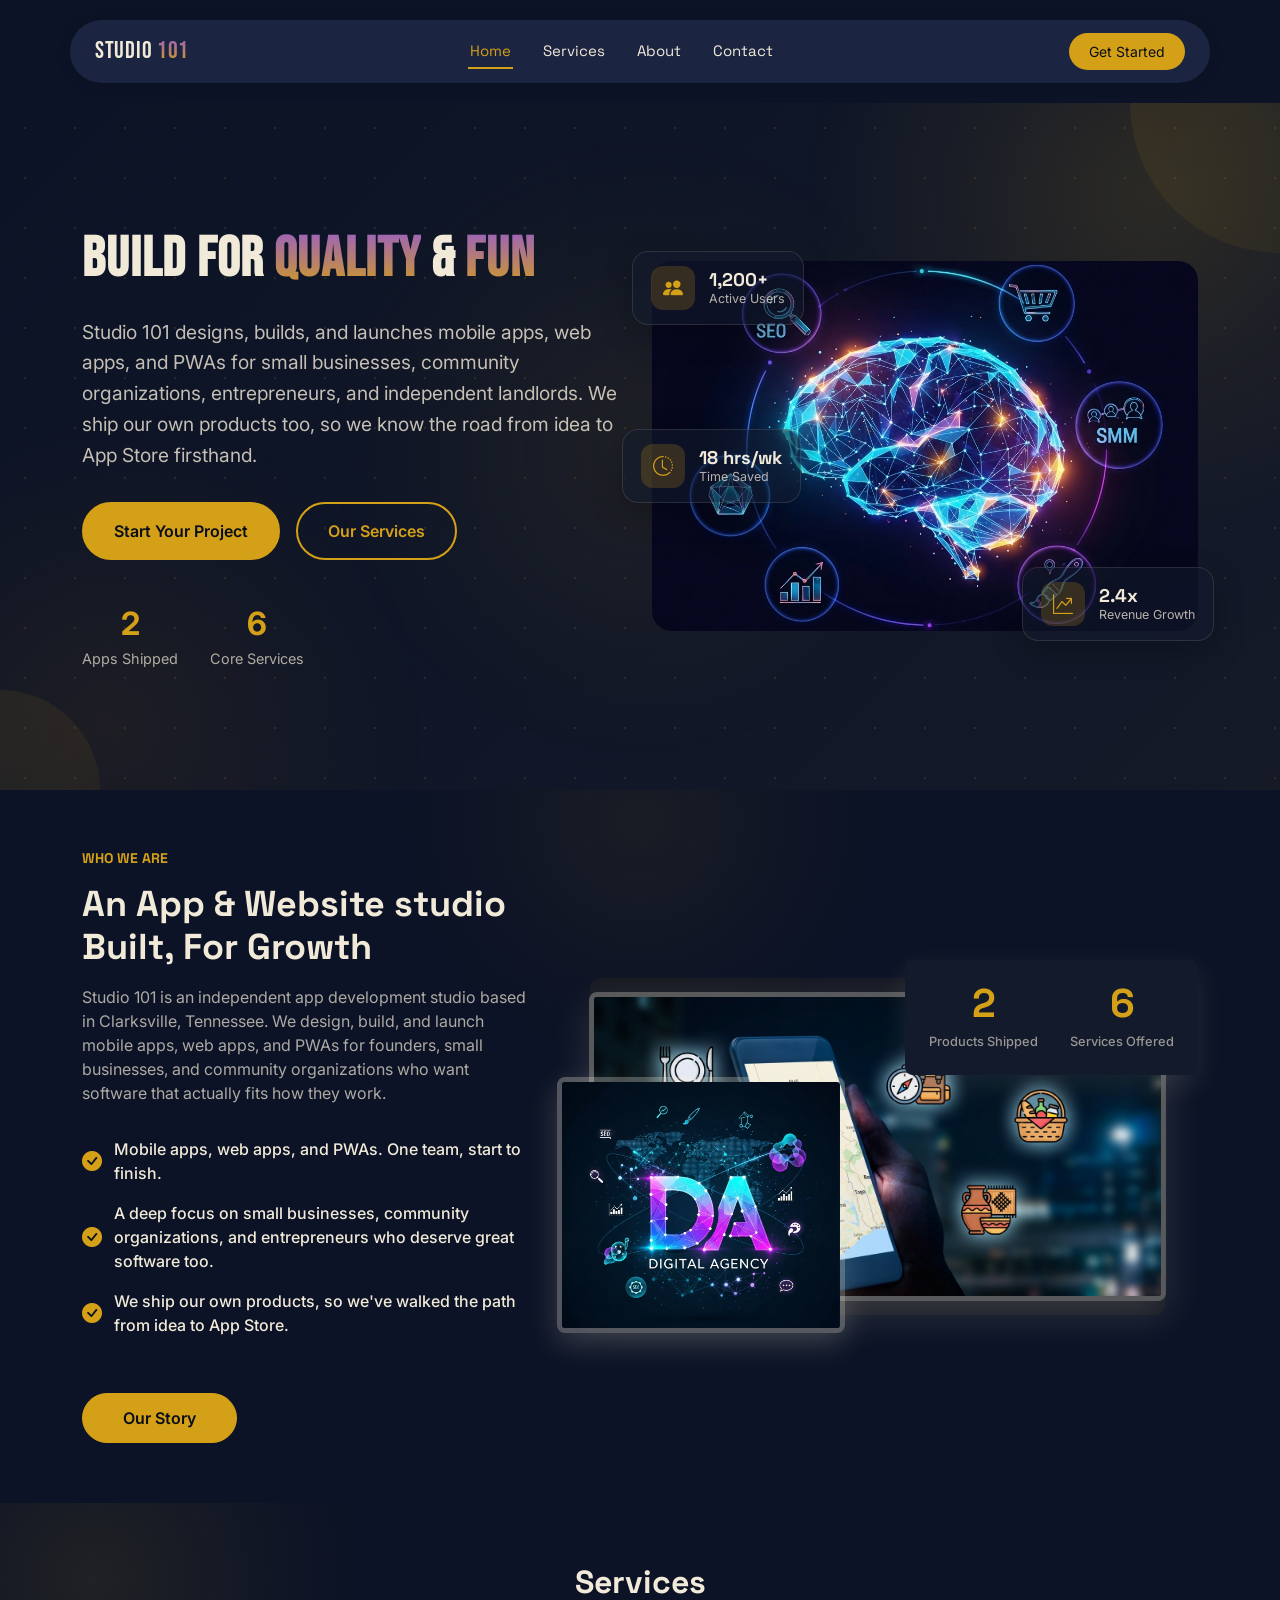
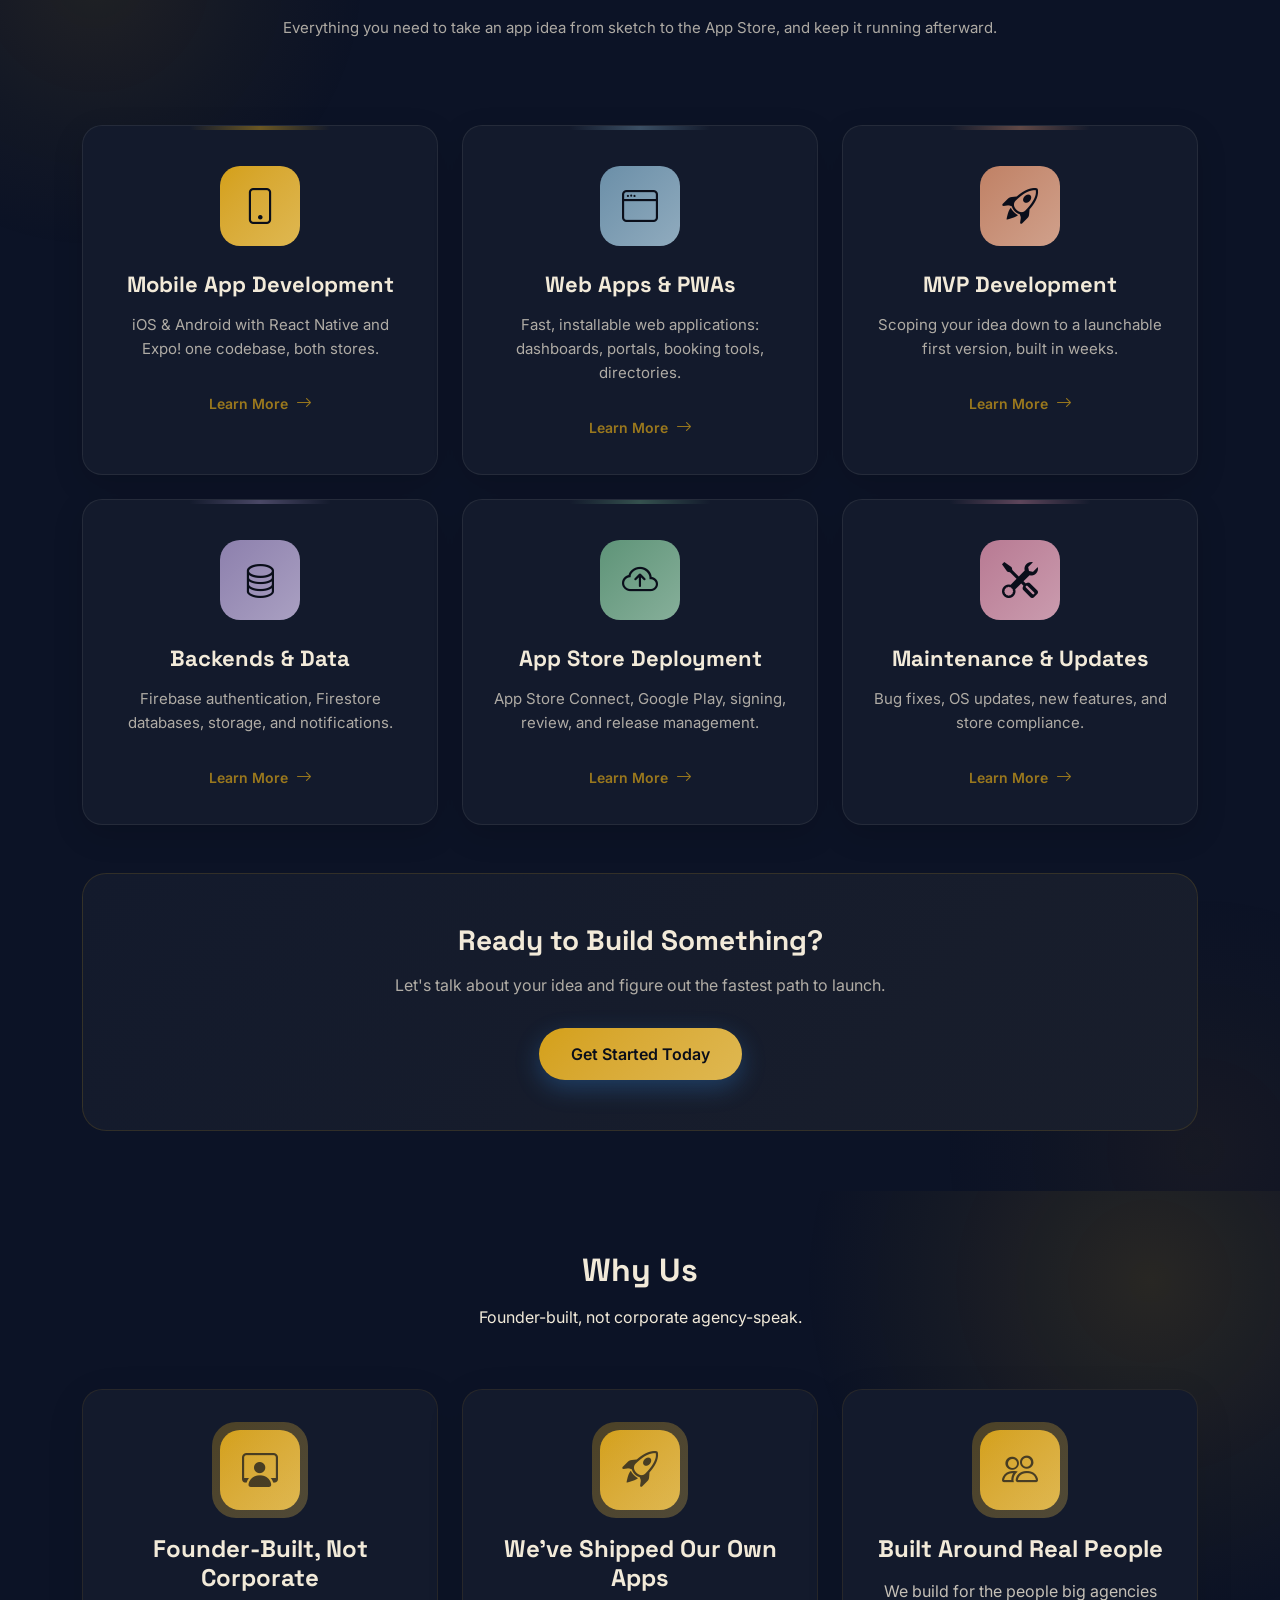
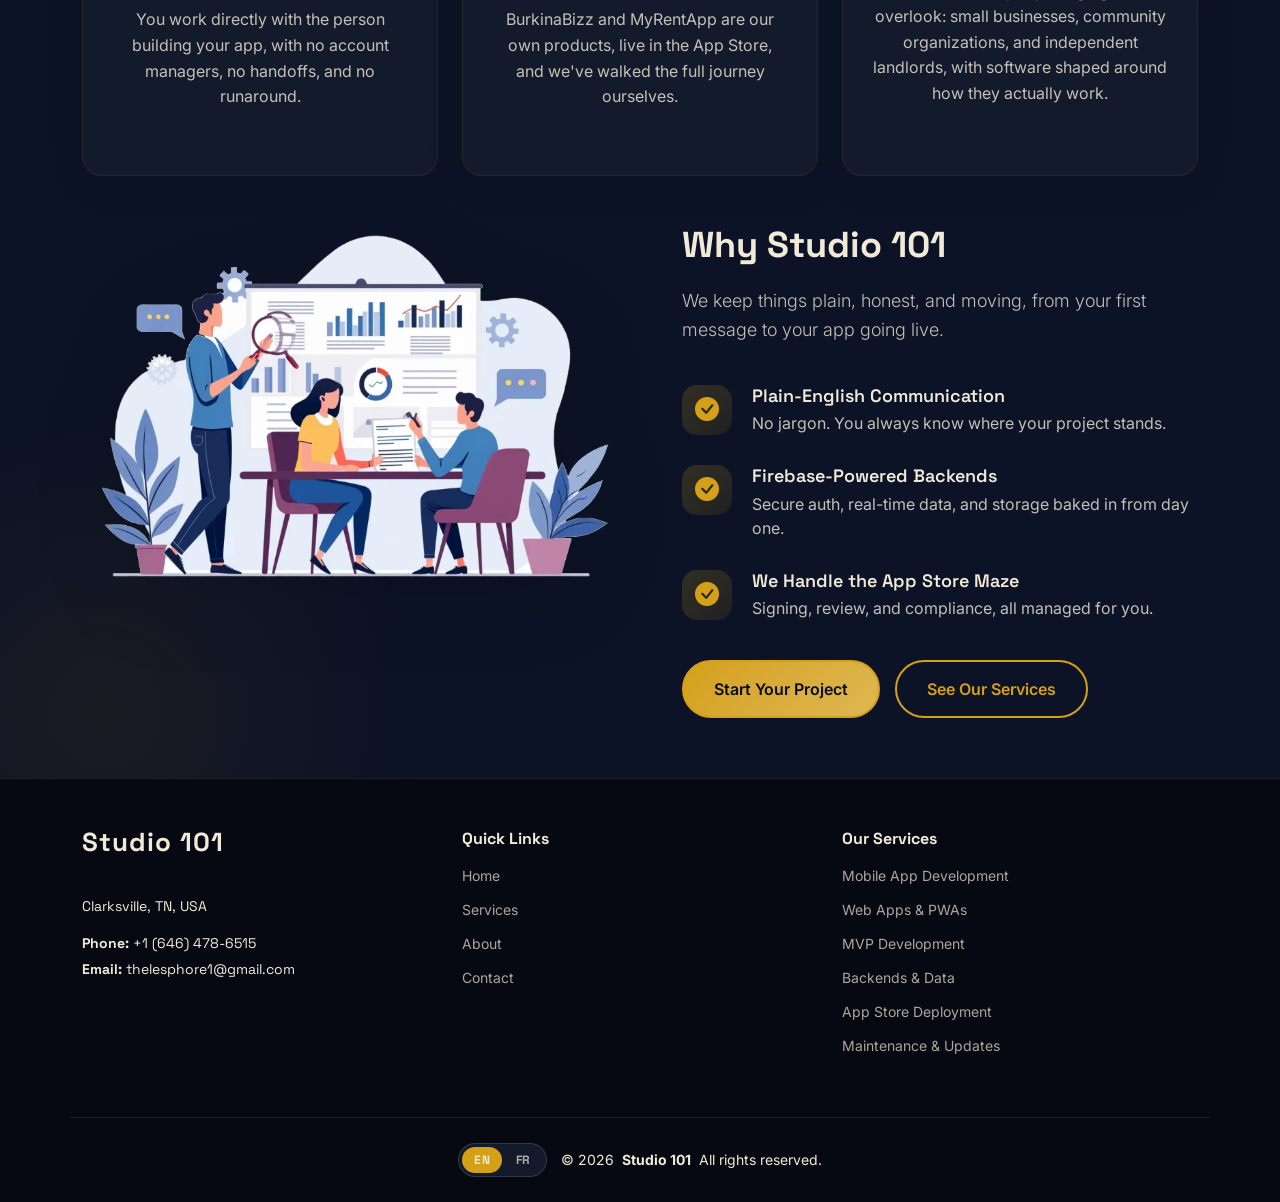
==== index.html @ 4f17eda3 "Add FasoStudio101 website files Co-Authored-By: Claude Sonnet 5 <noreply@anthropic.com>" ====
<!DOCTYPE html>
<html lang="en">

<head>
  <meta charset="utf-8">
  <meta content="width=device-width, initial-scale=1.0" name="viewport">
  <title>Studio 101 | Mobile &amp; Web App Development in Clarksville, TN</title>
  <meta name="description" content="Studio 101 is an independent app development studio in Clarksville, TN, building mobile apps, web apps, and PWAs for the African diaspora, small businesses, and community organizations.">
  <meta name="keywords" content="Studio 101, app development, Clarksville TN, React Native, Expo, mobile app development, African diaspora apps">

  <!-- Favicons -->
  <link href="assets/img/apple-touch-icon.png" rel="icon">
  <link href="assets/img/about/logo.png" rel="logo">

  <!-- Fonts -->
  <link href="https://fonts.googleapis.com" rel="preconnect">
  <link href="https://fonts.gstatic.com" rel="preconnect" crossorigin>
  <link href="https://fonts.googleapis.com/css2?family=Inter:wght@300;400;500;600;700;800;900&family=Space+Grotesk:wght@300;400;500;600;700&family=Bebas+Neue&display=swap" rel="stylesheet">

  <!-- Vendor CSS Files -->
  <link href="assets/vendor/bootstrap/css/bootstrap.min.css" rel="stylesheet">
  <link href="assets/vendor/bootstrap-icons/bootstrap-icons.css" rel="stylesheet">
  <link href="assets/vendor/aos/aos.css" rel="stylesheet">
  <link href="assets/vendor/swiper/swiper-bundle.min.css" rel="stylesheet">
  <link href="assets/vendor/glightbox/css/glightbox.min.css" rel="stylesheet">

  <!-- Main CSS File -->
  <link href="assets/css/main.css" rel="stylesheet">

  <!-- =======================================================
  * Template Name: Clarity
  * Template URL: https://bootstrapmade.com/clarity-bootstrap-agency-template/
  * Author: BootstrapMade.com
  * License: https://bootstrapmade.com/license/
  ======================================================== -->
</head>

<body class="index-page">

  <!-- Scroll Progress Bar -->
  <div class="scroll-progress" aria-hidden="true">
    <div class="scroll-progress__fill"></div>
  </div>

  <header id="header" class="header d-flex align-items-center sticky-top">
    <div class="header-container container-fluid container-xl position-relative d-flex align-items-center justify-content-between">

      <a href="index.html" class="logo d-flex align-items-center me-auto me-xl-0">
        <!-- Uncomment the line below once icon.png has been added to assets/img/ -->
        <!-- <img src="assets/img/icon.png" alt="Studio 101"> -->
        <h1 class="sitename">Studio <span class="sitename__accent">101</span></h1>
      </a>

      <nav id="navmenu" class="navmenu">
        <ul>
          <li><a href="index.html" class="active" data-i18n="nav.home">Home</a></li>
          <li><a href="services.html" data-i18n="nav.services">Services</a></li>
          <li><a href="about.html" data-i18n="nav.about">About</a></li>
          <li><a href="contact.html" data-i18n="nav.contact">Contact</a></li>
        </ul>
        <i class="mobile-nav-toggle d-xl-none bi bi-list"></i>
      </nav>

      <a class="btn-getstarted" href="contact.html" data-i18n="nav.getStarted">Get Started</a>

    </div>
  </header>

  <main class="main">

    <!-- Hero Section -->
    <section id="hero" class="hero section glow-section glow-section--heavy">

      <div class="glow-blob glow-blob--gold glow-blob--md glow-blob--center glow-blob--faint glow-blob--drift-c" aria-hidden="true"></div>

      <div class="container">
        <div class="row align-items-center">
          <div class="col-lg-6" data-aos="fade-right" data-aos-delay="100">
            <div class="hero-content">
              <h1><span id="hero-rotator" class="hero-rotator">Build for <span class="hero-rotator__highlight">Quality</span> &amp; <span class="hero-rotator__highlight">Fun</span></span></h1>
              <p data-i18n="hero.subtitle">Studio 101 designs, builds, and launches mobile apps, web apps, and PWAs, with a special focus on the African diaspora needs, small businesses, community organizations, and independent landlords. We ship our own products too, so we know the road from idea to App Store firsthand.</p>
              <div class="hero-buttons">
                <a href="contact.html" class="btn btn-primary" data-i18n="hero.ctaPrimary">Start Your Project</a>
                <a href="services.html" class="btn btn-outline" data-i18n="hero.ctaSecondary">Our Services</a>
              </div>
              <div class="hero-stats">
                <div class="stat-item">
                  <span class="stat-number purecounter" data-purecounter-start="0" data-purecounter-end="2" data-purecounter-duration="1"></span>
                  <span class="stat-label" data-i18n="hero.stat1Label">Apps Shipped</span>
                </div>
                <div class="stat-item">
                  <span class="stat-number purecounter" data-purecounter-start="0" data-purecounter-end="6" data-purecounter-duration="1"></span>
                  <span class="stat-label" data-i18n="hero.stat2Label">Core Services</span>
                </div>
              </div>
            </div>
          </div>
          <div class="col-lg-6" data-aos="fade-left" data-aos-delay="200">
            <div class="hero-visual">
              <div class="hero-image">
                <img src="assets/img/misc/misc-16.webp" alt="Studio 101 app development" class="img-fluid">
              </div>

              <!-- TODO: swap for a real active-user count once available -->
              <div class="hero-float-card hero-float-card--top-left" data-aos="fade-down-right" data-aos-delay="400">
                <div class="hero-float-card__icon"><i class="bi bi-people-fill"></i></div>
                <div class="hero-float-card__body">
                  <span class="hero-float-card__value">1,200+</span>
                  <span class="hero-float-card__label" data-i18n="heroFloat.activeUsers">Active Users</span>
                </div>
              </div>

              <!-- TODO: swap for a real revenue-growth figure once available -->
              <div class="hero-float-card hero-float-card--bottom-right" data-aos="fade-up-left" data-aos-delay="500">
                <div class="hero-float-card__icon"><i class="bi bi-graph-up-arrow"></i></div>
                <div class="hero-float-card__body">
                  <span class="hero-float-card__value">2.4x</span>
                  <span class="hero-float-card__label" data-i18n="heroFloat.revenueGrowth">Revenue Growth</span>
                </div>
              </div>

              <!-- TODO: swap for a real time-saved figure once available -->
              <div class="hero-float-card hero-float-card--mid-left" data-aos="fade-right" data-aos-delay="600">
                <div class="hero-float-card__icon"><i class="bi bi-clock-history"></i></div>
                <div class="hero-float-card__body">
                  <span class="hero-float-card__value">18 hrs/wk</span>
                  <span class="hero-float-card__label" data-i18n="heroFloat.timeSaved">Time Saved</span>
                </div>
              </div>
            </div>
          </div>
        </div>
      </div>

      <div class="hero-bg-elements">
        <div class="bg-shape shape-1"></div>
        <div class="bg-shape shape-2"></div>
        <div class="bg-particles"></div>
      </div>

    </section><!-- /Hero Section -->

    <!-- About Section -->
    <section id="about" class="about section glow-section glow-section--light">

      <div class="container" data-aos="fade-up" data-aos-delay="100">

        <div class="row gy-5 align-items-center">

          <div class="col-lg-5" data-aos="fade-right" data-aos-delay="200">
            <div class="content">
              <h6 class="subtitle" data-i18n="home.about.subtitle">Who We Are</h6>
              <h2 data-i18n="home.about.title">An App Studio Built By the Diaspora, For the Diaspora</h2>
              <p data-i18n="home.about.text">
                Studio 101 is an independent app development studio based in Clarksville, Tennessee. We design, build, and launch mobile apps, web apps, and PWAs for founders, small businesses, and community organizations who want software that actually fits how they work.
              </p>

              <ul class="features-list">
                <li><i class="bi bi-check-circle-fill"></i><span data-i18n="home.about.feat1">Mobile apps, web apps, and PWAs.  One team, start to finish.</span></li>
                <li><i class="bi bi-check-circle-fill"></i><span data-i18n="home.about.feat2">Deep focus on the African diaspora, small businesses, and community organizations.</span></li>
                <li><i class="bi bi-check-circle-fill"></i><span data-i18n="home.about.feat3">We ship our own products, so we've walked the path from idea to App Store.</span></li>
              </ul>

              <a href="about.html" class="btn btn-primary" data-i18n="home.about.cta">Our Story</a>
            </div>
          </div>

          <div class="col-lg-7" data-aos="fade-left" data-aos-delay="300">
            <div class="image-composition">
              <div class="image-main">
                <img src="assets/img/about/image-banner-app.png" alt="Studio 101 team at work" class="img-fluid" loading="lazy">
              </div>
              <div class="image-secondary">
                <img src="assets/img/about/misc-17.webp" alt="Collaborative planning session" class="img-fluid" loading="lazy">
              </div>
              <div class="stats-card">
                <div class="stats-item">
                  <h3>2</h3>
                  <p data-i18n="home.about.stat1">Products Shipped</p>
                </div>
                <div class="stats-item">
                  <h3>6</h3>
                  <p data-i18n="home.about.stat2">Services Offered</p>
                </div>
              </div>
            </div>
          </div>

        </div>

      </div>

    </section><!-- /About Section -->

    <!-- Services Section -->
    <section id="services" class="services section glow-section glow-section--medium">

      <!-- Section Title -->
      <div class="container section-title" data-aos="fade-up">
        <h2 data-i18n="home.services.title">Services</h2>
        <p data-i18n="home.services.subtitle">Everything you need to take an app idea from sketch to the App Store and keep it running afterward.</p>
      </div><!-- End Section Title -->

      <div class="container" data-aos="fade-up" data-aos-delay="100">

        <div class="row gy-4">
          <div class="col-lg-4 col-md-6" data-aos="fade-up" data-aos-delay="200">
            <div class="service-card service-card--gold">
              <div class="service-icon">
                <i class="bi bi-phone"></i>
              </div>
              <h4><a href="services.html#mobile-app-development" data-i18n="service.mobile.name">Mobile App Development</a></h4>
              <p data-i18n="home.services.mobile.desc">iOS &amp; Android with React Native and Expo! one codebase, both stores.</p>
              <a href="services.html#mobile-app-development" class="service-link">
                <span data-i18n="home.services.learnMore">Learn More</span>
                <i class="bi bi-arrow-right"></i>
              </a>
            </div>
          </div>

          <div class="col-lg-4 col-md-6" data-aos="fade-up" data-aos-delay="300">
            <div class="service-card service-card--sky">
              <div class="service-icon">
                <i class="bi bi-window"></i>
              </div>
              <h4><a href="services.html#web-apps-pwas" data-i18n="service.web.name">Web Apps &amp; PWAs</a></h4>
              <p data-i18n="home.services.web.desc">Fast, installable web applications: dashboards, portals, booking tools, directories.</p>
              <a href="services.html#web-apps-pwas" class="service-link">
                <span data-i18n="home.services.learnMore">Learn More</span>
                <i class="bi bi-arrow-right"></i>
              </a>
            </div>
          </div>

          <div class="col-lg-4 col-md-6" data-aos="fade-up" data-aos-delay="400">
            <div class="service-card service-card--coral">
              <div class="service-icon">
                <i class="bi bi-rocket-takeoff"></i>
              </div>
              <h4><a href="services.html#mvp-development" data-i18n="service.mvp.name">MVP Development</a></h4>
              <p data-i18n="home.services.mvp.desc">Scoping your idea down to a launchable first version, built in weeks.</p>
              <a href="services.html#mvp-development" class="service-link">
                <span data-i18n="home.services.learnMore">Learn More</span>
                <i class="bi bi-arrow-right"></i>
              </a>
            </div>
          </div>

          <div class="col-lg-4 col-md-6" data-aos="fade-up" data-aos-delay="200">
            <div class="service-card service-card--violet">
              <div class="service-icon">
                <i class="bi bi-database"></i>
              </div>
              <h4><a href="services.html#backends-data" data-i18n="service.backend.name">Backends &amp; Data</a></h4>
              <p data-i18n="home.services.backend.desc">Firebase authentication, Firestore databases, storage, and notifications.</p>
              <a href="services.html#backends-data" class="service-link">
                <span data-i18n="home.services.learnMore">Learn More</span>
                <i class="bi bi-arrow-right"></i>
              </a>
            </div>
          </div>

          <div class="col-lg-4 col-md-6" data-aos="fade-up" data-aos-delay="300">
            <div class="service-card service-card--emerald">
              <div class="service-icon">
                <i class="bi bi-cloud-arrow-up"></i>
              </div>
              <h4><a href="services.html#app-store-deployment" data-i18n="service.deploy.name">App Store Deployment</a></h4>
              <p data-i18n="home.services.deploy.desc">App Store Connect, Google Play, signing, review, and release management.</p>
              <a href="services.html#app-store-deployment" class="service-link">
                <span data-i18n="home.services.learnMore">Learn More</span>
                <i class="bi bi-arrow-right"></i>
              </a>
            </div>
          </div>

          <div class="col-lg-4 col-md-6" data-aos="fade-up" data-aos-delay="400">
            <div class="service-card service-card--rose">
              <div class="service-icon">
                <i class="bi bi-tools"></i>
              </div>
              <h4><a href="services.html#maintenance-updates" data-i18n="service.maintenance.name">Maintenance &amp; Updates</a></h4>
              <p data-i18n="home.services.maintenance.desc">Bug fixes, OS updates, new features, and store compliance.</p>
              <a href="services.html#maintenance-updates" class="service-link">
                <span data-i18n="home.services.learnMore">Learn More</span>
                <i class="bi bi-arrow-right"></i>
              </a>
            </div>
          </div>

        </div>

        <div class="row mt-5">
          <div class="col-12 text-center" data-aos="fade-up" data-aos-delay="400">
            <div class="services-cta">
              <h3 data-i18n="home.services.ctaTitle">Ready to Build Something?</h3>
              <p data-i18n="home.services.ctaText">Let's talk about your idea and figure out the fastest path to launch.</p>
              <a href="contact.html" class="btn btn-primary" data-i18n="home.services.ctaButton">Get Started Today</a>
            </div>
          </div>
        </div>

      </div>

    </section><!-- /Services Section -->

    <!-- Why Us Section -->
    <section id="why-us" class="why-us section glow-section glow-section--heavy">

      <!-- Section Title -->
      <div class="container section-title" data-aos="fade-up">
        <h2 data-i18n="home.whyus.title">Why Us</h2>
        <p data-i18n="home.whyus.subtitle">Founder-built, not corporate agency-speak.</p>
      </div><!-- End Section Title -->

      <div class="container" data-aos="fade-up" data-aos-delay="100">

        <div class="row g-4">

          <div class="col-lg-4 col-md-6" data-aos="fade-up" data-aos-delay="200">
            <div class="feature-card">
              <div class="icon-wrapper">
                <i class="bi bi-person-workspace"></i>
              </div>
              <h4 data-i18n="home.whyus.card1.title">Founder-Built, Not Corporate</h4>
              <p data-i18n="home.whyus.card1.text">You work directly with the person building your app, with no account managers, no handoffs, and no runaround.</p>
            </div>
          </div><!-- End Feature Card -->

          <div class="col-lg-4 col-md-6" data-aos="fade-up" data-aos-delay="300">
            <div class="feature-card">
              <div class="icon-wrapper">
                <i class="bi bi-rocket-takeoff"></i>
              </div>
              <h4 data-i18n="home.whyus.card2.title">We've Shipped Our Own Apps</h4>
              <p data-i18n="home.whyus.card2.text">BurkinaBizz and MyRentApp are our own products, live in the App Store, and we've walked the full journey ourselves.</p>
            </div>
          </div><!-- End Feature Card -->

          <div class="col-lg-4 col-md-6" data-aos="fade-up" data-aos-delay="400">
            <div class="feature-card">
              <div class="icon-wrapper">
                <i class="bi bi-people"></i>
              </div>
              <h4 data-i18n="home.whyus.card3.title">Built for Your Community</h4>
              <p data-i18n="home.whyus.card3.text">A special focus on the African diaspora, small businesses, community organizations, and independent landlords.</p>
            </div>
          </div><!-- End Feature Card -->

        </div>

        <div class="row mt-5">
          <div class="col-lg-6" data-aos="fade-right" data-aos-delay="200">
            <div class="feature-showcase">
              <img src="assets/img/illustration/illustration-14.webp" alt="Studio 101 build process" class="img-fluid">
            </div>
          </div>

          <div class="col-lg-6" data-aos="fade-left" data-aos-delay="300">
            <div class="feature-content">
              <h3 data-i18n="home.whyus.heading">Why Studio 101</h3>
              <p class="lead" data-i18n="home.whyus.lead">We keep things plain, honest, and moving, from your first message to your app going live.</p>

              <div class="feature-list">
                <div class="feature-item">
                  <div class="feature-icon">
                    <i class="bi bi-check-circle-fill"></i>
                  </div>
                  <div class="feature-text">
                    <h5 data-i18n="home.whyus.item1.title">Plain-English Communication</h5>
                    <p data-i18n="home.whyus.item1.text">No jargon. You always know where your project stands.</p>
                  </div>
                </div>

                <div class="feature-item">
                  <div class="feature-icon">
                    <i class="bi bi-check-circle-fill"></i>
                  </div>
                  <div class="feature-text">
                    <h5 data-i18n="home.whyus.item2.title">Firebase-Powered Backends</h5>
                    <p data-i18n="home.whyus.item2.text">Secure auth, real-time data, and storage baked in from day one.</p>
                  </div>
                </div>

                <div class="feature-item">
                  <div class="feature-icon">
                    <i class="bi bi-check-circle-fill"></i>
                  </div>
                  <div class="feature-text">
                    <h5 data-i18n="home.whyus.item3.title">We Handle the App Store Maze</h5>
                    <p data-i18n="home.whyus.item3.text">Signing, review, and compliance, all managed for you.</p>
                  </div>
                </div>
              </div>

              <div class="cta-wrapper">
                <a href="contact.html" class="btn btn-primary" data-i18n="hero.ctaPrimary">Start Your Project</a>
                <a href="services.html" class="btn btn-outline" data-i18n="home.whyus.cta2">See Our Services</a>
              </div>
            </div>
          </div>
        </div>

      </div>

    </section><!-- /Why Us Section -->

  </main>

  <footer id="footer" class="footer position-relative dark-background">

    <div class="container footer-top">
      <div class="row gy-4">
        <div class="col-lg-4 col-md-6 footer-about">
          <a href="index.html" class="logo d-flex align-items-center">
            <span class="sitename">Studio 101</span>
          </a>
          <div class="footer-contact pt-3">
            <p data-i18n="footer.location">Clarksville, TN, USA</p>
            <p class="mt-3"><strong data-i18n="footer.phoneLabel">Phone:</strong> <span>+1 (646) 478-6515</span></p>
            <p><strong data-i18n="footer.emailLabel">Email:</strong> <span>thelesphore1@gmail.com</span></p>
          </div>
        </div>

        <div class="col-lg-4 col-md-6 footer-links">
          <h4 data-i18n="footer.quickLinks">Quick Links</h4>
          <ul>
            <li><a href="index.html" data-i18n="nav.home">Home</a></li>
            <li><a href="services.html" data-i18n="nav.services">Services</a></li>
            <li><a href="about.html" data-i18n="nav.about">About</a></li>
            <li><a href="contact.html" data-i18n="nav.contact">Contact</a></li>
          </ul>
        </div>

        <div class="col-lg-4 col-md-6 footer-links">
          <h4 data-i18n="footer.ourServices">Our Services</h4>
          <ul>
            <li><a href="services.html#mobile-app-development" data-i18n="service.mobile.name">Mobile App Development</a></li>
            <li><a href="services.html#web-apps-pwas" data-i18n="service.web.name">Web Apps &amp; PWAs</a></li>
            <li><a href="services.html#mvp-development" data-i18n="service.mvp.name">MVP Development</a></li>
            <li><a href="services.html#backends-data" data-i18n="service.backend.name">Backends &amp; Data</a></li>
            <li><a href="services.html#app-store-deployment" data-i18n="service.deploy.name">App Store Deployment</a></li>
            <li><a href="services.html#maintenance-updates" data-i18n="service.maintenance.name">Maintenance &amp; Updates</a></li>
          </ul>
        </div>

      </div>
    </div>

    <div class="container copyright text-center mt-4">
      <div class="copyright-row">
        <div class="lang-toggle" role="group" aria-label="Language">
          <button type="button" class="lang-toggle__btn" data-lang="en">EN</button>
          <button type="button" class="lang-toggle__btn" data-lang="fr">FR</button>
        </div>
        <p>© <span>2026</span> <strong class="px-1 sitename">Studio 101</strong> <span data-i18n="footer.rights">All rights reserved.</span></p>
      </div>
    </div>

  </footer>

  <!-- Scroll Top -->
  <a href="#" id="scroll-top" class="scroll-top d-flex align-items-center justify-content-center"><i class="bi bi-arrow-up-short"></i></a>

  <!-- Preloader -->
  <div id="preloader"></div>

  <!-- Vendor JS Files -->
  <script src="assets/vendor/bootstrap/js/bootstrap.bundle.min.js"></script>
  <script src="assets/vendor/aos/aos.js"></script>
  <script src="assets/vendor/purecounter/purecounter_vanilla.js"></script>
  <script src="assets/vendor/imagesloaded/imagesloaded.pkgd.min.js"></script>
  <script src="assets/vendor/isotope-layout/isotope.pkgd.min.js"></script>
  <script src="assets/vendor/swiper/swiper-bundle.min.js"></script>
  <script src="assets/vendor/glightbox/js/glightbox.min.js"></script>

  <!-- Main JS File -->
  <script src="assets/js/main.js"></script>

  <!-- Language toggle -->
  <script src="assets/js/i18n.js"></script>

  <!-- Hero headline rotator: loops between phrases forever, in the current language -->
  <script>
    (function () {
      var el = document.getElementById('hero-rotator');
      if (!el) return;

      var phrasesByLang = {
        en: [
          'Build for <span class="hero-rotator__highlight">Quality</span> &amp; <span class="hero-rotator__highlight">Fun</span>',
          'Deploy <span class="hero-rotator__highlight">everywhere</span>',
          'Scale with <span class="hero-rotator__highlight">confidence</span>'
        ],
        fr: [
          'Construit avec <span class="hero-rotator__highlight">qualité</span> &amp; <span class="hero-rotator__highlight">plaisir</span>',
          'Déployez <span class="hero-rotator__highlight">partout</span> App Store & Google Play',
          'Évoluez Vite et en toute <span class="hero-rotator__highlight">confiance</span>'
        ]
      };
      var index = 0;

      function currentPhrases() {
        var lang = window.STUDIO101_LANG || 'en';
        return phrasesByLang[lang] || phrasesByLang.en;
      }

      function swapTo(nextIndex) {
        el.classList.add('is-swapping');
        setTimeout(function () {
          index = nextIndex;
          el.innerHTML = currentPhrases()[index];
          el.classList.remove('is-swapping');
        }, 500);
      }

      // i18n.js (loaded just above) has already applied the stored language
      // by the time this runs, so sync the initial phrase immediately -
      // no fade, so there's no English flash before the swap.
      index = 0;
      el.innerHTML = currentPhrases()[0];

      setInterval(function () {
        swapTo((index + 1) % currentPhrases().length);
      }, 2600);

      document.addEventListener('studio101:langchange', function () {
        swapTo(0);
      });
    })();
  </script>

</body>

</html>
---- assets/css/main.css ----
/**
* Template Name: Clarity
* Template URL: https://bootstrapmade.com/clarity-bootstrap-agency-template/
* Updated: Sep 13 2025 with Bootstrap v5.3.8
* Author: BootstrapMade.com
* License: https://bootstrapmade.com/license/
*/

@charset "UTF-8";

/*--------------------------------------------------------------
# Font & Color Variables
# Help: https://bootstrapmade.com/color-system/
--------------------------------------------------------------*/
/* Fonts */
:root {
  --default-font: "Inter", system-ui, -apple-system, "Segoe UI", Roboto, "Helvetica Neue", Arial, "Noto Sans", "Liberation Sans", sans-serif, "Apple Color Emoji", "Segoe UI Emoji", "Segoe UI Symbol", "Noto Color Emoji";
  --heading-font: "Space Grotesk",  sans-serif;
  --nav-font: "Space Grotesk",  sans-serif;
}

/* Global Colors - The following color variables are used throughout the website. Updating them here will change the color scheme of the entire website */
:root {
  --background-color: #0c1326; /* Background color for the entire website, including individual sections */
  --default-color: #F2EAD9; /* Default color used for the majority of the text content across the entire website */
  --heading-color: #F2EAD9; /* Color for headings, subheadings and title throughout the website */
  --accent-color: #D4A017; /* Accent color that represents your brand on the website. It's used for buttons, links, and other elements that need to stand out */
  --surface-color: #131A2C; /* The surface color is used as a background of boxed elements within sections, such as cards, icon boxes, or other elements that require a visual separation from the global background. */
  --contrast-color: #0A0E1A; /* Contrast color for text, ensuring readability against backgrounds of accent, heading, or default colors. */
}

/* Nav Menu Colors - The following color variables are used specifically for the navigation menu. They are separate from the global colors to allow for more customization options */
:root {
  --nav-color: #F2EAD9;  /* The default color of the main navmenu links */
  --nav-hover-color: #D4A017; /* Applied to main navmenu links when they are hovered over or active */
  --nav-mobile-background-color: #0A0E1A; /* Used as the background color for mobile navigation menu */
  --nav-dropdown-background-color: #131A2C; /* Used as the background color for dropdown items that appear when hovering over primary navigation items */
  --nav-dropdown-color: #F2EAD9; /* Used for navigation links of the dropdown items in the navigation menu. */
  --nav-dropdown-hover-color: #D4A017; /* Similar to --nav-hover-color, this color is applied to dropdown navigation links when they are hovered over. */
}

/* Color Presets - These classes override global colors when applied to any section or element, providing reuse of the sam color scheme. */

.light-background {
  --background-color: #131A2C;
  --surface-color: #1B2440;
}

.dark-background {
  --background-color: #060911;
  --default-color: #F2EAD9;
  --heading-color: #F2EAD9;
  --surface-color: #131A2C;
  --contrast-color: #F2EAD9;
}

/* Smooth scroll */
:root {
  scroll-behavior: smooth;
}

/*--------------------------------------------------------------
# General Styling & Shared Classes
--------------------------------------------------------------*/
body {
  color: var(--default-color);
  background-color: var(--background-color);
  font-family: var(--default-font);
}

a {
  color: var(--accent-color);
  text-decoration: none;
  transition: 0.3s;
}

a:hover {
  color: color-mix(in srgb, var(--accent-color), transparent 25%);
  text-decoration: none;
}

h1,
h2,
h3,
h4,
h5,
h6 {
  color: var(--heading-color);
  font-family: var(--heading-font);
}

/* Default Buttons - fallback styling so any .btn-primary/.btn-outline uses the
   brand accent even outside a section that defines its own button styling */
.btn.btn-primary {
  background-color: var(--accent-color);
  border-color: var(--accent-color);
  color: var(--contrast-color);
  padding: 0.75rem 2.5rem;
  border-radius: 50px;
  font-weight: 600;
  transition: all 0.3s ease;
}

.btn.btn-primary:hover {
  background-color: color-mix(in srgb, var(--accent-color), black 10%);
  border-color: color-mix(in srgb, var(--accent-color), black 10%);
  color: var(--contrast-color);
  transform: translateY(-2px);
}

.btn.btn-outline {
  background-color: transparent;
  border: 2px solid var(--accent-color);
  color: var(--accent-color);
  padding: 0.75rem 2.5rem;
  border-radius: 50px;
  font-weight: 600;
  transition: all 0.3s ease;
}

.btn.btn-outline:hover {
  background-color: var(--accent-color);
  color: var(--contrast-color);
  transform: translateY(-2px);
}

/*--------------------------------------------------------------
# Glow Blobs (ambient background effect)
# Soft glowing color orbs behind section content. Pure radial-gradient
# only - no filter: blur() / backdrop-filter, so this stays cheap to paint.
# Usage: add "glow-section" plus a tier ("glow-section--heavy",
# "--medium", or "--light") to any <section>. For a 3rd blob in a key
# section (e.g. the hero), add a standalone ".glow-blob" div as a direct
# child of that same section.
--------------------------------------------------------------*/
.glow-section {
  position: relative;
  overflow: hidden;
  z-index: 0;
}

.glow-section::before,
.glow-section::after {
  content: "";
  position: absolute;
  z-index: -1;
  border-radius: 50%;
  pointer-events: none;
  will-change: transform;
}

/* Heavy: two large orbs in opposite corners - hero and primary CTA sections */
.glow-section--heavy::before {
  width: 700px;
  height: 700px;
  top: -260px;
  right: -220px;
  background: radial-gradient(circle, rgba(212, 160, 23, 0.14) 0%, rgba(212, 160, 23, 0.05) 40%, transparent 70%);
}

.glow-section--heavy::after {
  width: 650px;
  height: 650px;
  bottom: -260px;
  left: -220px;
  background: radial-gradient(circle, rgba(138, 90, 16, 0.12) 0%, rgba(138, 90, 16, 0.045) 40%, transparent 70%);
}

/* Medium: two smaller, softer orbs - secondary content sections */
.glow-section--medium::before {
  width: 550px;
  height: 550px;
  top: -200px;
  left: -180px;
  background: radial-gradient(circle, rgba(212, 160, 23, 0.10) 0%, rgba(212, 160, 23, 0.035) 40%, transparent 70%);
}

.glow-section--medium::after {
  width: 520px;
  height: 520px;
  bottom: -220px;
  right: -180px;
  background: radial-gradient(circle, rgba(138, 90, 16, 0.09) 0%, rgba(138, 90, 16, 0.03) 40%, transparent 70%);
}

/* Light: a single faint orb - lightest touch, used on smaller/text-heavy sections */
.glow-section--light::before {
  width: 500px;
  height: 500px;
  top: -220px;
  left: 50%;
  margin-left: -250px;
  background: radial-gradient(circle, rgba(212, 160, 23, 0.07) 0%, rgba(212, 160, 23, 0.025) 40%, transparent 70%);
}

/* Standalone orb (div-based) for a 3rd blob in a key section, e.g. the hero.
   Place as a direct child of a ".glow-section" element. */
.glow-blob {
  position: absolute;
  z-index: -1;
  border-radius: 50%;
  pointer-events: none;
  will-change: transform;
}

.glow-blob--gold {
  background: radial-gradient(circle, rgba(212, 160, 23, 0.14) 0%, rgba(212, 160, 23, 0.05) 40%, transparent 70%);
}

.glow-blob--amber {
  background: radial-gradient(circle, rgba(138, 90, 16, 0.13) 0%, rgba(138, 90, 16, 0.05) 40%, transparent 70%);
}

/* Dims a blob further - use behind dense text (e.g. a centered hero orb) */
.glow-blob--faint {
  opacity: 0.55;
}

.glow-blob--sm {
  width: 500px;
  height: 500px;
}

.glow-blob--md {
  width: 650px;
  height: 650px;
}

.glow-blob--lg {
  width: 800px;
  height: 800px;
}

.glow-blob--top-left {
  top: -220px;
  left: -220px;
}

.glow-blob--top-right {
  top: -220px;
  right: -220px;
}

.glow-blob--bottom-left {
  bottom: -220px;
  left: -220px;
}

.glow-blob--bottom-right {
  bottom: -220px;
  right: -220px;
}

.glow-blob--center {
  top: 50%;
  left: 50%;
}

.glow-blob--center.glow-blob--sm {
  margin-top: -250px;
  margin-left: -250px;
}

.glow-blob--center.glow-blob--md {
  margin-top: -325px;
  margin-left: -325px;
}

.glow-blob--center.glow-blob--lg {
  margin-top: -400px;
  margin-left: -400px;
}

/* Slow ambient drift - transform only, so it stays GPU-friendly.
   Left off entirely for users who prefer reduced motion. */
@media (prefers-reduced-motion: no-preference) {
  .glow-section--heavy::before,
  .glow-blob--drift-a {
    animation: glowDriftA 50s ease-in-out infinite alternate;
  }

  .glow-section--heavy::after,
  .glow-blob--drift-b {
    animation: glowDriftB 58s ease-in-out infinite alternate;
  }

  .glow-section--medium::before {
    animation: glowDriftC 46s ease-in-out infinite alternate;
  }

  .glow-section--medium::after {
    animation: glowDriftA 54s ease-in-out infinite alternate;
  }

  .glow-section--light::before,
  .glow-blob--drift-c {
    animation: glowDriftB 52s ease-in-out infinite alternate;
  }
}

@keyframes glowDriftA {
  0% {
    transform: translate(0, 0);
  }

  100% {
    transform: translate(50px, 35px);
  }
}

@keyframes glowDriftB {
  0% {
    transform: translate(0, 0);
  }

  100% {
    transform: translate(-45px, 30px);
  }
}

@keyframes glowDriftC {
  0% {
    transform: translate(0, 0);
  }

  100% {
    transform: translate(35px, -45px);
  }
}

@media (max-width: 768px) {
  .glow-section--heavy::before,
  .glow-section--heavy::after,
  .glow-section--medium::before,
  .glow-section--medium::after,
  .glow-blob--lg,
  .glow-blob--md {
    width: 420px;
    height: 420px;
  }

  .glow-section--light::before,
  .glow-blob--sm {
    width: 360px;
    height: 360px;
  }
}

/* PHP Email Form Messages
------------------------------*/
.php-email-form .error-message {
  display: none;
  background: #df1529;
  color: #ffffff;
  text-align: left;
  padding: 15px;
  margin-bottom: 24px;
  font-weight: 600;
}

.php-email-form .sent-message {
  display: none;
  color: #ffffff;
  background: #059652;
  text-align: center;
  padding: 15px;
  margin-bottom: 24px;
  font-weight: 600;
}

.php-email-form .loading {
  display: none;
  background: var(--surface-color);
  text-align: center;
  padding: 15px;
  margin-bottom: 24px;
}

.php-email-form .loading:before {
  content: "";
  display: inline-block;
  border-radius: 50%;
  width: 24px;
  height: 24px;
  margin: 0 10px -6px 0;
  border: 3px solid var(--accent-color);
  border-top-color: var(--surface-color);
  animation: php-email-form-loading 1s linear infinite;
}

@keyframes php-email-form-loading {
  0% {
    transform: rotate(0deg);
  }

  100% {
    transform: rotate(360deg);
  }
}

/*--------------------------------------------------------------
# Global Header
--------------------------------------------------------------*/
.header {
  --background-color: rgba(255, 255, 255, 0);
  --surface-color: #1B2440;
  color: var(--default-color);
  background-color: var(--background-color);
  padding: 20px 0;
  transition: all 0.5s;
  z-index: 997;
}

.header .header-container {
  background: var(--surface-color);
  border-radius: 50px;
  padding: 5px 25px;
  box-shadow: 0px 2px 15px rgba(0, 0, 0, 0.1);
}

.header .logo {
  line-height: 1;
}

.header .logo img {
  max-height: 36px;
  margin-right: 8px;
}

.header .logo h1 {
  font-size: 24px;
  margin: 0;
  font-weight: 500;
  color: var(--heading-color);
}

.header .logo .sitename {
  font-family: "Bebas Neue", var(--heading-font);
  letter-spacing: 0.03em;
}

/* Gradient "101" - falls back to solid gold if the browser can't clip text
   to a gradient (very old browsers); Safari is covered via the -webkit- prefixes. */
.header .logo .sitename__accent {
  color: var(--accent-color);
  background: linear-gradient(0deg, var(--accent-color) 0%, #985ec8 100%);
  -webkit-background-clip: text;
  background-clip: text;
  -webkit-text-fill-color: transparent;
}

@supports (-webkit-background-clip: text) or (background-clip: text) {
  .header .logo .sitename__accent {
    color: transparent;
  }
}

.header .btn-getstarted,
.header .btn-getstarted:focus {
  color: var(--contrast-color);
  background: var(--accent-color);
  font-size: 14px;
  padding: 8px 20px;
  margin: 0 0 0 30px;
  border-radius: 50px;
  transition: 0.3s;
}

.header .btn-getstarted:hover,
.header .btn-getstarted:focus:hover {
  color: var(--contrast-color);
  background: color-mix(in srgb, var(--accent-color), transparent 15%);
}

@media (max-width: 1200px) {
  .header {
    padding-top: 14px;
    padding-bottom: 14px;
  }

  .header .header-container {
    margin-left: 10px;
    margin-right: 10px;
    padding: 16px 5px 16px 15px;
  }

  .header .logo {
    order: 1;
  }

  .header .btn-getstarted {
    order: 2;
    margin: 0 10px 0 0;
    padding: 6px 15px;
  }

  .header .navmenu {
    order: 3;
  }
}

/* Language Toggle - EN/FR switch, sits next to the footer copyright line */
.footer .copyright-row {
  display: flex;
  flex-wrap: wrap;
  align-items: center;
  justify-content: center;
  gap: 14px;
}

.footer .copyright-row p {
  margin: 0;
}

.lang-toggle {
  display: inline-flex;
  align-items: center;
  gap: 2px;
  background: var(--surface-color);
  border: 1px solid color-mix(in srgb, var(--default-color), transparent 85%);
  border-radius: 50px;
  padding: 3px;
}

.lang-toggle__btn {
  border: none;
  background: transparent;
  color: color-mix(in srgb, var(--default-color), transparent 30%);
  font-family: var(--nav-font);
  font-size: 12px;
  font-weight: 700;
  letter-spacing: 0.03em;
  line-height: 1;
  padding: 7px 12px;
  border-radius: 50px;
  cursor: pointer;
  transition: background 0.25s ease, color 0.25s ease;
}

.lang-toggle__btn:hover:not(.is-active) {
  color: var(--heading-color);
}

.lang-toggle__btn.is-active {
  background: var(--accent-color);
  color: var(--contrast-color);
}

/*--------------------------------------------------------------
# Navigation Menu
--------------------------------------------------------------*/
/* Desktop Navigation */
@media (min-width: 1200px) {
  .navmenu {
    padding: 0;
  }

  .navmenu ul {
    margin: 0;
    padding: 0;
    display: flex;
    list-style: none;
    align-items: center;
  }

  .navmenu li {
    position: relative;
  }

  .navmenu>ul>li {
    white-space: nowrap;
    padding: 15px 14px;
  }

  .navmenu>ul>li:last-child {
    padding-right: 0;
  }

  .navmenu a,
  .navmenu a:focus {
    color: var(--nav-color);
    font-size: 15px;
    padding: 0 2px;
    font-family: var(--nav-font);
    font-weight: 400;
    display: flex;
    align-items: center;
    justify-content: space-between;
    white-space: nowrap;
    transition: 0.3s;
    position: relative;
  }

  .navmenu a i,
  .navmenu a:focus i {
    font-size: 12px;
    line-height: 0;
    margin-left: 5px;
    transition: 0.3s;
  }

  .navmenu>ul>li>a:before {
    content: "";
    position: absolute;
    width: 100%;
    height: 2px;
    bottom: -6px;
    left: 0;
    background-color: var(--accent-color);
    visibility: hidden;
    width: 0px;
    transition: all 0.3s ease-in-out 0s;
  }

  .navmenu a:hover:before,
  .navmenu li:hover>a:before,
  .navmenu .active:before {
    visibility: visible;
    width: 100%;
  }

  .navmenu li:hover>a,
  .navmenu .active,
  .navmenu .active:focus {
    color: var(--nav-hover-color);
  }

  .navmenu .dropdown ul {
    margin: 0;
    padding: 10px 0;
    background: var(--nav-dropdown-background-color);
    display: block;
    position: absolute;
    visibility: hidden;
    left: 14px;
    top: 130%;
    opacity: 0;
    transition: 0.3s;
    border-radius: 4px;
    z-index: 99;
    box-shadow: 0px 0px 30px rgba(0, 0, 0, 0.1);
  }

  .navmenu .dropdown ul li {
    min-width: 200px;
  }

  .navmenu .dropdown ul a {
    padding: 10px 20px;
    font-size: 15px;
    text-transform: none;
    color: var(--nav-dropdown-color);
  }

  .navmenu .dropdown ul a i {
    font-size: 12px;
  }

  .navmenu .dropdown ul a:hover,
  .navmenu .dropdown ul .active:hover,
  .navmenu .dropdown ul li:hover>a {
    color: var(--nav-dropdown-hover-color);
  }

  .navmenu .dropdown:hover>ul {
    opacity: 1;
    top: 100%;
    visibility: visible;
  }

  .navmenu .dropdown .dropdown ul {
    top: 0;
    left: -90%;
    visibility: hidden;
  }

  .navmenu .dropdown .dropdown:hover>ul {
    opacity: 1;
    top: 0;
    left: -100%;
    visibility: visible;
  }
}

/* Mobile Navigation */
@media (max-width: 1199px) {
  .mobile-nav-toggle {
    color: var(--nav-color);
    font-size: 28px;
    line-height: 0;
    margin-right: 10px;
    cursor: pointer;
    transition: color 0.3s;
  }

  .navmenu {
    padding: 0;
    z-index: 9997;
  }

  .navmenu ul {
    display: none;
    list-style: none;
    position: absolute;
    inset: 60px 20px 20px 20px;
    padding: 10px 0;
    margin: 0;
    border-radius: 6px;
    background-color: var(--nav-mobile-background-color);
    border: 1px solid color-mix(in srgb, var(--default-color), transparent 90%);
    box-shadow: none;
    overflow-y: auto;
    transition: 0.3s;
    z-index: 9998;
  }

  .navmenu a,
  .navmenu a:focus {
    color: var(--nav-dropdown-color);
    padding: 12px 20px;
    font-family: var(--nav-font);
    font-size: 22px;
    font-weight: 500;
    display: flex;
    align-items: center;
    justify-content: center;
    text-align: center;
    white-space: nowrap;
    transition: 0.3s;
  }

  .navmenu a i,
  .navmenu a:focus i {
    font-size: 12px;
    line-height: 0;
    margin-left: 5px;
    width: 30px;
    height: 30px;
    display: flex;
    align-items: center;
    justify-content: center;
    border-radius: 50%;
    transition: 0.3s;
    background-color: color-mix(in srgb, var(--accent-color), transparent 90%);
  }

  .navmenu a i:hover,
  .navmenu a:focus i:hover {
    background-color: var(--accent-color);
    color: var(--contrast-color);
  }

  .navmenu a:hover,
  .navmenu .active,
  .navmenu .active:focus {
    color: var(--nav-dropdown-hover-color);
  }

  .navmenu .active i,
  .navmenu .active:focus i {
    background-color: var(--accent-color);
    color: var(--contrast-color);
    transform: rotate(180deg);
  }

  .navmenu .dropdown ul {
    position: static;
    display: none;
    z-index: 99;
    padding: 10px 0;
    margin: 10px 20px;
    background-color: var(--nav-dropdown-background-color);
    transition: all 0.5s ease-in-out;
  }

  .navmenu .dropdown ul ul {
    background-color: rgba(33, 37, 41, 0.1);
  }

  .navmenu .dropdown>.dropdown-active {
    display: block;
    background-color: rgba(33, 37, 41, 0.03);
  }

  .mobile-nav-active {
    overflow: hidden;
  }

  .mobile-nav-active .mobile-nav-toggle {
    color: #fff;
    position: absolute;
    font-size: 32px;
    top: 15px;
    right: 15px;
    margin-right: 0;
    z-index: 9999;
  }

  .mobile-nav-active .navmenu {
    position: fixed;
    overflow: hidden;
    inset: 0;
    background: rgba(33, 37, 41, 0.8);
    transition: 0.3s;
  }

  .mobile-nav-active .navmenu>ul {
    display: block;
  }
}

/*--------------------------------------------------------------
# Global Footer
--------------------------------------------------------------*/
.footer {
  color: var(--default-color);
  background-color: var(--background-color);
  font-size: 14px;
  position: relative;
  border-top: 1px solid color-mix(in srgb, var(--default-color), transparent 90%);
}

.footer .footer-top {
  padding-top: 50px;
}

.footer .footer-about .logo {
  line-height: 1;
  margin-bottom: 25px;
}

.footer .footer-about .logo img {
  max-height: 40px;
  margin-right: 6px;
}

.footer .footer-about .logo span {
  color: var(--heading-color);
  font-family: var(--heading-font);
  font-size: 26px;
  font-weight: 700;
  letter-spacing: 1px;
}

.footer .footer-about p {
  font-size: 14px;
  font-family: var(--heading-font);
}

.footer .social-links a {
  display: flex;
  align-items: center;
  justify-content: center;
  width: 40px;
  height: 40px;
  border-radius: 50%;
  border: 1px solid color-mix(in srgb, var(--default-color), transparent 50%);
  font-size: 16px;
  color: color-mix(in srgb, var(--default-color), transparent 20%);
  margin-right: 10px;
  transition: 0.3s;
}

.footer .social-links a:hover {
  color: var(--accent-color);
  border-color: var(--accent-color);
}

.footer h4 {
  font-size: 16px;
  font-weight: bold;
  position: relative;
  padding-bottom: 12px;
}

.footer .footer-links {
  margin-bottom: 30px;
}

.footer .footer-links ul {
  list-style: none;
  padding: 0;
  margin: 0;
}

.footer .footer-links ul i {
  padding-right: 2px;
  font-size: 12px;
  line-height: 0;
}

.footer .footer-links ul li {
  padding: 10px 0;
  display: flex;
  align-items: center;
}

.footer .footer-links ul li:first-child {
  padding-top: 0;
}

.footer .footer-links ul a {
  color: color-mix(in srgb, var(--default-color), transparent 30%);
  display: inline-block;
  line-height: 1;
}

.footer .footer-links ul a:hover {
  color: var(--accent-color);
}

.footer .footer-contact p {
  margin-bottom: 5px;
}

.footer .footer-contact .footer-social-link {
  display: inline-flex;
  align-items: center;
  gap: 6px;
  color: color-mix(in srgb, var(--default-color), transparent 30%);
  transition: color 0.3s ease;
}

.footer .footer-contact .footer-social-link i {
  font-size: 16px;
}

.footer .footer-contact .footer-social-link:hover {
  color: var(--accent-color);
}

.footer .copyright {
  padding: 25px 0;
  border-top: 1px solid color-mix(in srgb, var(--default-color), transparent 90%);
}

.footer .copyright p {
  margin-bottom: 0;
}

.footer .credits {
  margin-top: 8px;
  font-size: 13px;
}

/*--------------------------------------------------------------
# SweetAlert2 Brand Theme
# Colors are set inline via JS (reading the CSS variables directly) since
# SweetAlert2 renders its popup outside the normal document flow; these
# classes just bring the shape/typography in line with the rest of the site.
--------------------------------------------------------------*/
.swal-brand-popup {
  font-family: var(--default-font);
  border-radius: 20px;
}

.swal-brand-popup .swal2-title {
  font-family: var(--heading-font);
}

.swal-brand-btn {
  font-family: var(--nav-font);
  font-weight: 600;
  border-radius: 50px !important;
  padding: 10px 28px !important;
  box-shadow: none !important;
}

/*--------------------------------------------------------------
# Scroll Progress Bar
--------------------------------------------------------------*/
.scroll-progress {
  position: fixed;
  top: 0;
  left: 0;
  width: 100%;
  height: 4px;
  z-index: 999998;
  pointer-events: none;
}

.scroll-progress__fill {
  height: 100%;
  width: 100%;
  background: linear-gradient(90deg, #1E3A8A 0%, var(--accent-color) 100%);
  transform: scaleX(0);
  transform-origin: left;
  will-change: transform;
}

/*--------------------------------------------------------------
# Preloader
--------------------------------------------------------------*/
#preloader {
  position: fixed;
  inset: 0;
  z-index: 999999;
  overflow: hidden;
  background: var(--background-color);
  transition: all 0.6s ease-out;
}

#preloader:before {
  content: "";
  position: fixed;
  top: calc(50% - 30px);
  left: calc(50% - 30px);
  border: 6px solid #ffffff;
  border-color: var(--accent-color) transparent var(--accent-color) transparent;
  border-radius: 50%;
  width: 60px;
  height: 60px;
  animation: animate-preloader 1.5s linear infinite;
}

@keyframes animate-preloader {
  0% {
    transform: rotate(0deg);
  }

  100% {
    transform: rotate(360deg);
  }
}

/*--------------------------------------------------------------
# Scroll Top Button
--------------------------------------------------------------*/
.scroll-top {
  position: fixed;
  visibility: hidden;
  opacity: 0;
  right: 15px;
  bottom: -15px;
  z-index: 99999;
  background-color: var(--accent-color);
  width: 44px;
  height: 44px;
  border-radius: 50px;
  transition: all 0.4s;
}

.scroll-top i {
  font-size: 24px;
  color: var(--contrast-color);
  line-height: 0;
}

.scroll-top:hover {
  background-color: color-mix(in srgb, var(--accent-color), transparent 20%);
  color: var(--contrast-color);
}

.scroll-top.active {
  visibility: visible;
  opacity: 1;
  bottom: 15px;
}

/*--------------------------------------------------------------
# Disable aos animation delay on mobile devices
--------------------------------------------------------------*/
@media screen and (max-width: 768px) {
  [data-aos-delay] {
    transition-delay: 0 !important;
  }
}

/*--------------------------------------------------------------
# Global Page Titles & Breadcrumbs
--------------------------------------------------------------*/
.page-title {
  text-align: center;
  padding: 20px 0;
}

.page-title .breadcrumbs {
  margin-bottom: 1.5rem;
}

.page-title .breadcrumbs .breadcrumb {
  justify-content: center;
  margin: 0;
  padding: 0;
  background: none;
}

.page-title .breadcrumbs .breadcrumb .breadcrumb-item {
  font-size: 0.9rem;
  color: color-mix(in srgb, var(--default-color), transparent 30%);
}

.page-title .breadcrumbs .breadcrumb .breadcrumb-item.active {
  color: var(--accent-color);
}

.page-title .breadcrumbs .breadcrumb .breadcrumb-item a {
  color: inherit;
  text-decoration: none;
  transition: color 0.3s ease;
}

.page-title .breadcrumbs .breadcrumb .breadcrumb-item a:hover {
  color: var(--accent-color);
}

.page-title .breadcrumbs .breadcrumb .breadcrumb-item a i {
  font-size: 0.9rem;
  margin-right: 0.2rem;
}

.page-title .breadcrumbs .breadcrumb .breadcrumb-item+.breadcrumb-item::before {
  color: color-mix(in srgb, var(--default-color), transparent 50%);
}

.page-title .title-wrapper {
  max-width: 800px;
  margin: 0 auto;
  padding: 1rem 0;
}

.page-title .title-wrapper h1 {
  font-size: 2.5rem;
  margin-bottom: 1rem;
  font-weight: 700;
  color: var(--heading-color);
}

.page-title .title-wrapper p {
  font-size: 1.1rem;
  color: color-mix(in srgb, var(--default-color), transparent 20%);
  margin: 0;
  line-height: 1.6;
}

@media (max-width: 768px) {
  .page-title {
    padding: 8px 0;
  }

  .page-title .breadcrumbs {
    margin-bottom: 0.75rem;
  }

  .page-title .title-wrapper h1 {
    font-size: 2rem;
  }

  .page-title .title-wrapper p {
    font-size: 1rem;
  }
}

@media (max-width: 576px) {
  .page-title .title-wrapper h1 {
    font-size: 1.75rem;
  }
}

/*--------------------------------------------------------------
# Global Sections
--------------------------------------------------------------*/
section,
.section {
  color: var(--default-color);
  background-color: var(--background-color);
  padding: 60px 0;
  scroll-margin-top: 90px;
  overflow: clip;
}

@media (max-width: 1199px) {

  section,
  .section {
    scroll-margin-top: 66px;
  }
}

/*--------------------------------------------------------------
# Global Section Titles
--------------------------------------------------------------*/
.section-title {
  text-align: center;
  padding-bottom: 60px;
  position: relative;
}

.section-title h2 {
  font-size: 32px;
  font-weight: 700;
  margin-bottom: 15px;
}

.section-title p {
  margin-bottom: 0;
}

/*--------------------------------------------------------------
# Hero Section
--------------------------------------------------------------*/
.hero {
  position: relative;
  overflow: hidden;
  background: linear-gradient(135deg, var(--background-color) 0%, color-mix(in srgb, var(--accent-color), transparent 95%) 100%);
  padding: 120px 0;
}

.hero .hero-content h1 {
  font-size: 3.5rem;
  font-weight: 700;
  line-height: 1.2;
  margin-bottom: 1.5rem;
}

@media (max-width: 768px) {
  .hero {
    padding: 48px 0;
  }

  .hero .hero-content h1 {
    font-size: 2.5rem;
  }
}

/* Hero Rotator - cycles the headline between phrases on a continuous loop.
   JS toggles ".is-swapping" to fade/slide the text out, swaps the words
   underneath, then fades it back in. See the inline script on index.html.
   Bebas Neue is scoped to this element only - it isn't used elsewhere. */
.hero-rotator {
  display: inline-block;
  font-family: "Bebas Neue", var(--heading-font);
  letter-spacing: 0.02em;
  opacity: 1;
  transform: translateY(0);
  transition: opacity 0.5s ease, transform 0.5s ease;
}

.hero-rotator.is-swapping {
  opacity: 0;
  transform: translateY(-14px);
}

@media (prefers-reduced-motion: reduce) {
  .hero-rotator {
    transition: none;
  }
}

/* Highlighted keywords within the rotator (e.g. "Quality", "Fun",
   "everywhere", "confidence") - a gold-to-dark-blue gradient, gold at the
   bottom rising to the surface's dark blue at the top. */
.hero-rotator__highlight {
  background: linear-gradient(0deg, var(--accent-color) 0%, #985ec8 100%);
  -webkit-background-clip: text;
  background-clip: text;
  color: transparent;
  -webkit-text-fill-color: transparent;
}

.hero .hero-content p {
  font-size: 1.2rem;
  color: color-mix(in srgb, var(--default-color), transparent 20%);
  margin-bottom: 2rem;
  line-height: 1.6;
}

.hero .hero-buttons {
  display: flex;
  gap: 1rem;
  margin-bottom: 3rem;
  flex-wrap: wrap;
}

.hero .hero-buttons .btn {
  padding: 15px 30px;
  font-weight: 600;
  border-radius: 50px;
  text-decoration: none;
  transition: all 0.3s ease;
  font-size: 1rem;
}

.hero .hero-buttons .btn.btn-primary {
  background: var(--accent-color);
  color: var(--contrast-color);
  border: 2px solid var(--accent-color);
}

.hero .hero-buttons .btn.btn-primary:hover {
  background: color-mix(in srgb, var(--accent-color), black 10%);
  border-color: color-mix(in srgb, var(--accent-color), black 10%);
  transform: translateY(-2px);
}

.hero .hero-buttons .btn.btn-outline {
  background: transparent;
  color: var(--accent-color);
  border: 2px solid var(--accent-color);
}

.hero .hero-buttons .btn.btn-outline:hover {
  background: var(--accent-color);
  color: var(--contrast-color);
  transform: translateY(-2px);
}

.hero .hero-stats {
  display: flex;
  gap: 2rem;
  flex-wrap: wrap;
}

.hero .hero-stats .stat-item {
  text-align: center;
}

.hero .hero-stats .stat-item .stat-number {
  display: block;
  font-size: 2rem;
  font-weight: 700;
  color: var(--accent-color);
  line-height: 1;
}

.hero .hero-stats .stat-item .stat-label {
  display: block;
  font-size: 0.9rem;
  color: color-mix(in srgb, var(--default-color), transparent 30%);
  margin-top: 0.5rem;
}

@media (max-width: 768px) {
  .hero .hero-stats {
    justify-content: center;
    gap: 1.5rem;
  }
}

.hero .hero-visual {
  position: relative;
}

.hero .hero-visual .hero-image {
  position: relative;
  z-index: 2;
}

.hero .hero-visual .hero-image img {
  border-radius: 20px;
}

/* Hero Floating Stat Cards - translucent cards over the hero image.
   Background is a tinted color-mix (not backdrop-filter/blur) so the
   image shows through while staying cheap to paint. */
.hero-float-card {
  position: absolute;
  z-index: 3;
  display: flex;
  align-items: center;
  gap: 14px;
  padding: 14px 18px;
  border-radius: 16px;
  background: color-mix(in srgb, var(--surface-color), transparent 45%);
  border: 1px solid color-mix(in srgb, var(--default-color), transparent 88%);
  box-shadow: 0 10px 30px rgba(0, 0, 0, 0.25);
  will-change: transform;
}

.hero-float-card__icon {
  flex-shrink: 0;
  width: 44px;
  height: 44px;
  border-radius: 12px;
  display: flex;
  align-items: center;
  justify-content: center;
  background: color-mix(in srgb, var(--accent-color), transparent 80%);
}

.hero-float-card__icon i {
  font-size: 20px;
  color: var(--accent-color);
}

.hero-float-card__body {
  display: flex;
  flex-direction: column;
  line-height: 1.2;
}

.hero-float-card__value {
  font-family: var(--heading-font);
  font-size: 1.15rem;
  font-weight: 700;
  color: var(--heading-color);
}

.hero-float-card__label {
  font-size: 0.78rem;
  color: color-mix(in srgb, var(--default-color), transparent 25%);
  white-space: nowrap;
}

.hero-float-card--top-left {
  top: -10px;
  left: -20px;
}

.hero-float-card--bottom-right {
  bottom: -10px;
  right: -16px;
}

.hero-float-card--mid-left {
  top: 55%;
  left: -30px;
  margin-top: -36px;
}

/* Slow up/down bob - transform only, so it's GPU-friendly. Each card runs
   at a slightly different speed/delay so they don't move in lockstep.
   Left off entirely for users who prefer reduced motion. */
@media (prefers-reduced-motion: no-preference) {
  .hero-float-card--top-left {
    animation: heroCardFloat 4.5s ease-in-out infinite;
  }

  .hero-float-card--bottom-right {
    animation: heroCardFloat 5.2s ease-in-out infinite;
    animation-delay: 1.2s;
  }

  .hero-float-card--mid-left {
    animation: heroCardFloat 4.8s ease-in-out infinite;
    animation-delay: 0.6s;
  }
}

@keyframes heroCardFloat {
  0%,
  100% {
    transform: translateY(0);
  }

  50% {
    transform: translateY(-10px);
  }
}

@media (max-width: 991px) {
  .hero .hero-visual {
    display: flex;
    flex-direction: column;
    align-items: center;
  }

  .hero-float-card {
    position: static;
    transform: none;
    width: 100%;
    margin: 14px 0 0;
    justify-content: center;
    text-align: center;
  }

  .hero-float-card__body {
    align-items: center;
  }
}

@media (max-width: 400px) {
  .hero-float-card {
    padding: 12px 14px;
    gap: 10px;
  }

  .hero-float-card__icon {
    width: 38px;
    height: 38px;
  }
}

.hero .hero-bg-elements {
  position: absolute;
  top: 0;
  left: 0;
  right: 0;
  bottom: 0;
  z-index: 1;
  pointer-events: none;
}

.hero .hero-bg-elements .bg-shape {
  position: absolute;
  border-radius: 50%;
  background: linear-gradient(135deg, color-mix(in srgb, var(--accent-color), transparent 90%), color-mix(in srgb, var(--accent-color), transparent 95%));
}

.hero .hero-bg-elements .bg-shape.shape-1 {
  width: 300px;
  height: 300px;
  top: -150px;
  right: -150px;
  animation: rotate 20s linear infinite;
}

.hero .hero-bg-elements .bg-shape.shape-2 {
  width: 200px;
  height: 200px;
  bottom: -100px;
  left: -100px;
  animation: rotate 15s linear infinite reverse;
}

.hero .hero-bg-elements .bg-particles {
  position: absolute;
  top: 0;
  left: 0;
  right: 0;
  bottom: 0;
  background-image: radial-gradient(circle, color-mix(in srgb, var(--accent-color), transparent 85%) 1px, transparent 1px);
  background-size: 50px 50px;
  animation: moveParticles 30s linear infinite;
}

@keyframes float {

  0%,
  100% {
    transform: translateY(0px);
  }

  50% {
    transform: translateY(-20px);
  }
}

@keyframes rotate {
  from {
    transform: rotate(0deg);
  }

  to {
    transform: rotate(360deg);
  }
}

@keyframes moveParticles {
  0% {
    transform: translate(0, 0);
  }

  100% {
    transform: translate(50px, 50px);
  }
}

@media (max-width: 992px) {
  .hero .hero-content {
    text-align: center;
    margin-bottom: 3rem;
  }
}

@media (max-width: 768px) {
  .hero .hero-buttons {
    justify-content: center;
  }

  .hero .hero-stats .stat-item .stat-number {
    font-size: 1.5rem;
  }
}

/*--------------------------------------------------------------
# About Section
--------------------------------------------------------------*/
.about .content .subtitle {
  color: var(--accent-color);
  font-weight: 700;
  font-size: 0.875rem;
  text-transform: uppercase;
  margin-bottom: 1rem;
}

.about .content h2 {
  font-size: 2.25rem;
  font-weight: 700;
  margin-bottom: 1rem;
}

.about .content p {
  color: color-mix(in srgb, var(--default-color), transparent 30%);
  margin-bottom: 2rem;
}

.about .content .features-list {
  list-style: none;
  padding: 0;
  margin-bottom: 2.5rem;
}

.about .content .features-list li {
  display: flex;
  align-items: center;
  padding-bottom: 1rem;
  font-weight: 500;
}

.about .content .features-list li i {
  font-size: 1.25rem;
  color: var(--accent-color);
  margin-right: 0.75rem;
}

.about .content .btn-primary {
  background-color: var(--accent-color);
  border-color: var(--accent-color);
  color: var(--contrast-color);
  padding: 0.75rem 2.5rem;
  border-radius: 50px;
  font-weight: 600;
  transition: all 0.3s ease;
}

.about .content .btn-primary:hover {
  background-color: color-mix(in srgb, var(--accent-color), black 10%);
  border-color: color-mix(in srgb, var(--accent-color), black 10%);
  transform: translateY(-2px);
}

.about .image-composition {
  position: relative;
  padding: 2rem;
}

@media (max-width: 768px) {
  .about .image-composition {
    padding: 1rem;
  }
}

.about .image-composition .image-main {
  position: relative;
  z-index: 2;
}

.about .image-composition .image-main img {
  border-radius: 8px;
  box-shadow: 0 15px 40px color-mix(in srgb, var(--default-color), transparent 85%);
  border: 5px solid color-mix(in srgb, var(--default-color), transparent 70%);
}

.about .image-composition .image-secondary {
  position: absolute;
  bottom: 0;
  left: 0;
  width: 45%;
  z-index: 3;
}

.about .image-composition .image-secondary img {
  border-radius: 8px;
  border: 5px solid color-mix(in srgb, var(--default-color), transparent 70%);
  box-shadow: 0 10px 30px color-mix(in srgb, var(--default-color), transparent 80%);
}

.about .image-composition .stats-card {
  position: absolute;
  top: 0;
  right: 0;
  z-index: 4;
  background: var(--surface-color);
  padding: 1.5rem;
  border-radius: 8px;
  box-shadow: 0 10px 30px color-mix(in srgb, var(--default-color), transparent 90%);
  display: flex;
  gap: 2rem;
}

@media (max-width: 576px) {
  .about .image-composition .stats-card {
    padding: 1rem;
    gap: 1rem;
    flex-direction: column;
  }
}

.about .image-composition .stats-card .stats-item {
  text-align: center;
}

.about .image-composition .stats-card .stats-item h3 {
  font-size: 2.5rem;
  font-weight: 700;
  color: var(--accent-color);
  margin: 0;
  line-height: 1;
}

@media (max-width: 992px) {
  .about .image-composition .stats-card .stats-item h3 {
    font-size: 2rem;
  }
}

.about .image-composition .stats-card .stats-item p {
  margin: 0;
  font-size: 0.8rem;
  color: color-mix(in srgb, var(--default-color), transparent 40%);
  font-weight: 500;
  margin-top: 0.5rem;
}

.about .image-composition::before {
  content: "";
  position: absolute;
  top: 50%;
  left: 50%;
  transform: translate(-50%, -50%);
  width: 90%;
  height: 90%;
  background-color: color-mix(in srgb, var(--accent-color), transparent 95%);
  border-radius: 12px;
  z-index: 1;
}

/*--------------------------------------------------------------
# Services Section
--------------------------------------------------------------*/
.services .service-card {
  --card-accent: var(--accent-color);
  background: var(--surface-color);
  border-radius: 20px;
  padding: 40px 30px;
  text-align: center;
  position: relative;
  z-index: 0;
  height: 100%;
  overflow: hidden;
  box-shadow: 0 10px 30px rgba(0, 0, 0, 0.15);
  border: 1px solid color-mix(in srgb, var(--default-color), transparent 92%);
  transition: transform 0.35s ease, box-shadow 0.35s ease, border-color 0.35s ease;
}

.services .service-card::before,
.services .service-card::after {
  content: "";
  position: absolute;
  z-index: -1;
  pointer-events: none;
}

/* Thin accent bar across the top, brightens and widens on hover */
.services .service-card::before {
  top: 0;
  left: 0;
  right: 0;
  height: 4px;
  background: linear-gradient(90deg, transparent, var(--card-accent), transparent);
  opacity: 0.45;
  transform: scaleX(0.4);
  transition: opacity 0.35s ease, transform 0.35s ease;
}

/* Soft radial wash in the card's own color, only visible on hover */
.services .service-card::after {
  inset: 0;
  background: radial-gradient(circle at 50% 0%, color-mix(in srgb, var(--card-accent), transparent 88%) 0%, transparent 65%);
  opacity: 0;
  transition: opacity 0.35s ease;
}

.services .service-card:hover {
  transform: translateY(-10px) scale(1.015);
  box-shadow: 0 24px 48px rgba(0, 0, 0, 0.25), 0 18px 40px color-mix(in srgb, var(--card-accent), transparent 78%);
  border-color: color-mix(in srgb, var(--card-accent), transparent 55%);
}

.services .service-card:hover::before {
  opacity: 1;
  transform: scaleX(1);
}

.services .service-card:hover::after {
  opacity: 1;
}

.services .service-card:hover .service-icon {
  transform: scale(1.12) rotate(-6deg);
  box-shadow: 0 14px 26px color-mix(in srgb, var(--card-accent), transparent 55%);
}

.services .service-card:hover .service-link {
  opacity: 1;
  transform: translateY(0);
}

.services .service-icon {
  width: 80px;
  height: 80px;
  margin: 0 auto 25px;
  background: linear-gradient(135deg, var(--card-accent), color-mix(in srgb, var(--card-accent), white 25%));
  border-radius: 20px;
  display: flex;
  align-items: center;
  justify-content: center;
  transition: transform 0.35s ease, box-shadow 0.35s ease;
  position: relative;
}

.services .service-icon i {
  font-size: 36px;
  color: var(--contrast-color);
}

/* Service Card Color Variants - each card gets its own accent for the icon,
   top bar, and hover glow. Falls back to the brand gold if no variant is set.
   Selectors are scoped to ".services .service-card" to out-specificity the
   base rule above (which also sets --card-accent), otherwise the fallback
   always wins regardless of which variant class is applied. */
.services .service-card.service-card--gold {
  --card-accent: #D4A017;
}

.services .service-card.service-card--sky {
  --card-accent: #6B8FA8;
}

.services .service-card.service-card--coral {
  --card-accent: #C08165;
}

.services .service-card.service-card--violet {
  --card-accent: #8D80AD;
}

.services .service-card.service-card--emerald {
  --card-accent: #5E9478;
}

.services .service-card.service-card--rose {
  --card-accent: #B87A93;
}

/* Store Badges - App Store / Google Play links on shipped-product cards */
.services .service-card .store-badges {
  display: flex;
  justify-content: center;
  gap: 10px;
  margin-top: 18px;
}

.services .service-card .store-badge {
  display: inline-flex;
  align-items: center;
  justify-content: center;
  width: 40px;
  height: 40px;
  border-radius: 50%;
  background: color-mix(in srgb, var(--default-color), transparent 92%);
  border: 1px solid color-mix(in srgb, var(--default-color), transparent 85%);
  color: var(--heading-color);
  font-size: 18px;
  transition: all 0.3s ease;
}

.services .service-card .store-badge:hover {
  background: var(--card-accent);
  border-color: var(--card-accent);
  color: var(--contrast-color);
  transform: translateY(-3px);
}

.services .service-badge {
  position: absolute;
  top: -10px;
  right: 20px;
  background: linear-gradient(135deg, #ff6b6b, #ff8e53);
  color: var(--contrast-color);
  padding: 6px 16px;
  border-radius: 20px;
  font-size: 12px;
  font-weight: 600;
  letter-spacing: 0.5px;
  text-transform: uppercase;
  box-shadow: 0 4px 15px rgba(255, 107, 107, 0.3);
}

.services h4 {
  margin-bottom: 15px;
  font-size: 22px;
  font-weight: 700;
}

.services h4 a {
  color: var(--heading-color);
  text-decoration: none;
  transition: color 0.3s ease;
}

.services h4 a:hover {
  color: var(--accent-color);
}

.services p {
  color: color-mix(in srgb, var(--default-color), transparent 30%);
  line-height: 1.6;
  margin-bottom: 25px;
  font-size: 15px;
}

.services .service-link {
  display: inline-flex;
  align-items: center;
  gap: 8px;
  color: var(--accent-color);
  font-weight: 600;
  text-decoration: none;
  opacity: 0.7;
  transform: translateY(5px);
  transition: all 0.3s ease;
  font-size: 14px;
}

.services .service-link i {
  font-size: 16px;
  transition: transform 0.3s ease;
}

.services .service-link:hover {
  color: var(--accent-color);
}

.services .service-link:hover i {
  transform: translateX(4px);
}

.services .services-cta {
  background: linear-gradient(135deg, var(--surface-color), color-mix(in srgb, var(--surface-color), var(--accent-color) 3%));
  border-radius: 24px;
  padding: 50px 40px;
  border: 1px solid color-mix(in srgb, var(--accent-color), transparent 85%);
}

.services .services-cta h3 {
  font-size: 28px;
  font-weight: 700;
  margin-bottom: 15px;
  color: var(--heading-color);
}

.services .services-cta p {
  font-size: 16px;
  color: color-mix(in srgb, var(--default-color), transparent 30%);
  margin-bottom: 30px;
  max-width: 500px;
  margin-left: auto;
  margin-right: auto;
}

.services .services-cta .btn {
  background: linear-gradient(135deg, var(--accent-color), color-mix(in srgb, var(--accent-color), white 25%));
  border: none;
  border-radius: 50px;
  padding: 14px 32px;
  font-weight: 600;
  font-size: 16px;
  color: var(--contrast-color);
  text-decoration: none;
  display: inline-block;
  transition: all 0.3s ease;
  box-shadow: 0 8px 25px rgba(54, 144, 231, 0.3);
}

.services .services-cta .btn:hover {
  transform: translateY(-2px);
  box-shadow: 0 12px 35px rgba(54, 144, 231, 0.4);
  color: var(--contrast-color);
}

@media (max-width: 768px) {
  .services .services-cta {
    padding: 40px 30px;
  }

  .services .services-cta h3 {
    font-size: 24px;
  }

  .services .services-cta p {
    font-size: 15px;
  }
}

@media (max-width: 768px) {
  .services .service-card {
    padding: 30px 25px;
    margin-bottom: 20px;
  }

  .services .service-icon {
    width: 70px;
    height: 70px;
    margin-bottom: 20px;
  }

  .services .service-icon i {
    font-size: 32px;
  }

  .services h4 {
    font-size: 20px;
  }

  .services p {
    font-size: 14px;
  }
}

/*--------------------------------------------------------------
# Portfolio Section
--------------------------------------------------------------*/
.portfolio .portfolio-filters {
  display: flex;
  justify-content: center;
  flex-wrap: wrap;
  gap: 8px;
  margin-bottom: 40px;
  padding: 0;
  list-style: none;
}

@media (max-width: 768px) {
  .portfolio .portfolio-filters {
    gap: 6px;
    margin-bottom: 30px;
  }
}

.portfolio .portfolio-filters li {
  padding: 12px 24px;
  font-size: 0.875rem;
  font-weight: 500;
  border-radius: 50px;
  cursor: pointer;
  transition: all 0.3s cubic-bezier(0.4, 0, 0.2, 1);
  background-color: var(--surface-color);
  color: var(--default-color);
  border: 1px solid color-mix(in srgb, var(--default-color), transparent 85%);
  position: relative;
  overflow: hidden;
}

@media (max-width: 768px) {
  .portfolio .portfolio-filters li {
    padding: 10px 18px;
    font-size: 0.8rem;
  }
}

.portfolio .portfolio-filters li::before {
  content: "";
  position: absolute;
  top: 0;
  left: -100%;
  width: 100%;
  height: 100%;
  background: linear-gradient(90deg, transparent, rgba(255, 255, 255, 0.4), transparent);
  transition: left 0.5s;
}

.portfolio .portfolio-filters li:hover {
  transform: translateY(-2px);
  box-shadow: 0 8px 25px color-mix(in srgb, var(--accent-color), transparent 85%);
  border-color: var(--accent-color);
}

.portfolio .portfolio-filters li:hover::before {
  left: 100%;
}

.portfolio .portfolio-filters li.filter-active {
  background: linear-gradient(135deg, var(--accent-color), color-mix(in srgb, var(--accent-color), black 15%));
  color: var(--contrast-color);
  border-color: var(--accent-color);
  box-shadow: 0 8px 30px color-mix(in srgb, var(--accent-color), transparent 70%);
}

.portfolio .portfolio-wrapper {
  background-color: var(--surface-color);
  border-radius: 20px;
  overflow: hidden;
  box-shadow: 0 4px 20px color-mix(in srgb, var(--default-color), transparent 92%);
  margin-bottom: 30px;
  transition: all 0.4s cubic-bezier(0.4, 0, 0.2, 1);
  border: 1px solid color-mix(in srgb, var(--default-color), transparent 92%);
}

.portfolio .portfolio-wrapper:hover {
  transform: translateY(-8px);
  box-shadow: 0 20px 40px color-mix(in srgb, var(--default-color), transparent 85%);
  border-color: color-mix(in srgb, var(--accent-color), transparent 80%);
}

.portfolio .portfolio-wrapper:hover .portfolio-image img {
  transform: scale(1.05);
}

.portfolio .portfolio-wrapper:hover .portfolio-image .portfolio-hover {
  opacity: 1;
  visibility: visible;
}

.portfolio .portfolio-wrapper .portfolio-image {
  position: relative;
  overflow: hidden;
  height: 240px;
}

.portfolio .portfolio-wrapper .portfolio-image img {
  width: 100%;
  height: 100%;
  object-fit: cover;
  transition: transform 0.6s cubic-bezier(0.4, 0, 0.2, 1);
}

.portfolio .portfolio-wrapper .portfolio-image .portfolio-hover {
  position: absolute;
  top: 0;
  left: 0;
  width: 100%;
  height: 100%;
  background: linear-gradient(135deg, color-mix(in srgb, var(--accent-color) 70%, white 15%), color-mix(in srgb, var(--accent-color) 90%, black 15%));
  display: flex;
  align-items: center;
  justify-content: center;
  opacity: 0;
  visibility: hidden;
  transition: all 0.3s cubic-bezier(0.4, 0, 0.2, 1);
  backdrop-filter: blur(2px);
}

.portfolio .portfolio-wrapper .portfolio-image .portfolio-hover .portfolio-actions {
  display: flex;
  gap: 15px;
}

.portfolio .portfolio-wrapper .portfolio-image .portfolio-hover .portfolio-actions .action-btn {
  width: 50px;
  height: 50px;
  background-color: var(--surface-color);
  color: var(--contrast-color);
  border-radius: 15px;
  display: flex;
  align-items: center;
  justify-content: center;
  font-size: 1.2rem;
  transition: all 0.3s cubic-bezier(0.4, 0, 0.2, 1);
  box-shadow: 0 4px 15px rgba(0, 0, 0, 0.1);
}

.portfolio .portfolio-wrapper .portfolio-image .portfolio-hover .portfolio-actions .action-btn:hover {
  background-color: var(--accent-color);
  color: var(--contrast-color);
  transform: translateY(-3px);
  box-shadow: 0 8px 25px rgba(0, 0, 0, 0.15);
}

.portfolio .portfolio-wrapper .portfolio-content {
  padding: 25px;
}

.portfolio .portfolio-wrapper .portfolio-content .portfolio-meta {
  display: flex;
  justify-content: space-between;
  align-items: center;
  margin-bottom: 15px;
}

.portfolio .portfolio-wrapper .portfolio-content .portfolio-meta .project-type {
  font-size: 0.75rem;
  font-weight: 600;
  text-transform: uppercase;
  letter-spacing: 0.5px;
  color: var(--accent-color);
  background: linear-gradient(135deg, color-mix(in srgb, var(--accent-color), transparent 90%), color-mix(in srgb, var(--accent-color), transparent 85%));
  padding: 6px 12px;
  border-radius: 20px;
}

.portfolio .portfolio-wrapper .portfolio-content .portfolio-meta .project-rating {
  display: flex;
  align-items: center;
  gap: 4px;
  font-size: 0.875rem;
  font-weight: 600;
  color: var(--accent-color);
}

.portfolio .portfolio-wrapper .portfolio-content .portfolio-meta .project-rating i {
  font-size: 0.8rem;
}

.portfolio .portfolio-wrapper .portfolio-content h3 {
  font-size: 1.25rem;
  font-weight: 700;
  margin-bottom: 10px;
  color: var(--heading-color);
  line-height: 1.3;
}

.portfolio .portfolio-wrapper .portfolio-content p {
  font-size: 0.875rem;
  color: color-mix(in srgb, var(--default-color), transparent 30%);
  margin-bottom: 20px;
  line-height: 1.5;
}

.portfolio .portfolio-wrapper .portfolio-content .portfolio-tech {
  display: flex;
  flex-wrap: wrap;
  gap: 8px;
}

.portfolio .portfolio-wrapper .portfolio-content .portfolio-tech .tech-badge {
  font-size: 0.75rem;
  font-weight: 500;
  padding: 6px 12px;
  border-radius: 12px;
  background-color: color-mix(in srgb, var(--default-color), transparent 95%);
  color: color-mix(in srgb, var(--default-color), transparent 20%);
  border: 1px solid color-mix(in srgb, var(--default-color), transparent 90%);
  transition: all 0.3s ease;
}

.portfolio .portfolio-wrapper .portfolio-content .portfolio-tech .tech-badge:hover {
  background-color: color-mix(in srgb, var(--accent-color), transparent 90%);
  color: var(--accent-color);
  border-color: color-mix(in srgb, var(--accent-color), transparent 80%);
}

.portfolio .portfolio-cta {
  margin-top: 60px;
  padding: 40px 30px;
  background: linear-gradient(135deg, var(--surface-color), color-mix(in srgb, var(--surface-color), var(--accent-color) 5%));
  border-radius: 20px;
  border: 1px solid color-mix(in srgb, var(--accent-color), transparent 90%);
}

.portfolio .portfolio-cta h4 {
  font-size: 1.5rem;
  font-weight: 700;
  margin-bottom: 10px;
  color: var(--heading-color);
}

.portfolio .portfolio-cta p {
  font-size: 1rem;
  color: color-mix(in srgb, var(--default-color), transparent 30%);
  margin-bottom: 30px;
}

.portfolio .portfolio-cta .cta-buttons {
  display: flex;
  justify-content: center;
  gap: 15px;
  flex-wrap: wrap;
}

.portfolio .portfolio-cta .cta-buttons .btn {
  padding: 14px 28px;
  font-weight: 600;
  border-radius: 12px;
  font-size: 0.925rem;
  transition: all 0.3s cubic-bezier(0.4, 0, 0.2, 1);
  text-decoration: none;
}

.portfolio .portfolio-cta .cta-buttons .btn.btn-primary {
  background: linear-gradient(135deg, var(--accent-color), color-mix(in srgb, var(--accent-color), black 15%));
  color: var(--contrast-color);
  border: none;
  box-shadow: 0 4px 15px color-mix(in srgb, var(--accent-color), transparent 70%);
}

.portfolio .portfolio-cta .cta-buttons .btn.btn-primary:hover {
  transform: translateY(-2px);
  box-shadow: 0 8px 25px color-mix(in srgb, var(--accent-color), transparent 60%);
}

.portfolio .portfolio-cta .cta-buttons .btn.btn-outline {
  background-color: transparent;
  color: var(--accent-color);
  border: 2px solid var(--accent-color);
}

.portfolio .portfolio-cta .cta-buttons .btn.btn-outline:hover {
  background-color: var(--accent-color);
  color: var(--contrast-color);
  transform: translateY(-2px);
  box-shadow: 0 8px 25px color-mix(in srgb, var(--accent-color), transparent 70%);
}

/*--------------------------------------------------------------
# Why Us Section
--------------------------------------------------------------*/
.why-us {
  padding-top: 60px;
  padding-bottom: 60px;
}

.why-us .feature-card {
  background: var(--surface-color);
  padding: 40px 30px;
  border-radius: 20px;
  box-shadow: 0 10px 40px rgba(0, 0, 0, 0.08);
  text-align: center;
  transition: all 0.3s ease;
  height: 100%;
  border: 1px solid color-mix(in srgb, var(--accent-color), transparent 90%);
}

.why-us .feature-card:hover {
  transform: translateY(-10px);
  box-shadow: 0 20px 60px rgba(0, 0, 0, 0.12);
  border-color: color-mix(in srgb, var(--accent-color), transparent 70%);
}

.why-us .feature-card .icon-wrapper {
  width: 80px;
  height: 80px;
  background: linear-gradient(135deg, var(--accent-color), color-mix(in srgb, var(--accent-color), white 25%));
  border-radius: 20px;
  display: flex;
  align-items: center;
  justify-content: center;
  margin: 0 auto 25px;
  position: relative;
}

.why-us .feature-card .icon-wrapper::before {
  content: "";
  position: absolute;
  width: 100%;
  height: 100%;
  background: inherit;
  border-radius: inherit;
  opacity: 0.3;
  transform: scale(1.2);
  z-index: 0;
}

.why-us .feature-card .icon-wrapper i {
  font-size: 36px;
  color: var(--contrast-color);
}

.why-us .feature-card h4 {
  font-size: 24px;
  font-weight: 700;
  margin-bottom: 15px;
  color: var(--heading-color);
}

.why-us .feature-card p {
  color: color-mix(in srgb, var(--default-color), transparent 20%);
  line-height: 1.6;
  margin-bottom: 25px;
}

.why-us .feature-card .feature-stats {
  padding-top: 20px;
  border-top: 1px solid color-mix(in srgb, var(--default-color), transparent 90%);
}

.why-us .feature-card .feature-stats .stat-number {
  display: block;
  font-size: 32px;
  font-weight: 800;
  color: var(--accent-color);
  line-height: 1;
}

.why-us .feature-card .feature-stats .stat-label {
  font-size: 14px;
  color: color-mix(in srgb, var(--default-color), transparent 40%);
  font-weight: 500;
}

.why-us .feature-showcase {
  text-align: center;
}

.why-us .feature-showcase img {
  max-width: 100%;
  height: auto;
  filter: drop-shadow(0 20px 40px rgba(0, 0, 0, 0.1));
}

.why-us .feature-content {
  padding-left: 30px;
}

.why-us .feature-content h3 {
  font-size: 36px;
  font-weight: 800;
  margin-bottom: 20px;
  color: var(--heading-color);
  line-height: 1.2;
}

.why-us .feature-content .lead {
  font-size: 18px;
  color: color-mix(in srgb, var(--default-color), transparent 20%);
  margin-bottom: 40px;
  line-height: 1.6;
}

.why-us .feature-content .feature-list {
  margin-bottom: 40px;
}

.why-us .feature-content .feature-list .feature-item {
  display: flex;
  align-items: flex-start;
  margin-bottom: 30px;
}

.why-us .feature-content .feature-list .feature-item .feature-icon {
  width: 50px;
  height: 50px;
  background: linear-gradient(135deg, color-mix(in srgb, var(--accent-color), transparent 80%), color-mix(in srgb, var(--accent-color), transparent 90%));
  border-radius: 15px;
  display: flex;
  align-items: center;
  justify-content: center;
  margin-right: 20px;
  flex-shrink: 0;
}

.why-us .feature-content .feature-list .feature-item .feature-icon i {
  color: var(--accent-color);
  font-size: 24px;
}

.why-us .feature-content .feature-list .feature-item .feature-text h5 {
  font-size: 18px;
  font-weight: 600;
  margin-bottom: 5px;
  color: var(--heading-color);
}

.why-us .feature-content .feature-list .feature-item .feature-text p {
  color: color-mix(in srgb, var(--default-color), transparent 20%);
  margin: 0;
  line-height: 1.5;
}

.why-us .feature-content .cta-wrapper {
  display: flex;
  gap: 15px;
  flex-wrap: wrap;
}

.why-us .feature-content .cta-wrapper .btn {
  padding: 15px 30px;
  border-radius: 50px;
  font-weight: 600;
  font-size: 16px;
  transition: all 0.3s ease;
  border: 2px solid transparent;
}

.why-us .feature-content .cta-wrapper .btn.btn-primary {
  background: linear-gradient(135deg, var(--accent-color), color-mix(in srgb, var(--accent-color), white 25%));
  color: var(--contrast-color);
  border-color: var(--accent-color);
}

.why-us .feature-content .cta-wrapper .btn.btn-primary:hover {
  transform: translateY(-2px);
  box-shadow: 0 10px 30px color-mix(in srgb, var(--accent-color), transparent 60%);
}

.why-us .feature-content .cta-wrapper .btn.btn-outline {
  background: transparent;
  color: var(--accent-color);
  border-color: var(--accent-color);
}

.why-us .feature-content .cta-wrapper .btn.btn-outline:hover {
  background: var(--accent-color);
  color: var(--contrast-color);
  transform: translateY(-2px);
}

@media (max-width: 991px) {
  .why-us .feature-content {
    padding-left: 0;
    padding-top: 40px;
  }
}

@media (max-width: 768px) {
  .why-us .feature-card {
    padding: 30px 20px;
  }

  .why-us .feature-card .icon-wrapper {
    width: 70px;
    height: 70px;
    margin-bottom: 20px;
  }

  .why-us .feature-card .icon-wrapper i {
    font-size: 30px;
  }

  .why-us .feature-card h4 {
    font-size: 20px;
  }

  .why-us .feature-card .feature-stats .stat-number {
    font-size: 28px;
  }

  .why-us .feature-content h3 {
    font-size: 28px;
  }

  .why-us .feature-content .cta-wrapper .btn {
    padding: 12px 25px;
    font-size: 14px;
    width: 100%;
    justify-content: center;
  }
}

/*--------------------------------------------------------------
# Testimonials Section
--------------------------------------------------------------*/
.testimonials .swiper-wrapper {
  height: auto !important;
  padding-bottom: 20px;
}

.testimonials .testimonial-card {
  background: var(--surface-color);
  border-radius: 24px;
  padding: 32px;
  border: 1px solid color-mix(in srgb, var(--default-color), transparent 92%);
  height: 100%;
  display: flex;
  flex-direction: column;
  position: relative;
  transition: all 0.3s ease;
  overflow: hidden;
}

.testimonials .testimonial-card::before {
  content: "";
  position: absolute;
  top: 0;
  left: 0;
  right: 0;
  height: 4px;
  background: linear-gradient(90deg, var(--accent-color), color-mix(in srgb, var(--accent-color), white 35%));
  border-radius: 24px 24px 0 0;
}

.testimonials .testimonial-card:hover {
  border-color: color-mix(in srgb, var(--accent-color), transparent 50%);
}

.testimonials .testimonial-header {
  display: flex;
  align-items: flex-start;
  gap: 16px;
  margin-bottom: 24px;
}

.testimonials .user-avatar {
  position: relative;
}

.testimonials .user-avatar img {
  width: 64px;
  height: 64px;
  border-radius: 20px;
  object-fit: cover;
  border: 3px solid color-mix(in srgb, var(--accent-color), transparent 80%);
}

.testimonials .user-info {
  flex: 1;
}

.testimonials .user-info h3 {
  margin: 0 0 4px;
  font-size: 18px;
  font-weight: 700;
  color: var(--heading-color);
  line-height: 1.3;
}

.testimonials .user-info .user-role {
  display: block;
  font-size: 14px;
  color: color-mix(in srgb, var(--default-color), transparent 40%);
  font-weight: 500;
  margin-bottom: 8px;
}

.testimonials .rating {
  display: flex;
  gap: 2px;
}

.testimonials .rating i {
  color: var(--accent-color);
  font-size: 14px;
}

.testimonials .testimonial-content {
  flex-grow: 1;
  position: relative;
  margin-bottom: 24px;
}

.testimonials .testimonial-content .quote-mark {
  position: absolute;
  top: -12px;
  right: 0;
  width: 48px;
  height: 48px;
  background: linear-gradient(135deg, var(--accent-color), color-mix(in srgb, var(--accent-color), white 35%));
  border-radius: 50%;
  display: flex;
  align-items: center;
  justify-content: center;
}

.testimonials .testimonial-content .quote-mark i {
  color: var(--contrast-color);
  font-size: 20px;
}

.testimonials .testimonial-content p {
  font-size: 16px;
  line-height: 1.7;
  color: color-mix(in srgb, var(--default-color), transparent 15%);
  margin: 0;
  font-weight: 500;
}

.testimonials .testimonial-footer {
  display: flex;
  justify-content: space-between;
  align-items: center;
  padding-top: 20px;
  border-top: 1px solid color-mix(in srgb, var(--default-color), transparent 92%);
}

.testimonials .company-badge {
  display: flex;
  align-items: center;
  gap: 8px;
  padding: 8px 12px;
  background: color-mix(in srgb, var(--accent-color), transparent 90%);
  border-radius: 12px;
}

.testimonials .company-badge i {
  color: var(--accent-color);
  font-size: 14px;
}

.testimonials .company-badge span {
  font-size: 13px;
  font-weight: 600;
  color: var(--accent-color);
}

.testimonials .verified-badge {
  display: flex;
  align-items: center;
  gap: 6px;
}

.testimonials .verified-badge i {
  color: var(--accent-color);
  font-size: 16px;
}

.testimonials .verified-badge span {
  font-size: 12px;
  font-weight: 600;
  color: var(--accent-color);
}

.testimonials .swiper-pagination {
  margin-top: 40px;
  position: relative;
}

.testimonials .swiper-pagination .swiper-pagination-bullet {
  width: 12px;
  height: 12px;
  background: color-mix(in srgb, var(--accent-color), transparent 70%);
  border-radius: 50%;
  opacity: 1;
  transition: all 0.3s ease;
}

.testimonials .swiper-pagination .swiper-pagination-bullet-active {
  background: var(--accent-color);
  transform: scale(1.2);
}

@media (max-width: 767px) {
  .testimonials .testimonial-card {
    padding: 24px;
    border-radius: 20px;
  }

  .testimonials .testimonial-header {
    gap: 12px;
    margin-bottom: 20px;
  }

  .testimonials .user-avatar img {
    width: 56px;
    height: 56px;
    border-radius: 16px;
  }

  .testimonials .user-info h3 {
    font-size: 16px;
  }

  .testimonials .testimonial-content {
    margin-bottom: 20px;
  }

  .testimonials .testimonial-content .quote-mark {
    width: 40px;
    height: 40px;
  }

  .testimonials .testimonial-content .quote-mark i {
    font-size: 16px;
  }

  .testimonials .testimonial-content p {
    font-size: 15px;
  }

  .testimonials .testimonial-footer {
    flex-direction: column;
    gap: 12px;
    align-items: flex-start;
  }

  .testimonials .company-badge {
    padding: 6px 10px;
    border-radius: 10px;
  }
}

/*--------------------------------------------------------------
# Team Section
--------------------------------------------------------------*/
.team .team-intro .intro-content h3 {
  font-size: 2.2rem;
  margin-bottom: 20px;
  color: var(--heading-color);
}

.team .team-intro .intro-content p {
  font-size: 1.05rem;
  line-height: 1.6;
  margin-bottom: 30px;
  color: color-mix(in srgb, var(--default-color), transparent 15%);
}

.team .team-intro .intro-content .stats-row {
  display: flex;
  gap: 30px;
  flex-wrap: wrap;
}

.team .team-intro .intro-content .stats-row .stat-item {
  display: flex;
  flex-direction: column;
  align-items: center;
  text-align: center;
}

.team .team-intro .intro-content .stats-row .stat-item .stat-number {
  font-size: 2rem;
  font-weight: 700;
  color: var(--accent-color);
  line-height: 1;
  margin-bottom: 4px;
}

.team .team-intro .intro-content .stats-row .stat-item .stat-label {
  font-size: 0.9rem;
  color: color-mix(in srgb, var(--default-color), transparent 40%);
  text-transform: uppercase;
  letter-spacing: 0.5px;
}

.team .team-grid {
  display: grid;
  grid-template-columns: 1fr 1fr;
  gap: 20px;
  max-width: 400px;
  margin: 0 auto;
}

.team .team-grid .member-hexagon {
  position: relative;
  width: 160px;
  height: 160px;
  margin: 0 auto;
}

.team .team-grid .member-hexagon:nth-child(even) {
  margin-top: 40px;
}

.team .team-grid .member-hexagon .hexagon-inner {
  position: relative;
  width: 100%;
  height: 100%;
  border-radius: 30% 70% 70% 30%/30% 30% 70% 70%;
  overflow: hidden;
  transition: all 0.4s ease;
  cursor: pointer;
}

.team .team-grid .member-hexagon .hexagon-inner:hover {
  border-radius: 20% 80% 80% 20%/20% 20% 80% 80%;
  transform: scale(1.05) rotate(5deg);
}

.team .team-grid .member-hexagon .hexagon-inner:hover .member-overlay {
  opacity: 1;
  transform: translateY(0);
}

.team .team-grid .member-hexagon .hexagon-inner:hover img {
  transform: scale(1.1);
}

.team .team-grid .member-hexagon .hexagon-inner img {
  width: 100%;
  height: 100%;
  object-fit: cover;
  transition: transform 0.4s ease;
}

.team .team-grid .member-hexagon .hexagon-inner .member-overlay {
  position: absolute;
  inset: 0;
  background: linear-gradient(45deg, color-mix(in srgb, var(--accent-color), transparent 10%) 0%, color-mix(in srgb, var(--accent-color), transparent 25%) 100%);
  display: flex;
  flex-direction: column;
  justify-content: center;
  align-items: center;
  text-align: center;
  color: var(--contrast-color);
  opacity: 0;
  transform: translateY(20px);
  transition: all 0.4s ease;
  padding: 20px;
}

.team .team-grid .member-hexagon .hexagon-inner .member-overlay h5 {
  font-size: 1.1rem;
  margin: 0 0 4px 0;
  font-weight: 600;
  color: var(--contrast-color);
}

.team .team-grid .member-hexagon .hexagon-inner .member-overlay span {
  font-size: 0.85rem;
  margin-bottom: 15px;
  opacity: 0.9;
}

.team .team-grid .member-hexagon .hexagon-inner .member-overlay .social-icons {
  display: flex;
  gap: 8px;
}

.team .team-grid .member-hexagon .hexagon-inner .member-overlay .social-icons a {
  width: 32px;
  height: 32px;
  border-radius: 50%;
  background: var(--surface-color);
  color: var(--accent-color);
  display: grid;
  place-items: center;
  transition: all 0.3s ease;
}

.team .team-grid .member-hexagon .hexagon-inner .member-overlay .social-icons a:hover {
  background: var(--contrast-color);
  transform: translateY(-2px);
}

.team .team-carousel-wrapper .carousel-title {
  text-align: center;
  font-size: 1.8rem;
  margin-bottom: 40px;
  color: var(--heading-color);
}

.team .team-carousel-wrapper .leadership-slider {
  padding-bottom: 50px;
}

.team .team-carousel-wrapper .leadership-slider .swiper-slide {
  padding: 15px;
}

.team .team-carousel-wrapper .leadership-slider .leader-card {
  background: var(--surface-color);
  border-radius: 20px;
  overflow: hidden;
  border: 1px solid color-mix(in srgb, var(--default-color), transparent 90%);
  transition: all 0.3s ease;
  height: 100%;
}

.team .team-carousel-wrapper .leadership-slider .leader-card:hover {
  transform: translateY(-8px);
}

.team .team-carousel-wrapper .leadership-slider .leader-card .leader-image {
  position: relative;
  height: 200px;
  overflow: hidden;
}

.team .team-carousel-wrapper .leadership-slider .leader-card .leader-image img {
  width: 100%;
  height: 100%;
  object-fit: cover;
  transition: transform 0.3s ease;
}

.team .team-carousel-wrapper .leadership-slider .leader-card .leader-image::after {
  content: "";
  position: absolute;
  inset: 0;
  background: linear-gradient(180deg, transparent 0%, color-mix(in srgb, var(--accent-color), transparent 85%) 100%);
}

.team .team-carousel-wrapper .leadership-slider .leader-card .leader-info {
  padding: 25px;
  text-align: center;
}

.team .team-carousel-wrapper .leadership-slider .leader-card .leader-info h5 {
  font-size: 1.3rem;
  margin: 0 0 5px 0;
  color: var(--heading-color);
}

.team .team-carousel-wrapper .leadership-slider .leader-card .leader-info .position {
  color: var(--accent-color);
  font-weight: 500;
  font-size: 0.95rem;
  margin-bottom: 15px;
  display: block;
}

.team .team-carousel-wrapper .leadership-slider .leader-card .leader-info p {
  font-size: 0.9rem;
  line-height: 1.5;
  color: color-mix(in srgb, var(--default-color), transparent 25%);
  margin-bottom: 20px;
}

.team .team-carousel-wrapper .leadership-slider .leader-card .leader-info .leader-contact {
  display: flex;
  justify-content: center;
  gap: 10px;
}

.team .team-carousel-wrapper .leadership-slider .leader-card .leader-info .leader-contact .contact-btn {
  width: 40px;
  height: 40px;
  border-radius: 10px;
  background: color-mix(in srgb, var(--accent-color), transparent 90%);
  color: var(--accent-color);
  display: grid;
  place-items: center;
  transition: all 0.3s ease;
}

.team .team-carousel-wrapper .leadership-slider .leader-card .leader-info .leader-contact .contact-btn:hover {
  background: var(--accent-color);
  color: var(--contrast-color);
  transform: translateY(-2px);
}

.team .team-carousel-wrapper .leadership-slider .swiper-pagination .swiper-pagination-bullet {
  background: color-mix(in srgb, var(--accent-color), transparent 70%);
  opacity: 1;
}

.team .team-carousel-wrapper .leadership-slider .swiper-pagination .swiper-pagination-bullet.swiper-pagination-bullet-active {
  background: var(--accent-color);
}

.team .join-team-cta {
  background: linear-gradient(135deg, color-mix(in srgb, var(--accent-color), transparent 95%) 0%, color-mix(in srgb, var(--accent-color), transparent 92%) 100%);
  border: 1px solid color-mix(in srgb, var(--accent-color), transparent 75%);
  border-radius: 25px;
  padding: 40px;
  text-align: center;
  position: relative;
  overflow: hidden;
}

.team .join-team-cta::before {
  content: "";
  position: absolute;
  top: -50%;
  right: -20%;
  width: 300px;
  height: 300px;
  background: radial-gradient(circle, color-mix(in srgb, var(--accent-color), transparent 85%) 0%, transparent 70%);
  border-radius: 50%;
}

.team .join-team-cta .cta-icon {
  width: 80px;
  height: 80px;
  border-radius: 20px;
  background: color-mix(in srgb, var(--accent-color), transparent 85%);
  color: var(--accent-color);
  display: grid;
  place-items: center;
  margin: 0 auto 25px;
  position: relative;
  z-index: 2;
}

.team .join-team-cta .cta-icon i {
  font-size: 2rem;
}

.team .join-team-cta .cta-content {
  position: relative;
  z-index: 2;
}

.team .join-team-cta .cta-content h4 {
  font-size: 1.8rem;
  margin-bottom: 15px;
  color: var(--heading-color);
}

.team .join-team-cta .cta-content p {
  font-size: 1.05rem;
  color: color-mix(in srgb, var(--default-color), transparent 15%);
  margin-bottom: 30px;
  max-width: 600px;
  margin-left: auto;
  margin-right: auto;
}

.team .join-team-cta .cta-content .cta-actions {
  display: flex;
  justify-content: center;
  gap: 15px;
  flex-wrap: wrap;
}

.team .join-team-cta .cta-content .cta-actions .btn {
  padding: 12px 24px;
  border-radius: 12px;
  font-weight: 500;
  transition: all 0.3s ease;
}

.team .join-team-cta .cta-content .cta-actions .btn.btn-primary {
  background: var(--accent-color);
  color: var(--contrast-color);
  border: 1px solid var(--accent-color);
}

.team .join-team-cta .cta-content .cta-actions .btn.btn-primary:hover {
  background: color-mix(in srgb, var(--accent-color), black 15%);
  transform: translateY(-2px);
  box-shadow: 0 8px 20px color-mix(in srgb, var(--accent-color), transparent 65%);
}

.team .join-team-cta .cta-content .cta-actions .btn.btn-outline {
  background: transparent;
  color: var(--accent-color);
  border: 1px solid var(--accent-color);
}

.team .join-team-cta .cta-content .cta-actions .btn.btn-outline:hover {
  background: var(--accent-color);
  color: var(--contrast-color);
  transform: translateY(-2px);
}

.team .swiper-wrapper {
  height: auto !important;
}

@media (max-width: 1200px) {
  .team .team-intro .intro-content h3 {
    font-size: 1.9rem;
  }
}

@media (max-width: 992px) {
  .team .team-grid {
    max-width: 300px;
  }

  .team .team-grid .member-hexagon {
    width: 130px;
    height: 130px;
  }

  .team .team-grid .member-hexagon:nth-child(even) {
    margin-top: 30px;
  }

  .team .join-team-cta {
    padding: 30px 20px;
  }

  .team .join-team-cta .cta-content h4 {
    font-size: 1.5rem;
  }
}

@media (max-width: 768px) {
  .team .team-intro .intro-content {
    text-align: center;
    margin-bottom: 40px;
  }

  .team .team-intro .intro-content .stats-row {
    justify-content: center;
    gap: 20px;
  }

  .team .team-grid {
    grid-template-columns: 1fr;
    max-width: 200px;
  }

  .team .team-grid .member-hexagon {
    width: 180px;
    height: 180px;
  }

  .team .team-grid .member-hexagon:nth-child(even) {
    margin-top: 0;
  }

  .team .join-team-cta .cta-content .cta-actions {
    flex-direction: column;
    align-items: center;
  }

  .team .join-team-cta .cta-content .cta-actions .btn {
    width: 200px;
  }
}

@media (max-width: 576px) {
  .team .team-carousel-wrapper .carousel-title {
    font-size: 1.5rem;
    margin-bottom: 30px;
  }

  .team .leadership-slider .leader-card .leader-info {
    padding: 20px;
  }
}

/*--------------------------------------------------------------
# Contact Section
--------------------------------------------------------------*/
.contact {
  background: linear-gradient(135deg, var(--background-color), color-mix(in srgb, var(--accent-color), transparent 97%));
}

.contact .contact-form-card {
  background: var(--surface-color);
  border-radius: 24px;
  padding: 40px;
  box-shadow: 0 20px 60px color-mix(in srgb, var(--default-color), transparent 92%);
  border: 1px solid color-mix(in srgb, var(--accent-color), transparent 90%);
  position: relative;
  overflow: hidden;
}

.contact .contact-form-card:before {
  content: "";
  position: absolute;
  top: 0;
  left: 0;
  right: 0;
  height: 4px;
  background: linear-gradient(90deg, var(--accent-color), color-mix(in srgb, var(--accent-color), white 25%));
}

.contact .contact-form-card .form-header {
  text-align: center;
  margin-bottom: 35px;
}

.contact .contact-form-card .form-header .header-icon {
  width: 60px;
  height: 60px;
  background: linear-gradient(135deg, var(--accent-color), color-mix(in srgb, var(--accent-color), white 25%));
  border-radius: 18px;
  display: flex;
  align-items: center;
  justify-content: center;
  margin: 0 auto 20px;
}

.contact .contact-form-card .form-header .header-icon i {
  font-size: 28px;
  color: var(--contrast-color);
}

.contact .contact-form-card .form-header h3 {
  font-size: 26px;
  font-weight: 700;
  margin-bottom: 12px;
  color: var(--heading-color);
}

.contact .contact-form-card .form-header p {
  font-size: 15px;
  line-height: 1.6;
  color: color-mix(in srgb, var(--default-color), transparent 20%);
  margin-bottom: 0;
}

.contact .contact-form-card .php-email-form .form-control {
  height: 52px;
  padding: 16px 20px;
  border-radius: 16px;
  border: 2px solid color-mix(in srgb, var(--default-color), transparent 88%);
  background-color: color-mix(in srgb, var(--surface-color), var(--background-color) 30%);
  color: var(--default-color);
  font-size: 15px;
  transition: all 0.3s ease;
}

.contact .contact-form-card .php-email-form .form-control:focus {
  border-color: var(--accent-color);
  box-shadow: 0 0 0 4px color-mix(in srgb, var(--accent-color), transparent 90%);
  background-color: var(--surface-color);
  outline: none;
}

.contact .contact-form-card .php-email-form .form-control::placeholder {
  color: color-mix(in srgb, var(--default-color), transparent 50%);
  font-weight: 400;
}

.contact .contact-form-card .php-email-form textarea.form-control {
  height: 100px;
  resize: vertical;
  font-family: inherit;
}

.contact .contact-form-card .php-email-form .submit-btn {
  width: 100%;
  background: linear-gradient(135deg, var(--accent-color), color-mix(in srgb, var(--accent-color), white 25%));
  color: var(--contrast-color);
  border: none;
  padding: 16px 30px;
  border-radius: 16px;
  font-weight: 600;
  font-size: 16px;
  display: flex;
  align-items: center;
  justify-content: center;
  gap: 12px;
  transition: all 0.3s ease;
  position: relative;
  overflow: hidden;
}

.contact .contact-form-card .php-email-form .submit-btn:before {
  content: "";
  position: absolute;
  top: 0;
  left: -100%;
  width: 100%;
  height: 100%;
  background: linear-gradient(90deg, transparent, color-mix(in srgb, var(--contrast-color), transparent 85%), transparent);
  transition: left 0.6s ease;
}

.contact .contact-form-card .php-email-form .submit-btn:hover {
  transform: translateY(-2px);
  box-shadow: 0 12px 35px color-mix(in srgb, var(--accent-color), transparent 75%);
}

.contact .contact-form-card .php-email-form .submit-btn:hover:before {
  left: 100%;
}

.contact .contact-form-card .php-email-form .submit-btn:hover i {
  transform: translateX(3px);
}

.contact .contact-form-card .php-email-form .submit-btn span,
.contact .contact-form-card .php-email-form .submit-btn i {
  position: relative;
  z-index: 1;
}

.contact .contact-form-card .php-email-form .submit-btn i {
  font-size: 16px;
  transition: transform 0.3s ease;
}

.contact .contact-info-area {
  padding-left: 40px;
}

.contact .contact-info-area .info-header {
  margin-bottom: 40px;
}

.contact .contact-info-area .info-header h3 {
  font-size: 32px;
  font-weight: 700;
  margin-bottom: 16px;
  color: var(--heading-color);
  line-height: 1.2;
}

.contact .contact-info-area .info-header p {
  font-size: 16px;
  line-height: 1.7;
  color: color-mix(in srgb, var(--default-color), transparent 15%);
  margin-bottom: 0;
}

.contact .contact-info-area .contact-methods {
  display: flex;
  flex-direction: column;
  gap: 20px;
  margin-bottom: 40px;
}

.contact .contact-info-area .method-card {
  position: relative;
  display: flex;
  align-items: center;
  gap: 20px;
  padding: 24px;
  background: var(--surface-color);
  border-radius: 20px;
  border: 1px solid color-mix(in srgb, var(--accent-color), transparent 92%);
  transition: all 0.3s ease;
}

.contact .contact-info-area .method-card--linked {
  cursor: pointer;
}

.contact .contact-info-area .method-card:hover {
  transform: translateX(8px);
  box-shadow: 0 8px 30px color-mix(in srgb, var(--accent-color), transparent 88%);
  border-color: color-mix(in srgb, var(--accent-color), transparent 80%);
}

.contact .contact-info-area .method-card:hover .card-icon {
  background: var(--accent-color);
}

.contact .contact-info-area .method-card:hover .card-icon i {
  color: var(--contrast-color);
}

.contact .contact-info-area .method-card .card-icon {
  width: 50px;
  height: 50px;
  background: color-mix(in srgb, var(--accent-color), transparent 92%);
  border-radius: 14px;
  display: flex;
  align-items: center;
  justify-content: center;
  flex-shrink: 0;
  transition: all 0.3s ease;
}

.contact .contact-info-area .method-card .card-icon i {
  font-size: 20px;
  color: var(--accent-color);
  transition: all 0.3s ease;
}

.contact .contact-info-area .method-card .card-content {
  flex: 1;
}

.contact .contact-info-area .method-card .card-content h5 {
  font-size: 16px;
  font-weight: 600;
  margin-bottom: 4px;
  color: var(--heading-color);
}

.contact .contact-info-area .method-card .card-content p {
  font-size: 15px;
  font-weight: 500;
  margin-bottom: 4px;
  color: var(--default-color);
}

.contact .contact-info-area .method-card .card-content .response-time {
  font-size: 13px;
  color: color-mix(in srgb, var(--default-color), transparent 40%);
}

.contact .contact-info-area .additional-info .info-stats {
  display: flex;
  gap: 30px;
  padding: 30px;
  background: linear-gradient(135deg, color-mix(in srgb, var(--accent-color), transparent 96%), color-mix(in srgb, var(--accent-color), transparent 92%));
  border-radius: 20px;
  margin-bottom: 30px;
}

.contact .contact-info-area .additional-info .info-stats .stat-item {
  text-align: center;
}

.contact .contact-info-area .additional-info .info-stats .stat-item .stat-number {
  font-size: 24px;
  font-weight: 700;
  color: var(--accent-color);
  margin-bottom: 4px;
}

.contact .contact-info-area .additional-info .info-stats .stat-item .stat-label {
  font-size: 13px;
  color: color-mix(in srgb, var(--default-color), transparent 30%);
  font-weight: 500;
}

.contact .contact-info-area .additional-info .social-connect {
  text-align: center;
}

.contact .contact-info-area .additional-info .social-connect h6 {
  font-size: 14px;
  font-weight: 600;
  margin-bottom: 16px;
  color: var(--heading-color);
}

.contact .contact-info-area .additional-info .social-connect .social-links {
  display: flex;
  justify-content: center;
  gap: 12px;
}

.contact .contact-info-area .additional-info .social-connect .social-links .social-link {
  width: 40px;
  height: 40px;
  background: var(--surface-color);
  border: 1px solid color-mix(in srgb, var(--accent-color), transparent 85%);
  border-radius: 12px;
  display: flex;
  align-items: center;
  justify-content: center;
  color: var(--accent-color);
  text-decoration: none;
  transition: all 0.3s ease;
}

.contact .contact-info-area .additional-info .social-connect .social-links .social-link:hover {
  background: var(--accent-color);
  color: var(--contrast-color);
  transform: translateY(-3px);
  box-shadow: 0 6px 20px color-mix(in srgb, var(--accent-color), transparent 80%);
}

.contact .contact-info-area .additional-info .social-connect .social-links .social-link i {
  font-size: 16px;
}

@media (max-width: 992px) {
  .contact .contact-info-area {
    padding-left: 0;
    margin-top: 40px;
  }

  .contact .contact-info-area .info-header h3 {
    font-size: 28px;
  }

  .contact .contact-info-area .additional-info .info-stats {
    gap: 20px;
    padding: 25px;
  }
}

@media (max-width: 768px) {
  .contact .contact-form-card {
    padding: 30px 25px;
  }

  .contact .contact-form-card .form-header h3 {
    font-size: 24px;
  }

  .contact .contact-info-area .info-header h3 {
    font-size: 26px;
  }

  .contact .contact-info-area .method-card {
    padding: 20px;
  }

  .contact .contact-info-area .method-card:hover {
    transform: translateY(-3px);
  }

  .contact .contact-info-area .additional-info .info-stats {
    flex-direction: column;
    gap: 15px;
    text-align: center;
  }
}

/*--------------------------------------------------------------
# Portfolio Details Section
--------------------------------------------------------------*/
.portfolio-details {
  --section-spacing: 2.5rem;
}

.portfolio-details .portfolio-details-media {
  position: relative;
}

.portfolio-details .portfolio-details-media .main-image {
  margin-bottom: 1rem;
  border-radius: 20px;
  overflow: hidden;
  box-shadow: 0 10px 30px rgba(0, 0, 0, 0.08);
}

.portfolio-details .portfolio-details-media .main-image .portfolio-details-slider {
  position: relative;
}

.portfolio-details .portfolio-details-media .main-image .portfolio-details-slider .swiper-wrapper {
  height: auto !important;
}

.portfolio-details .portfolio-details-media .main-image .portfolio-details-slider .swiper-slide img {
  aspect-ratio: 3/2;
  object-fit: cover;
  width: 100%;
}

.portfolio-details .portfolio-details-media .main-image .portfolio-details-slider .swiper-button-next,
.portfolio-details .portfolio-details-media .main-image .portfolio-details-slider .swiper-button-prev {
  background-color: var(--contrast-color);
  width: 40px;
  height: 40px;
  border-radius: 50%;
  transition: all 0.3s ease;
}

.portfolio-details .portfolio-details-media .main-image .portfolio-details-slider .swiper-button-next:after,
.portfolio-details .portfolio-details-media .main-image .portfolio-details-slider .swiper-button-prev:after {
  font-size: 16px;
  color: var(--accent-color);
  font-weight: bold;
}

.portfolio-details .portfolio-details-media .main-image .portfolio-details-slider .swiper-button-next:hover,
.portfolio-details .portfolio-details-media .main-image .portfolio-details-slider .swiper-button-prev:hover {
  background-color: var(--accent-color);
}

.portfolio-details .portfolio-details-media .main-image .portfolio-details-slider .swiper-button-next:hover:after,
.portfolio-details .portfolio-details-media .main-image .portfolio-details-slider .swiper-button-prev:hover:after {
  color: var(--contrast-color);
}

.portfolio-details .portfolio-details-media .thumbnail-grid img {
  height: 80px;
  object-fit: cover;
  border-radius: 8px;
  cursor: pointer;
  transition: all 0.3s ease;
  box-shadow: 0 4px 10px rgba(0, 0, 0, 0.05);
}

.portfolio-details .portfolio-details-media .thumbnail-grid img:hover {
  transform: translateY(-5px);
  box-shadow: 0 8px 15px rgba(0, 0, 0, 0.1);
}

.portfolio-details .portfolio-details-media .tech-stack-badges {
  display: flex;
  flex-wrap: wrap;
  gap: 10px;
  margin-top: 1.5rem;
}

.portfolio-details .portfolio-details-media .tech-stack-badges span {
  display: inline-block;
  padding: 6px 12px;
  font-size: 13px;
  font-weight: 500;
  border-radius: 20px;
  background-color: color-mix(in srgb, var(--heading-color), transparent 85%);
  color: var(--heading-color);
  transition: all 0.3s ease;
}

.portfolio-details .portfolio-details-media .tech-stack-badges span:hover {
  background-color: color-mix(in srgb, var(--heading-color), transparent 70%);
  transform: translateY(-2px);
}

.portfolio-details .portfolio-details-content {
  padding: 0 0 0 2rem;
  height: 100%;
  display: flex;
  flex-direction: column;
}

.portfolio-details .portfolio-details-content .project-meta {
  display: flex;
  flex-wrap: wrap;
  justify-content: space-between;
  margin-bottom: 1.5rem;
}

.portfolio-details .portfolio-details-content .project-meta .badge-wrapper .project-badge {
  display: inline-block;
  padding: 8px 16px;
  background-color: color-mix(in srgb, var(--accent-color), transparent 90%);
  color: var(--accent-color);
  border-radius: 30px;
  font-weight: 600;
  font-size: 14px;
}

.portfolio-details .portfolio-details-content .project-meta .date-client {
  display: flex;
  gap: 1.5rem;
}

.portfolio-details .portfolio-details-content .project-meta .date-client .meta-item {
  display: flex;
  align-items: center;
  font-size: 14px;
  color: color-mix(in srgb, var(--default-color), transparent 30%);
}

.portfolio-details .portfolio-details-content .project-meta .date-client .meta-item i {
  margin-right: 6px;
  color: var(--accent-color);
}

.portfolio-details .portfolio-details-content .project-title {
  font-size: 2.2rem;
  margin-bottom: 1rem;
  font-weight: 700;
  line-height: 1.2;
  color: var(--heading-color);
}

.portfolio-details .portfolio-details-content .project-website {
  display: flex;
  align-items: center;
  margin-bottom: 1.5rem;
}

.portfolio-details .portfolio-details-content .project-website i {
  font-size: 22px;
  color: var(--accent-color);
  margin-right: 8px;
}

.portfolio-details .portfolio-details-content .project-website a {
  font-weight: 500;
  transition: all 0.3s;
}

.portfolio-details .portfolio-details-content .project-website a:hover {
  letter-spacing: 0.5px;
}

.portfolio-details .portfolio-details-content .project-overview {
  margin-bottom: var(--section-spacing);
}

.portfolio-details .portfolio-details-content .project-overview .lead {
  font-size: 1.1rem;
  line-height: 1.7;
  color: color-mix(in srgb, var(--default-color), transparent 15%);
  margin-bottom: 1.5rem;
}

.portfolio-details .portfolio-details-content .project-overview .project-accordion .accordion-item {
  border: none;
  background: none;
  margin-bottom: 10px;
}

.portfolio-details .portfolio-details-content .project-overview .project-accordion .accordion-item .accordion-header .accordion-button {
  padding: 1rem;
  font-weight: 600;
  font-size: 1rem;
  color: var(--heading-color);
  background-color: color-mix(in srgb, var(--surface-color), transparent 70%);
  border-radius: 8px !important;
  box-shadow: none;
}

.portfolio-details .portfolio-details-content .project-overview .project-accordion .accordion-item .accordion-header .accordion-button:not(.collapsed) {
  background-color: var(--surface-color);
  color: var(--accent-color);
  border-bottom-left-radius: 0 !important;
  border-bottom-right-radius: 0 !important;
  box-shadow: 0 4px 10px rgba(0, 0, 0, 0.03);
}

.portfolio-details .portfolio-details-content .project-overview .project-accordion .accordion-item .accordion-header .accordion-button:not(.collapsed) i {
  color: var(--accent-color);
}

.portfolio-details .portfolio-details-content .project-overview .project-accordion .accordion-item .accordion-header .accordion-button::after {
  background-size: 14px;
  width: 14px;
  height: 14px;
}

.portfolio-details .portfolio-details-content .project-overview .project-accordion .accordion-item .accordion-header .accordion-button i {
  font-size: 1.1rem;
}

.portfolio-details .portfolio-details-content .project-overview .project-accordion .accordion-item .accordion-body {
  padding: 1rem;
  background-color: var(--surface-color);
  border-bottom-left-radius: 8px;
  border-bottom-right-radius: 8px;
}

.portfolio-details .portfolio-details-content .project-overview .project-accordion .accordion-item .accordion-body p {
  margin-bottom: 0;
  color: color-mix(in srgb, var(--default-color), transparent 25%);
  line-height: 1.6;
}

.portfolio-details .portfolio-details-content .project-features {
  margin-bottom: var(--section-spacing);
}

.portfolio-details .portfolio-details-content .project-features h3 {
  display: flex;
  align-items: center;
  font-size: 1.25rem;
  margin-bottom: 1.2rem;
}

.portfolio-details .portfolio-details-content .project-features h3 i {
  margin-right: 10px;
  color: var(--accent-color);
  font-size: 1.1em;
}

.portfolio-details .portfolio-details-content .project-features .feature-list {
  list-style: none;
  padding-left: 0;
}

.portfolio-details .portfolio-details-content .project-features .feature-list li {
  display: flex;
  align-items: center;
  padding: 8px 0;
  font-size: 15px;
  color: color-mix(in srgb, var(--default-color), transparent 15%);
}

.portfolio-details .portfolio-details-content .project-features .feature-list li i {
  color: var(--accent-color);
  margin-right: 10px;
  font-size: 1.1em;
}

.portfolio-details .portfolio-details-content .cta-buttons {
  display: flex;
  flex-wrap: wrap;
  gap: 1rem;
  margin-top: auto;
}

.portfolio-details .portfolio-details-content .cta-buttons .btn-view-project {
  padding: 12px 28px;
  background-color: var(--accent-color);
  color: var(--contrast-color);
  border-radius: 30px;
  font-weight: 500;
  transition: all 0.3s ease;
}

.portfolio-details .portfolio-details-content .cta-buttons .btn-view-project:hover {
  background-color: color-mix(in srgb, var(--accent-color), black 15%);
  transform: translateY(-3px);
  box-shadow: 0 8px 15px rgba(0, 0, 0, 0.1);
}

.portfolio-details .portfolio-details-content .cta-buttons .btn-next-project {
  padding: 12px 28px;
  background-color: color-mix(in srgb, var(--heading-color), transparent 90%);
  color: var(--heading-color);
  border-radius: 30px;
  font-weight: 500;
  transition: all 0.3s ease;
  display: flex;
  align-items: center;
  gap: 8px;
}

.portfolio-details .portfolio-details-content .cta-buttons .btn-next-project i {
  transition: transform 0.3s ease;
}

.portfolio-details .portfolio-details-content .cta-buttons .btn-next-project:hover {
  background-color: color-mix(in srgb, var(--heading-color), transparent 80%);
}

.portfolio-details .portfolio-details-content .cta-buttons .btn-next-project:hover i {
  transform: translateX(3px);
}

@media (max-width: 1199.98px) {
  .portfolio-details .portfolio-details-content {
    padding-left: 1rem;
  }
}

@media (max-width: 991.98px) {
  .portfolio-details .portfolio-details-content {
    padding: 2rem 0 0 0;
  }

  .portfolio-details .portfolio-details-content .cta-buttons {
    margin-top: 2rem;
  }
}

@media (max-width: 767.98px) {
  .portfolio-details .project-meta {
    flex-direction: column;
    gap: 1rem;
  }

  .portfolio-details .project-meta .date-client {
    flex-direction: column;
    gap: 0.5rem;
  }

  .portfolio-details .cta-buttons {
    flex-direction: column;
    width: 100%;
  }

  .portfolio-details .cta-buttons a {
    width: 100%;
    text-align: center;
  }
}

/*--------------------------------------------------------------
# Service Details Section
--------------------------------------------------------------*/
.service-details .service-content h2 {
  color: var(--heading-color);
  font-size: 2.5rem;
  font-weight: 700;
  margin-bottom: 1rem;
}

.service-details .service-content .lead {
  font-size: 1.1rem;
  color: color-mix(in srgb, var(--default-color), transparent 20%);
  margin-bottom: 2rem;
  line-height: 1.6;
}

.service-details .service-content .service-image {
  margin: 2.5rem 0;
}

.service-details .service-content .service-image img {
  width: 100%;
  height: auto;
  box-shadow: 0 10px 30px rgba(0, 0, 0, 0.1);
}

.service-details .service-content p {
  margin-bottom: 1.5rem;
  line-height: 1.8;
}

.service-details .service-features {
  background: var(--surface-color);
  padding: 2.5rem;
  border-radius: 12px;
  margin: 3rem 0;
  border: 1px solid color-mix(in srgb, var(--default-color), transparent 90%);
}

.service-details .service-features h4 {
  color: var(--heading-color);
  margin-bottom: 2rem;
  font-size: 1.5rem;
  font-weight: 600;
}

.service-details .service-features .feature-item {
  display: flex;
  align-items: flex-start;
  gap: 1rem;
}

.service-details .service-features .feature-item i {
  font-size: 1.5rem;
  color: var(--accent-color);
  margin-top: 0.25rem;
}

.service-details .service-features .feature-item h5 {
  color: var(--heading-color);
  margin-bottom: 0.5rem;
  font-size: 1.1rem;
  font-weight: 600;
}

.service-details .service-features .feature-item p {
  margin: 0;
  font-size: 0.95rem;
  line-height: 1.6;
  color: color-mix(in srgb, var(--default-color), transparent 20%);
}

.service-details .service-process {
  margin: 3rem 0;
}

.service-details .service-process h4 {
  color: var(--heading-color);
  margin-bottom: 2.5rem;
  font-size: 1.5rem;
  font-weight: 600;
}

.service-details .service-process .process-steps .step-item {
  display: flex;
  align-items: flex-start;
  gap: 1.5rem;
  margin-bottom: 2.5rem;
  position: relative;
}

.service-details .service-process .process-steps .step-item:not(:last-child)::after {
  content: "";
  position: absolute;
  left: 1.5rem;
  top: 3.5rem;
  width: 2px;
  height: 2rem;
  background: color-mix(in srgb, var(--accent-color), transparent 70%);
  transform: translateX(-50%);
}

.service-details .service-process .process-steps .step-item .step-number {
  background: var(--accent-color);
  color: var(--contrast-color);
  width: 3rem;
  height: 3rem;
  border-radius: 50%;
  display: flex;
  align-items: center;
  justify-content: center;
  font-weight: 700;
  font-size: 1.1rem;
  flex-shrink: 0;
}

.service-details .service-process .process-steps .step-item .step-content h5 {
  color: var(--heading-color);
  margin-bottom: 0.75rem;
  font-size: 1.2rem;
  font-weight: 600;
}

.service-details .service-process .process-steps .step-item .step-content p {
  margin: 0;
  line-height: 1.6;
  color: color-mix(in srgb, var(--default-color), transparent 20%);
}

/* Tech Stack Badges - used on the services page to list the tools/technologies used */
.service-details .tech-stack-list {
  display: flex;
  flex-wrap: wrap;
  gap: 0.75rem;
}

.service-details .tech-stack-list .tech-pill {
  display: inline-block;
  padding: 0.5rem 1.1rem;
  border-radius: 50px;
  background: var(--surface-color);
  border: 1px solid color-mix(in srgb, var(--accent-color), transparent 60%);
  color: var(--accent-color);
  font-weight: 600;
  font-size: 0.95rem;
}

/* Founder Avatar - placeholder circle used on the About page until a real photo is added */
.founder-avatar {
  width: 180px;
  height: 180px;
  border-radius: 50%;
  background: var(--surface-color);
  border: 2px solid var(--accent-color);
  display: flex;
  align-items: center;
  justify-content: center;
}

.founder-avatar i {
  font-size: 4.5rem;
  color: var(--accent-color);
}

.service-details .sidebar .service-info,
.service-details .sidebar .service-testimonial,
.service-details .sidebar .inquiry-form {
  background: var(--surface-color);
  padding: 2rem;
  border-radius: 12px;
  margin-bottom: 2rem;
  border: 1px solid color-mix(in srgb, var(--default-color), transparent 90%);
}

.service-details .sidebar h4 {
  color: var(--heading-color);
  margin-bottom: 1.5rem;
  font-size: 1.3rem;
  font-weight: 600;
}

.service-details .service-facts {
  list-style: none;
  padding: 0;
  margin: 0;
}

.service-details .service-facts li {
  display: flex;
  justify-content: space-between;
  align-items: center;
  padding: 0.75rem 0;
  border-bottom: 1px solid color-mix(in srgb, var(--default-color), transparent 90%);
}

.service-details .service-facts li:last-child {
  border-bottom: none;
}

.service-details .service-facts li .fact-label {
  font-weight: 500;
  color: color-mix(in srgb, var(--default-color), transparent 30%);
}

.service-details .service-facts li .fact-value {
  font-weight: 600;
  color: var(--heading-color);
}

.service-details .service-testimonial .testimonial-content p {
  font-style: italic;
  margin-bottom: 1.5rem;
  color: color-mix(in srgb, var(--default-color), transparent 20%);
  line-height: 1.6;
}

.service-details .service-testimonial .testimonial-content .testimonial-author {
  display: flex;
  align-items: center;
  gap: 1rem;
}

.service-details .service-testimonial .testimonial-content .testimonial-author .author-image {
  width: 50px;
  height: 50px;
  border-radius: 50%;
  object-fit: cover;
}

.service-details .service-testimonial .testimonial-content .testimonial-author .author-info h5 {
  margin: 0;
  font-size: 1rem;
  font-weight: 600;
  color: var(--heading-color);
}

.service-details .service-testimonial .testimonial-content .testimonial-author .author-info span {
  font-size: 0.9rem;
  color: color-mix(in srgb, var(--default-color), transparent 40%);
}

.service-details .inquiry-form .form-control {
  margin-bottom: 1rem;
  border: 1px solid color-mix(in srgb, var(--default-color), transparent 80%);
  border-radius: 8px;
  padding: 0.75rem 1rem;
  font-size: 0.95rem;
}

.service-details .inquiry-form .form-control:focus {
  border-color: var(--accent-color);
  box-shadow: 0 0 0 0.2rem color-mix(in srgb, var(--accent-color), transparent 80%);
}

.service-details .inquiry-form input[type=text],
.service-details .inquiry-form input[type=email],
.service-details .inquiry-form input[type=tel],
.service-details .inquiry-form textarea {
  color: var(--default-color);
  background-color: var(--surface-color);
  font-size: 14px;
  border-color: color-mix(in srgb, var(--default-color), transparent 80%);
}

.service-details .inquiry-form input[type=text]:focus,
.service-details .inquiry-form input[type=email]:focus,
.service-details .inquiry-form input[type=tel]:focus,
.service-details .inquiry-form textarea:focus {
  border-color: var(--accent-color);
}

.service-details .inquiry-form input[type=text]::placeholder,
.service-details .inquiry-form input[type=email]::placeholder,
.service-details .inquiry-form input[type=tel]::placeholder,
.service-details .inquiry-form textarea::placeholder {
  color: color-mix(in srgb, var(--default-color), transparent 70%);
}

.service-details .inquiry-form .btn-submit {
  background: var(--accent-color);
  color: var(--contrast-color);
  border: none;
  padding: 0.875rem 2rem;
  border-radius: 8px;
  font-weight: 600;
  font-size: 0.95rem;
  transition: all 0.3s ease;
}

.service-details .inquiry-form .btn-submit:hover {
  background: color-mix(in srgb, var(--accent-color), transparent 15%);
  transform: translateY(-2px);
}

@media (max-width: 768px) {
  .service-details .service-content h2 {
    font-size: 2rem;
  }

  .service-details .service-content .service-image {
    margin: 2rem 0;
  }

  .service-details .service-features {
    padding: 1.5rem;
    margin: 2rem 0;
  }

  .service-details .sidebar {
    margin-top: 3rem;
  }

  .service-details .sidebar .service-info,
  .service-details .sidebar .service-testimonial,
  .service-details .sidebar .inquiry-form {
    padding: 1.5rem;
  }

  .service-details .process-steps .step-item .step-number {
    width: 2.5rem;
    height: 2.5rem;
    font-size: 1rem;
  }

  .service-details .process-steps .step-item:not(:last-child)::after {
    left: 1.25rem;
    top: 3rem;
    height: 1.5rem;
  }
}

/*--------------------------------------------------------------
# Terms Of Service Section
--------------------------------------------------------------*/
.terms-of-service .tos-header {
  margin-bottom: 60px;
}

.terms-of-service .tos-header .last-updated {
  display: inline-block;
  padding: 8px 20px;
  background-color: color-mix(in srgb, var(--accent-color), transparent 90%);
  border-radius: 30px;
  color: var(--accent-color);
  font-size: 0.95rem;
  margin-bottom: 20px;
}

.terms-of-service .tos-header h2 {
  font-size: 2.5rem;
  margin-bottom: 15px;
}

.terms-of-service .tos-header p {
  color: color-mix(in srgb, var(--default-color), transparent 30%);
  font-size: 1.1rem;
  max-width: 700px;
  margin: 0 auto;
}

.terms-of-service .tos-content .content-section {
  margin-bottom: 50px;
  scroll-margin-top: 100px;
}

.terms-of-service .tos-content .content-section:last-child {
  margin-bottom: 0;
}

.terms-of-service .tos-content .content-section h3 {
  font-size: 1.8rem;
  margin-bottom: 20px;
  color: var(--heading-color);
}

.terms-of-service .tos-content .content-section p {
  color: color-mix(in srgb, var(--default-color), transparent 20%);
  line-height: 1.7;
  margin-bottom: 20px;
}

.terms-of-service .tos-content .content-section p:last-child {
  margin-bottom: 0;
}

.terms-of-service .tos-content .content-section .info-box {
  display: flex;
  align-items: flex-start;
  gap: 15px;
  padding: 20px;
  background-color: color-mix(in srgb, var(--accent-color), transparent 95%);
  border-radius: 15px;
  margin-top: 20px;
}

.terms-of-service .tos-content .content-section .info-box i {
  font-size: 1.5rem;
  color: var(--accent-color);
  flex-shrink: 0;
}

.terms-of-service .tos-content .content-section .info-box p {
  margin: 0;
  font-size: 0.95rem;
}

.terms-of-service .tos-content .content-section .list-items {
  list-style: none;
  padding: 0;
  margin: 20px 0;
}

.terms-of-service .tos-content .content-section .list-items li {
  position: relative;
  padding-left: 25px;
  margin-bottom: 12px;
  color: color-mix(in srgb, var(--default-color), transparent 20%);
}

.terms-of-service .tos-content .content-section .list-items li:last-child {
  margin-bottom: 0;
}

.terms-of-service .tos-content .content-section .list-items li::before {
  content: "";
  position: absolute;
  left: 0;
  top: 10px;
  width: 6px;
  height: 6px;
  border-radius: 50%;
  background-color: var(--accent-color);
}

.terms-of-service .tos-content .content-section .alert-box {
  display: flex;
  gap: 20px;
  padding: 25px;
  background-color: var(--surface-color);
  border-radius: 15px;
  border-left: 4px solid var(--accent-color);
  margin-top: 20px;
}

.terms-of-service .tos-content .content-section .alert-box i {
  font-size: 2rem;
  color: var(--accent-color);
  flex-shrink: 0;
}

.terms-of-service .tos-content .content-section .alert-box .alert-content h5 {
  font-size: 1.1rem;
  margin-bottom: 8px;
}

.terms-of-service .tos-content .content-section .alert-box .alert-content p {
  margin: 0;
  font-size: 0.95rem;
}

.terms-of-service .tos-content .content-section .prohibited-list {
  display: grid;
  grid-template-columns: repeat(2, 1fr);
  gap: 20px;
  margin-top: 20px;
}

@media (max-width: 576px) {
  .terms-of-service .tos-content .content-section .prohibited-list {
    grid-template-columns: 1fr;
  }
}

.terms-of-service .tos-content .content-section .prohibited-list .prohibited-item {
  display: flex;
  align-items: center;
  gap: 12px;
  padding: 15px;
  background-color: var(--surface-color);
  border-radius: 12px;
}

.terms-of-service .tos-content .content-section .prohibited-list .prohibited-item i {
  color: #dc3545;
  font-size: 1.2rem;
}

.terms-of-service .tos-content .content-section .prohibited-list .prohibited-item span {
  font-size: 0.95rem;
  color: color-mix(in srgb, var(--default-color), transparent 20%);
}

.terms-of-service .tos-content .content-section .disclaimer-box {
  background-color: var(--surface-color);
  padding: 25px;
  border-radius: 15px;
  margin-top: 20px;
}

.terms-of-service .tos-content .content-section .disclaimer-box p {
  margin-bottom: 15px;
  font-weight: 500;
}

.terms-of-service .tos-content .content-section .disclaimer-box ul {
  list-style: none;
  padding: 0;
  margin: 0;
}

.terms-of-service .tos-content .content-section .disclaimer-box ul li {
  position: relative;
  padding-left: 25px;
  margin-bottom: 12px;
  color: color-mix(in srgb, var(--default-color), transparent 20%);
  font-size: 0.95rem;
}

.terms-of-service .tos-content .content-section .disclaimer-box ul li:last-child {
  margin-bottom: 0;
}

.terms-of-service .tos-content .content-section .disclaimer-box ul li::before {
  content: "•";
  position: absolute;
  left: 8px;
  color: var(--accent-color);
}

.terms-of-service .tos-content .content-section .notice-box {
  display: flex;
  align-items: center;
  gap: 15px;
  padding: 20px;
  background-color: color-mix(in srgb, var(--accent-color), transparent 95%);
  border-radius: 15px;
  margin-top: 20px;
}

.terms-of-service .tos-content .content-section .notice-box i {
  font-size: 1.5rem;
  color: var(--accent-color);
  flex-shrink: 0;
}

.terms-of-service .tos-content .content-section .notice-box p {
  margin: 0;
  font-size: 0.95rem;
}

.terms-of-service .tos-contact {
  margin-top: 60px;
}

.terms-of-service .tos-contact .contact-box {
  background: linear-gradient(135deg, color-mix(in srgb, var(--accent-color), transparent 95%) 0%, color-mix(in srgb, var(--accent-color), transparent 98%) 100%);
  border-radius: 20px;
  padding: 40px;
  display: flex;
  align-items: center;
  gap: 30px;
}

@media (max-width: 576px) {
  .terms-of-service .tos-contact .contact-box {
    flex-direction: column;
    text-align: center;
  }
}

.terms-of-service .tos-contact .contact-box .contact-icon {
  width: 60px;
  height: 60px;
  background-color: var(--accent-color);
  border-radius: 15px;
  display: flex;
  align-items: center;
  justify-content: center;
  flex-shrink: 0;
}

.terms-of-service .tos-contact .contact-box .contact-icon i {
  font-size: 1.8rem;
  color: var(--contrast-color);
}

.terms-of-service .tos-contact .contact-box .contact-content {
  flex: 1;
}

.terms-of-service .tos-contact .contact-box .contact-content h4 {
  font-size: 1.4rem;
  margin-bottom: 8px;
}

.terms-of-service .tos-contact .contact-box .contact-content p {
  color: color-mix(in srgb, var(--default-color), transparent 30%);
  margin-bottom: 15px;
}

.terms-of-service .tos-contact .contact-box .contact-content .contact-link {
  display: inline-flex;
  align-items: center;
  gap: 8px;
  padding: 12px 25px;
  background-color: var(--accent-color);
  color: var(--contrast-color);
  border-radius: 30px;
  text-decoration: none;
  font-weight: 500;
  transition: all 0.3s;
}

.terms-of-service .tos-contact .contact-box .contact-content .contact-link:hover {
  transform: translateY(-2px);
  box-shadow: 0 5px 15px rgba(0, 0, 0, 0.1);
}

@media print {
  .terms-of-service .tos-contact {
    display: none;
  }

  .terms-of-service .content-section {
    page-break-inside: avoid;
  }
}

/*--------------------------------------------------------------
# Privacy Section
--------------------------------------------------------------*/
.privacy {
  font-size: 1rem;
  line-height: 1.7;
}

.privacy .privacy-header {
  margin-bottom: 60px;
  text-align: center;
  border-bottom: 1px solid color-mix(in srgb, var(--default-color), transparent 90%);
  padding-bottom: 40px;
}

.privacy .privacy-header .header-content {
  max-width: 800px;
  margin: 0 auto;
}

.privacy .privacy-header .header-content .last-updated {
  font-size: 0.95rem;
  color: color-mix(in srgb, var(--default-color), transparent 40%);
  margin-bottom: 20px;
}

.privacy .privacy-header .header-content h1 {
  font-size: 2.8rem;
  color: var(--heading-color);
  margin-bottom: 20px;
  font-weight: 600;
}

.privacy .privacy-header .header-content .intro-text {
  font-size: 1.2rem;
  color: color-mix(in srgb, var(--default-color), transparent 20%);
  line-height: 1.6;
}

.privacy .privacy-content {
  max-width: 800px;
  margin: 0 auto 60px;
}

.privacy .privacy-content .content-section {
  margin-bottom: 50px;
}

.privacy .privacy-content .content-section:last-child {
  margin-bottom: 0;
}

.privacy .privacy-content .content-section h2 {
  font-size: 1.8rem;
  color: var(--heading-color);
  margin-bottom: 25px;
  font-weight: 600;
}

.privacy .privacy-content .content-section h3 {
  font-size: 1.4rem;
  color: var(--heading-color);
  margin: 30px 0 20px;
  font-weight: 500;
}

.privacy .privacy-content .content-section p {
  margin-bottom: 20px;
}

.privacy .privacy-content .content-section p:last-child {
  margin-bottom: 0;
}

.privacy .privacy-content .content-section ul {
  list-style: none;
  padding: 0;
  margin: 0 0 20px;
}

.privacy .privacy-content .content-section ul li {
  position: relative;
  padding-left: 25px;
  margin-bottom: 12px;
}

.privacy .privacy-content .content-section ul li:last-child {
  margin-bottom: 0;
}

.privacy .privacy-content .content-section ul li::before {
  content: "•";
  position: absolute;
  left: 8px;
  color: var(--accent-color);
}

.privacy .privacy-contact {
  max-width: 800px;
  margin: 0 auto;
  padding-top: 40px;
  border-top: 1px solid color-mix(in srgb, var(--default-color), transparent 90%);
}

.privacy .privacy-contact h2 {
  font-size: 1.8rem;
  color: var(--heading-color);
  margin-bottom: 20px;
  font-weight: 600;
}

.privacy .privacy-contact p {
  margin-bottom: 20px;
}

.privacy .privacy-contact .contact-details {
  background-color: var(--surface-color);
  padding: 25px;
  border-radius: 10px;
}

.privacy .privacy-contact .contact-details p {
  margin-bottom: 10px;
}

.privacy .privacy-contact .contact-details p:last-child {
  margin-bottom: 0;
}

.privacy .privacy-contact .contact-details p strong {
  color: var(--heading-color);
  font-weight: 600;
}

@media print {
  .privacy {
    font-size: 12pt;
    line-height: 1.5;
  }

  .privacy .privacy-header {
    text-align: left;
    border-bottom: 1pt solid #000;
    padding-bottom: 20pt;
    margin-bottom: 30pt;
  }

  .privacy h1 {
    font-size: 24pt;
  }

  .privacy h2 {
    font-size: 18pt;
    page-break-after: avoid;
  }

  .privacy h3 {
    font-size: 14pt;
    page-break-after: avoid;
  }

  .privacy p,
  .privacy ul {
    page-break-inside: avoid;
  }

  .privacy .contact-details {
    border: 1pt solid #000;
    padding: 15pt;
  }
}

@media (max-width: 767px) {
  .privacy .privacy-header {
    margin-bottom: 40px;
    padding-bottom: 30px;
  }

  .privacy .privacy-header .header-content h1 {
    font-size: 2.2rem;
  }

  .privacy .privacy-header .header-content .intro-text {
    font-size: 1.1rem;
  }

  .privacy .privacy-content .content-section {
    margin-bottom: 40px;
  }

  .privacy .privacy-content .content-section h2 {
    font-size: 1.6rem;
  }

  .privacy .privacy-content .content-section h3 {
    font-size: 1.3rem;
  }
}

/*--------------------------------------------------------------
# Error 404 Section
--------------------------------------------------------------*/
.error-404 {
  padding: 120px 0;
  min-height: 100vh;
  display: flex;
  align-items: center;
  background: linear-gradient(135deg, var(--surface-color) 0%, color-mix(in srgb, var(--accent-color), transparent 97%) 100%);
}

.error-404 .error-number {
  font-size: clamp(120px, 20vw, 280px);
  font-weight: 300;
  color: color-mix(in srgb, var(--heading-color), transparent 15%);
  line-height: 0.8;
  margin-bottom: 40px;
  font-family: var(--heading-font);
  letter-spacing: -0.02em;
}

.error-404 .error-title {
  font-size: clamp(32px, 5vw, 48px);
  font-weight: 300;
  color: var(--heading-color);
  margin-bottom: 32px;
  letter-spacing: -0.01em;
}

.error-404 .error-description {
  font-size: 18px;
  line-height: 1.7;
  color: color-mix(in srgb, var(--default-color), transparent 20%);
  margin-bottom: 48px;
  max-width: 600px;
  margin-left: auto;
  margin-right: auto;
}

.error-404 .error-actions {
  display: flex;
  flex-direction: column;
  gap: 16px;
  align-items: center;
  margin-bottom: 80px;
}

@media (min-width: 576px) {
  .error-404 .error-actions {
    flex-direction: row;
    justify-content: center;
    gap: 24px;
  }
}

.error-404 .error-actions .btn-primary {
  display: inline-flex;
  align-items: center;
  gap: 12px;
  padding: 16px 32px;
  background-color: var(--accent-color);
  color: var(--contrast-color);
  border-radius: 8px;
  text-decoration: none;
  font-weight: 400;
  font-size: 16px;
  transition: all 0.3s ease;
  border: 2px solid var(--accent-color);
}

.error-404 .error-actions .btn-primary:hover {
  background-color: transparent;
  color: var(--accent-color);
  transform: translateY(-2px);
}

.error-404 .error-actions .btn-primary i {
  font-size: 18px;
}

.error-404 .error-actions .btn-secondary {
  display: inline-flex;
  align-items: center;
  gap: 12px;
  padding: 16px 32px;
  background-color: transparent;
  color: var(--heading-color);
  border-radius: 8px;
  text-decoration: none;
  font-weight: 400;
  font-size: 16px;
  transition: all 0.3s ease;
  border: 2px solid color-mix(in srgb, var(--default-color), transparent 80%);
}

.error-404 .error-actions .btn-secondary:hover {
  border-color: var(--accent-color);
  color: var(--accent-color);
  transform: translateY(-2px);
}

.error-404 .error-actions .btn-secondary i {
  font-size: 18px;
}

.error-404 .helpful-links {
  text-align: center;
}

.error-404 .helpful-links h3 {
  font-size: 24px;
  font-weight: 300;
  color: var(--heading-color);
  margin-bottom: 40px;
}

.error-404 .helpful-links .links-grid {
  display: grid;
  grid-template-columns: repeat(auto-fit, minmax(200px, 1fr));
  gap: 20px;
  max-width: 800px;
  margin: 0 auto;
}

@media (min-width: 768px) {
  .error-404 .helpful-links .links-grid {
    grid-template-columns: repeat(3, 1fr);
  }
}

.error-404 .helpful-links .link-item {
  display: flex;
  flex-direction: column;
  align-items: center;
  gap: 12px;
  padding: 32px 20px;
  background-color: var(--surface-color);
  border-radius: 8px;
  text-decoration: none;
  color: var(--default-color);
  transition: all 0.3s ease;
  border: 1px solid color-mix(in srgb, var(--default-color), transparent 90%);
}

.error-404 .helpful-links .link-item:hover {
  transform: translateY(-4px);
  box-shadow: 0 8px 30px color-mix(in srgb, var(--default-color), transparent 90%);
  color: var(--accent-color);
  border-color: color-mix(in srgb, var(--accent-color), transparent 70%);
}

.error-404 .helpful-links .link-item i {
  font-size: 24px;
  color: var(--accent-color);
  transition: all 0.3s ease;
}

.error-404 .helpful-links .link-item span {
  font-size: 16px;
  font-weight: 400;
}

.error-404 .helpful-links .link-item:hover i {
  transform: scale(1.1);
}

@media (max-width: 768px) {
  .error-404 {
    padding: 80px 0;
  }

  .error-404 .error-actions {
    margin-bottom: 60px;
  }

  .error-404 .helpful-links .links-grid {
    grid-template-columns: repeat(2, 1fr);
  }
}

@media (max-width: 576px) {
  .error-404 .helpful-links .links-grid {
    grid-template-columns: 1fr;
  }
}

/*--------------------------------------------------------------
# Starter Section Section
--------------------------------------------------------------*/
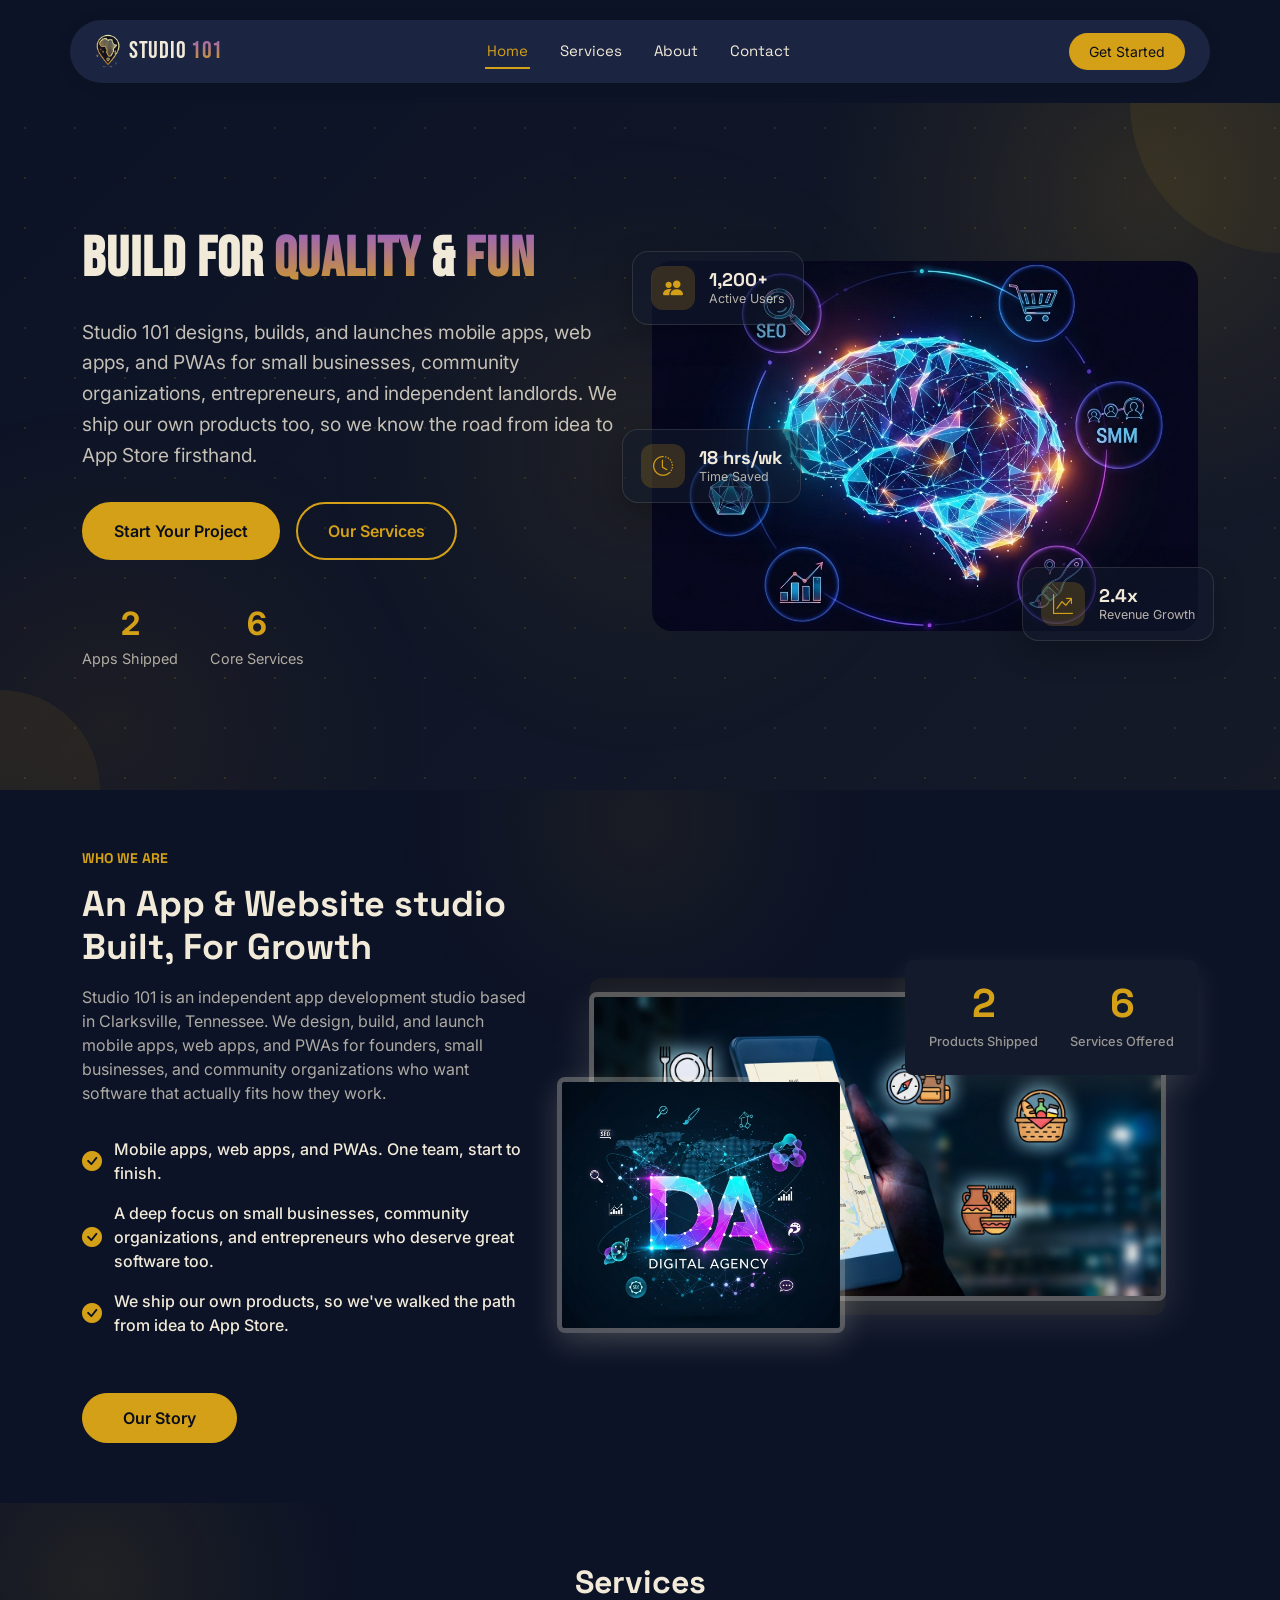
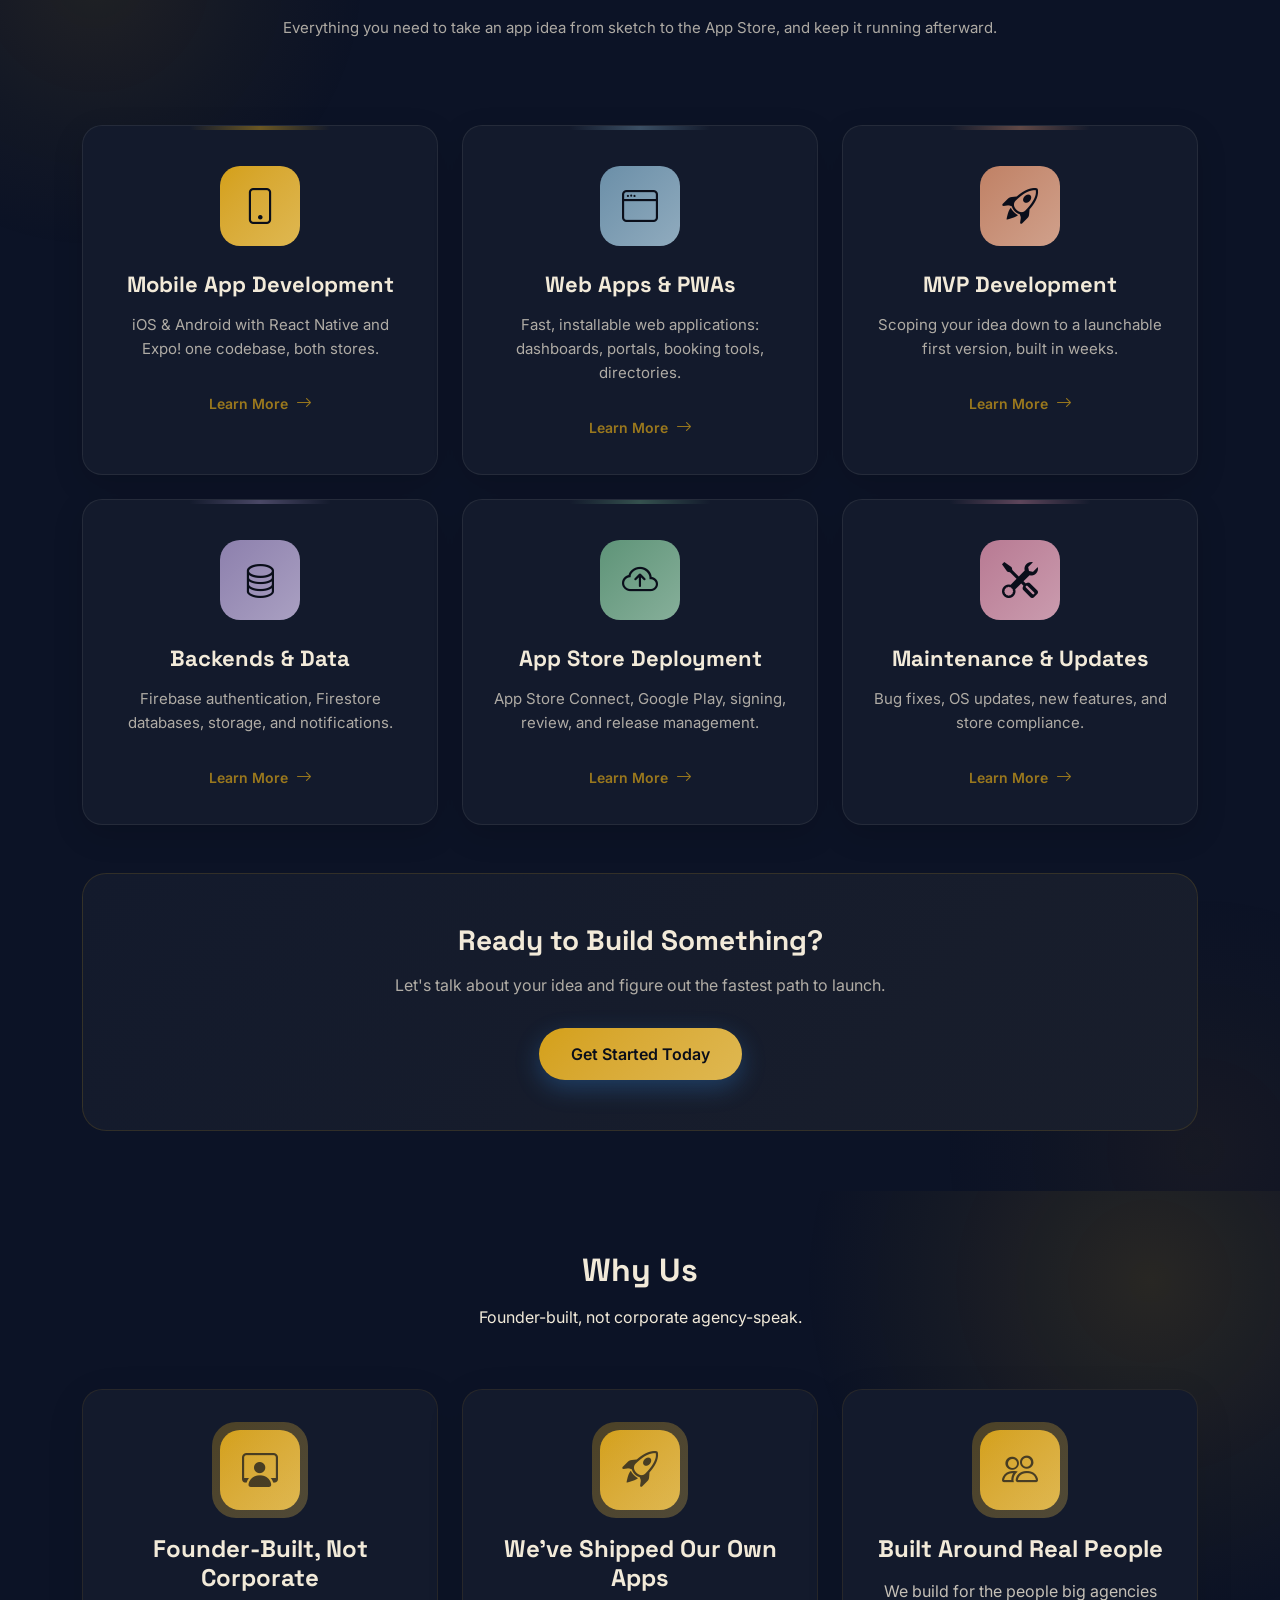
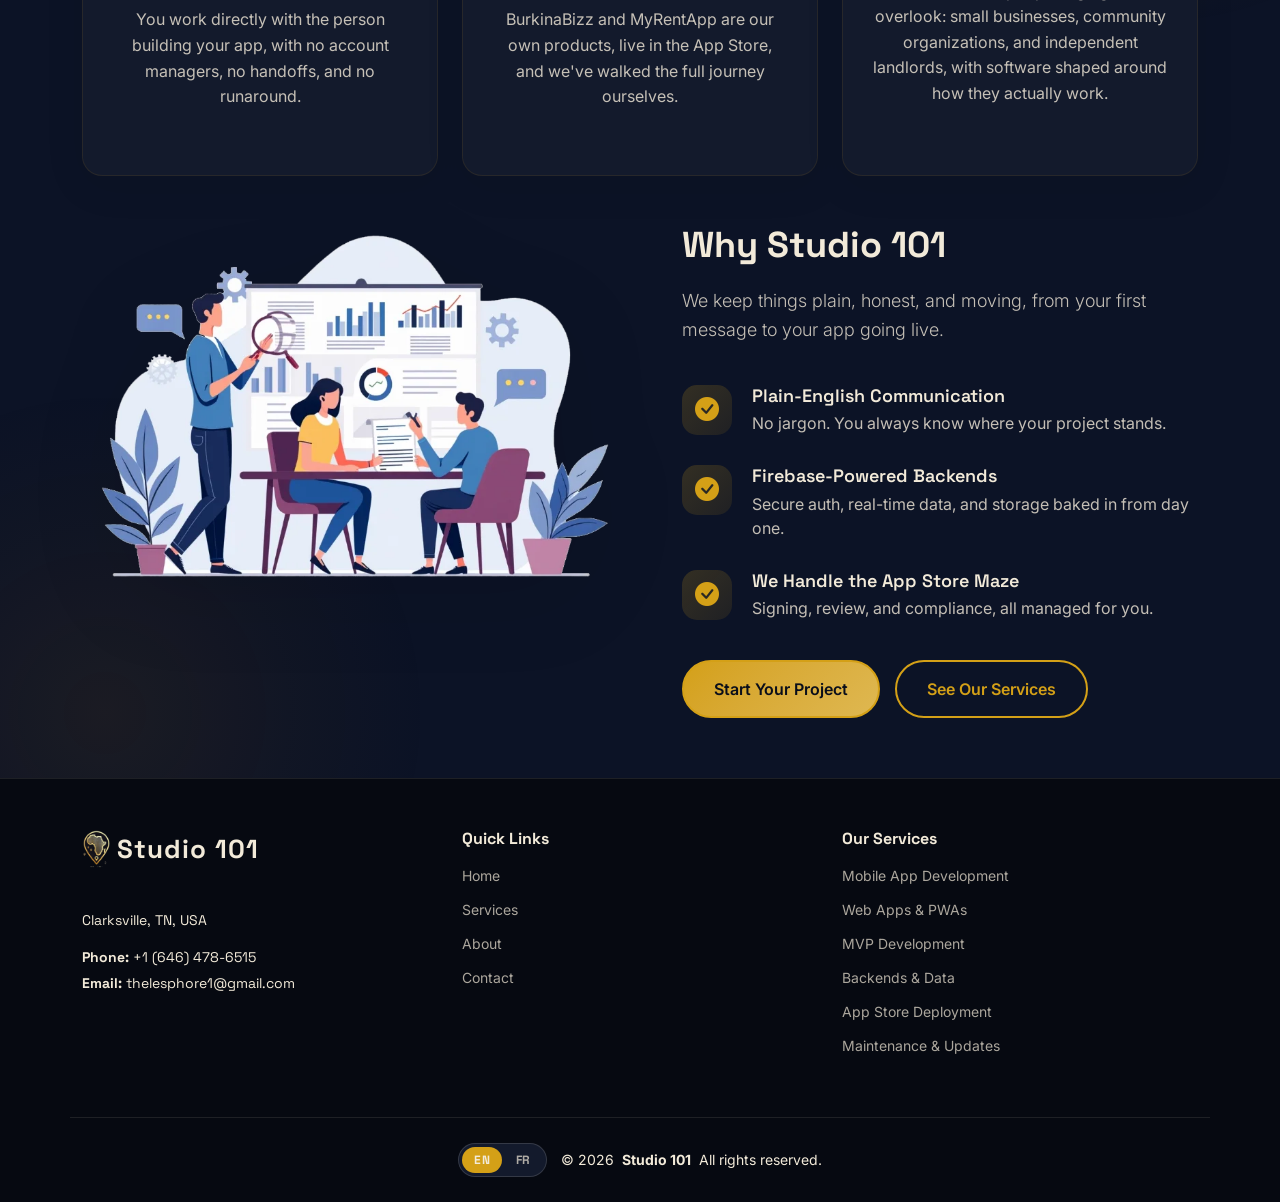
==== commit 874d9a9f: "Add professional social share previews and header/footer logo Adds Open Graph/Twitter card meta tags" ====
--- a/index.html
+++ b/index.html
@@ -9,8 +9,28 @@
   <meta name="keywords" content="Studio 101, app development, Clarksville TN, React Native, Expo, mobile app development, African diaspora apps">
 
   <!-- Favicons -->
-  <link href="assets/img/apple-touch-icon.png" rel="icon">
-  <link href="assets/img/about/logo.png" rel="logo">
+  <link href="assets/img/favicon.png" rel="icon">
+  <link href="assets/img/apple-touch-icon.png" rel="apple-touch-icon">
+
+  <!-- Canonical -->
+  <link href="https://waongoadrien.github.io/FasoStudio101/" rel="canonical">
+
+  <!-- Open Graph / Facebook / LinkedIn -->
+  <meta property="og:type" content="website">
+  <meta property="og:site_name" content="Studio 101">
+  <meta property="og:title" content="Studio 101 | Mobile & Web App Development in Clarksville, TN">
+  <meta property="og:description" content="Studio 101 is an independent app development studio in Clarksville, TN, building mobile apps, web apps, and PWAs for the African diaspora, small businesses, and community organizations.">
+  <meta property="og:url" content="https://waongoadrien.github.io/FasoStudio101/">
+  <meta property="og:image" content="https://waongoadrien.github.io/FasoStudio101/assets/img/og-image.png">
+  <meta property="og:image:width" content="1200">
+  <meta property="og:image:height" content="630">
+  <meta property="og:image:alt" content="Studio 101 logo">
+
+  <!-- Twitter -->
+  <meta name="twitter:card" content="summary_large_image">
+  <meta name="twitter:title" content="Studio 101 | Mobile & Web App Development in Clarksville, TN">
+  <meta name="twitter:description" content="Studio 101 is an independent app development studio in Clarksville, TN, building mobile apps, web apps, and PWAs for the African diaspora, small businesses, and community organizations.">
+  <meta name="twitter:image" content="https://waongoadrien.github.io/FasoStudio101/assets/img/og-image.png">
 
   <!-- Fonts -->
   <link href="https://fonts.googleapis.com" rel="preconnect">
@@ -46,8 +66,7 @@
     <div class="header-container container-fluid container-xl position-relative d-flex align-items-center justify-content-between">
 
       <a href="index.html" class="logo d-flex align-items-center me-auto me-xl-0">
-        <!-- Uncomment the line below once icon.png has been added to assets/img/ -->
-        <!-- <img src="assets/img/icon.png" alt="Studio 101"> -->
+        <img src="assets/img/icon.png" alt="Studio 101">
         <h1 class="sitename">Studio <span class="sitename__accent">101</span></h1>
       </a>
 
@@ -413,6 +432,7 @@
       <div class="row gy-4">
         <div class="col-lg-4 col-md-6 footer-about">
           <a href="index.html" class="logo d-flex align-items-center">
+            <img src="assets/img/icon.png" alt="Studio 101">
             <span class="sitename">Studio 101</span>
           </a>
           <div class="footer-contact pt-3">
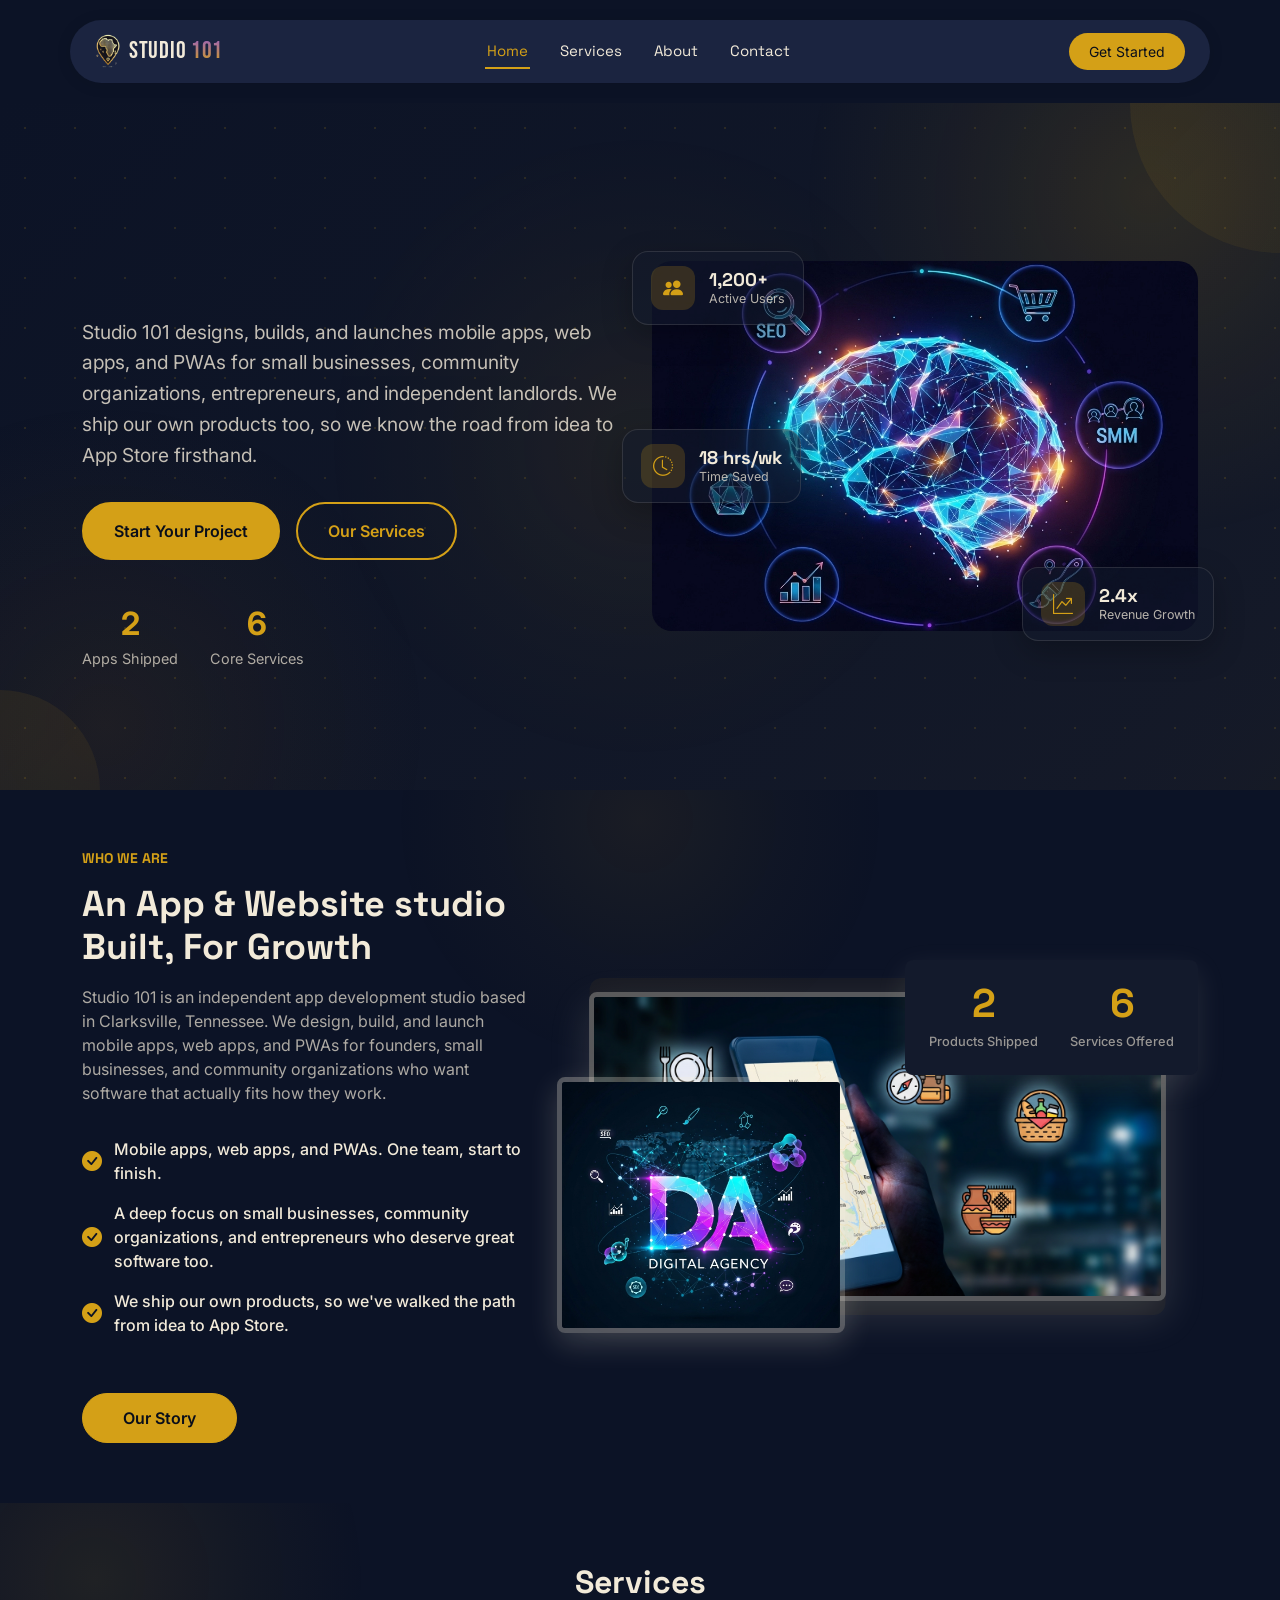
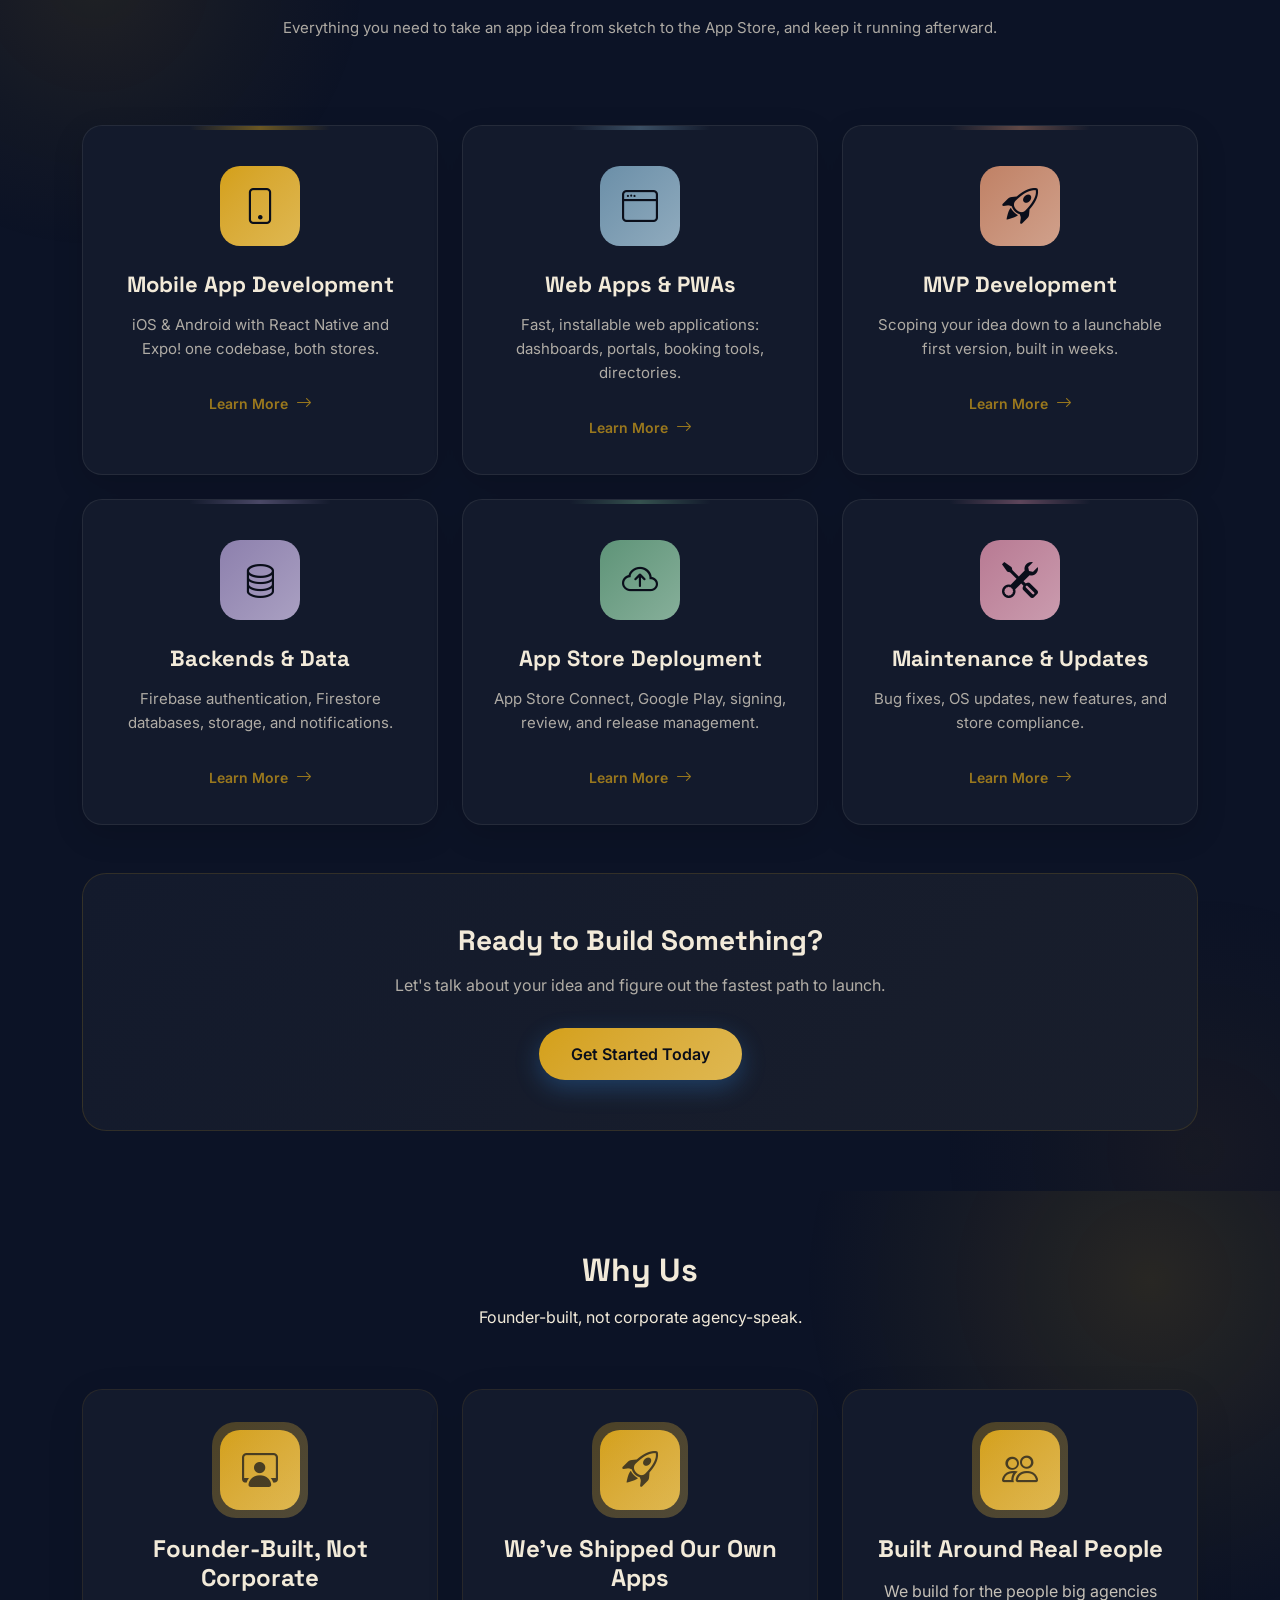
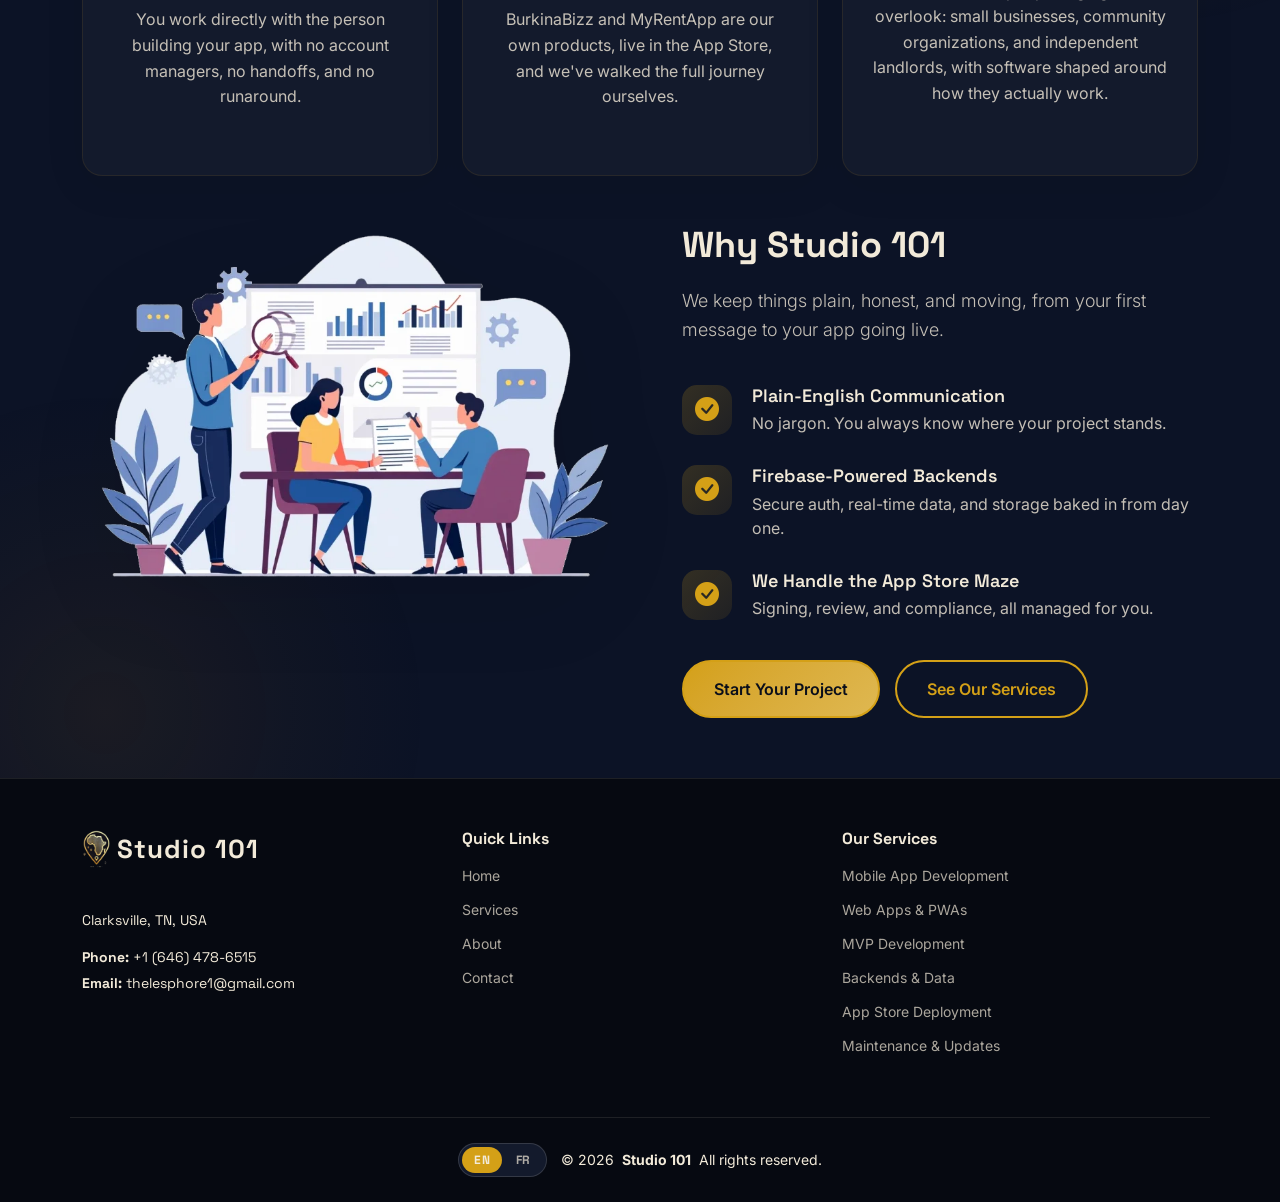
==== commit 5662ff8d: "Lock site to dark color scheme regardless of OS/browser preference The design is intentionally dark " ====
--- a/index.html
+++ b/index.html
@@ -4,6 +4,7 @@
 <head>
   <meta charset="utf-8">
   <meta content="width=device-width, initial-scale=1.0" name="viewport">
+  <meta name="color-scheme" content="dark">
   <title>Studio 101 | Mobile &amp; Web App Development in Clarksville, TN</title>
   <meta name="description" content="Studio 101 is an independent app development studio in Clarksville, TN, building mobile apps, web apps, and PWAs for the African diaspora, small businesses, and community organizations.">
   <meta name="keywords" content="Studio 101, app development, Clarksville TN, React Native, Expo, mobile app development, African diaspora apps">
--- a/assets/css/main.css
+++ b/assets/css/main.css
@@ -17,6 +17,12 @@
   --default-font: "Inter", system-ui, -apple-system, "Segoe UI", Roboto, "Helvetica Neue", Arial, "Noto Sans", "Liberation Sans", sans-serif, "Apple Color Emoji", "Segoe UI Emoji", "Segoe UI Symbol", "Noto Color Emoji";
   --heading-font: "Space Grotesk",  sans-serif;
   --nav-font: "Space Grotesk",  sans-serif;
+}
+
+/* Force browser-native UI (form controls, scrollbars) to render dark regardless
+   of OS/browser light-dark preference, since the site's own design is fixed-dark. */
+:root {
+  color-scheme: dark;
 }
 
 /* Global Colors - The following color variables are used throughout the website. Updating them here will change the color scheme of the entire website */
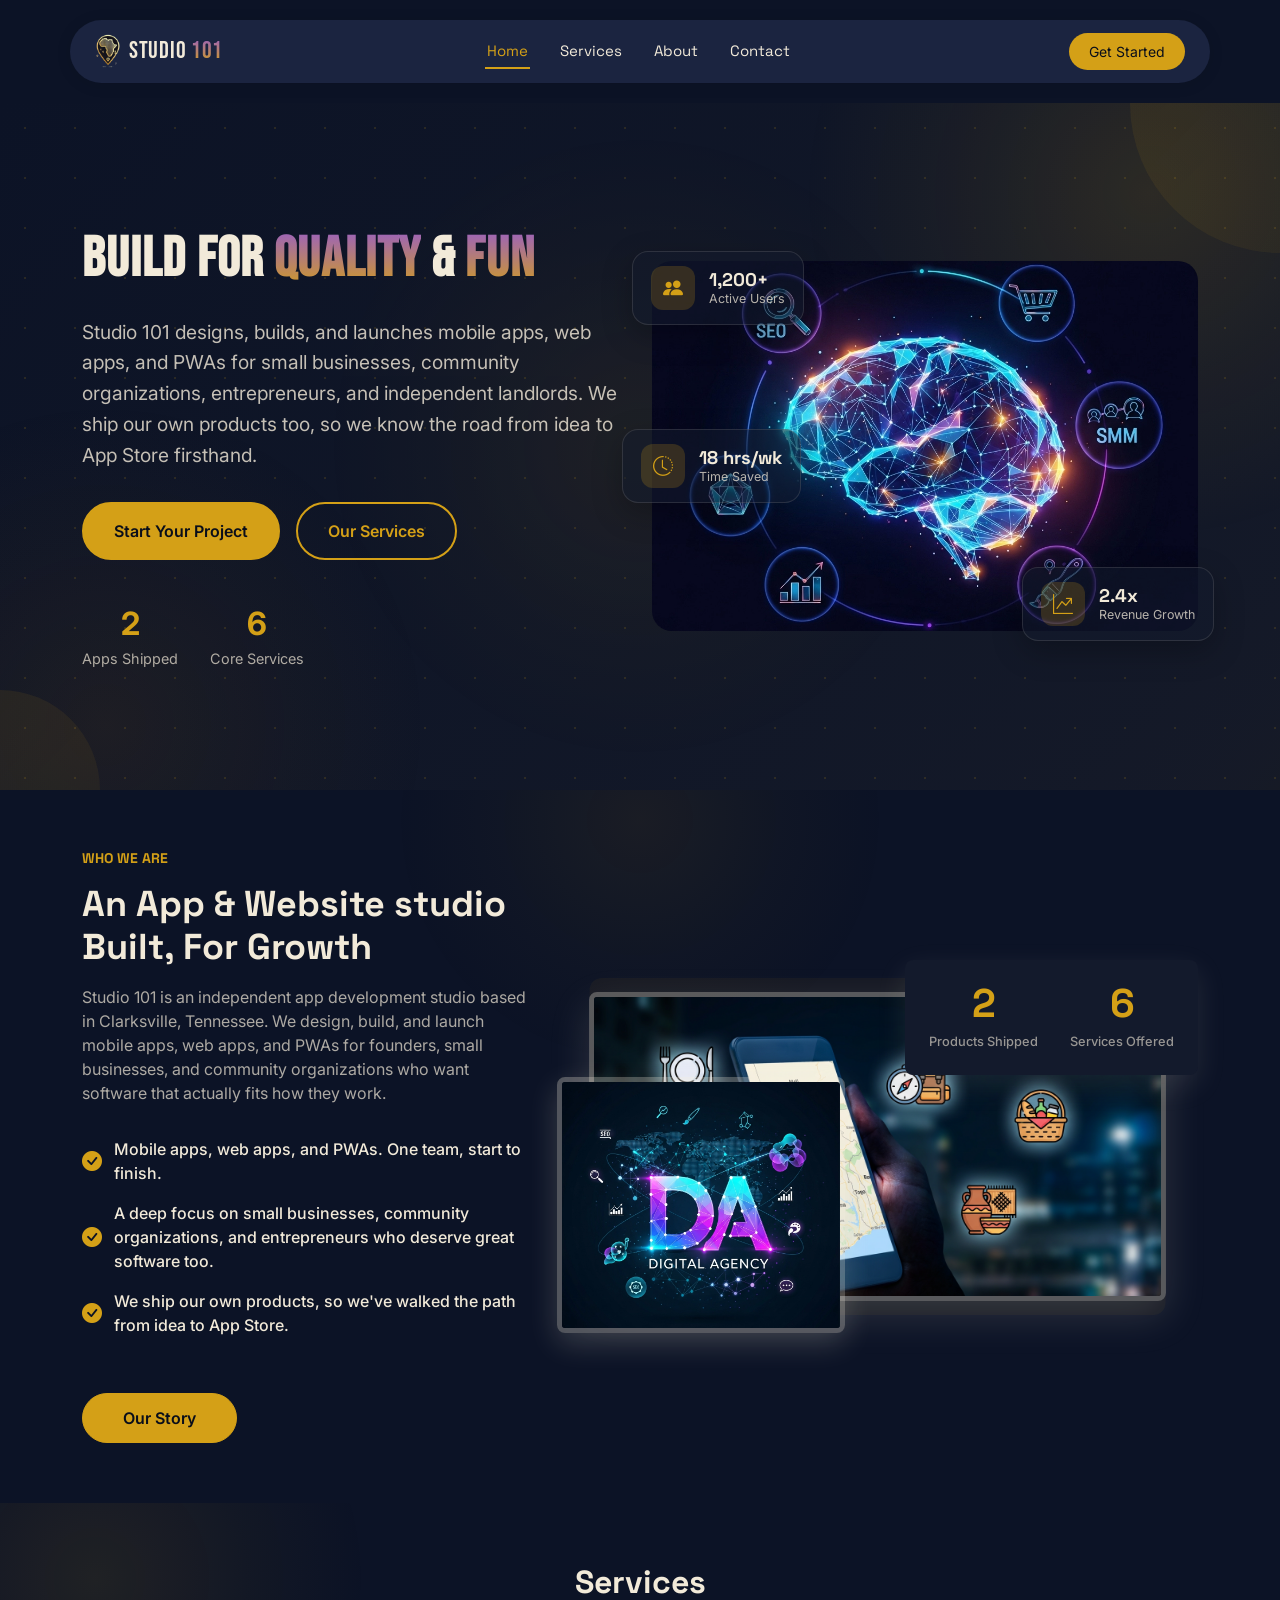
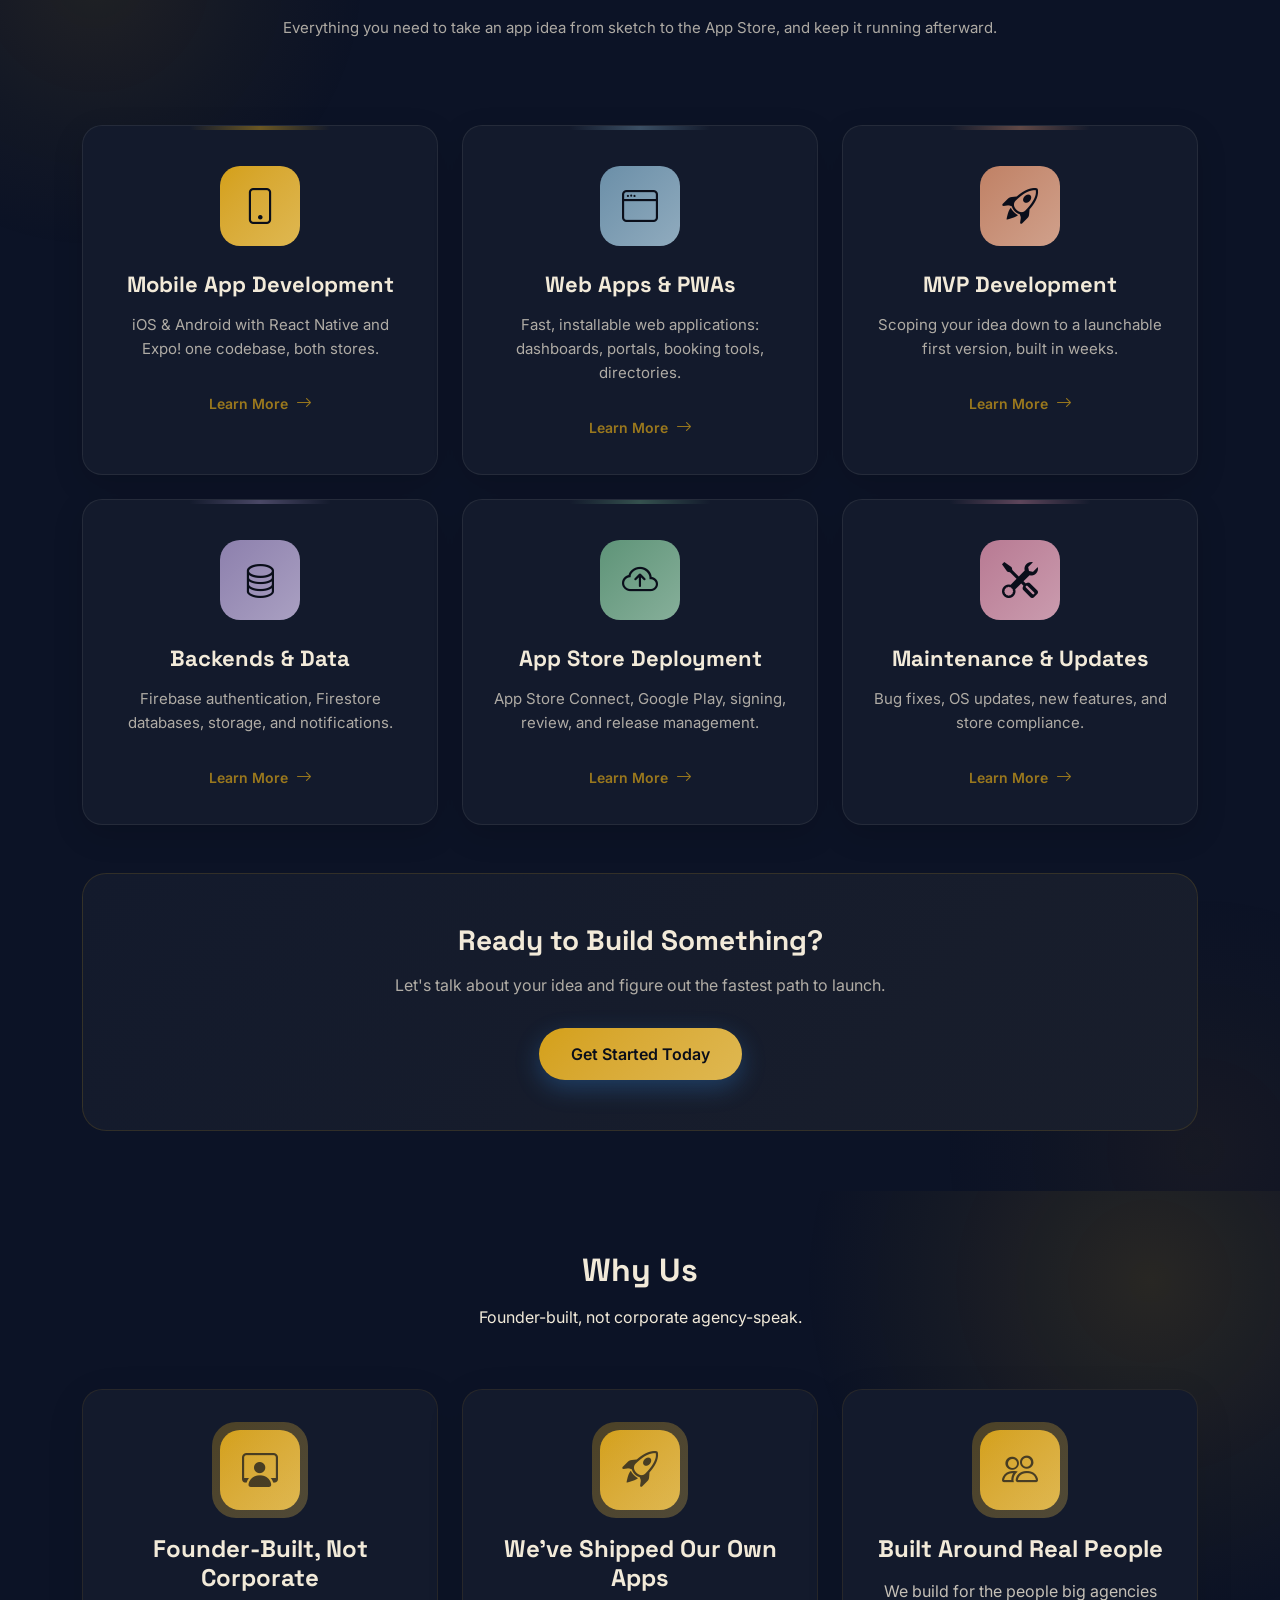
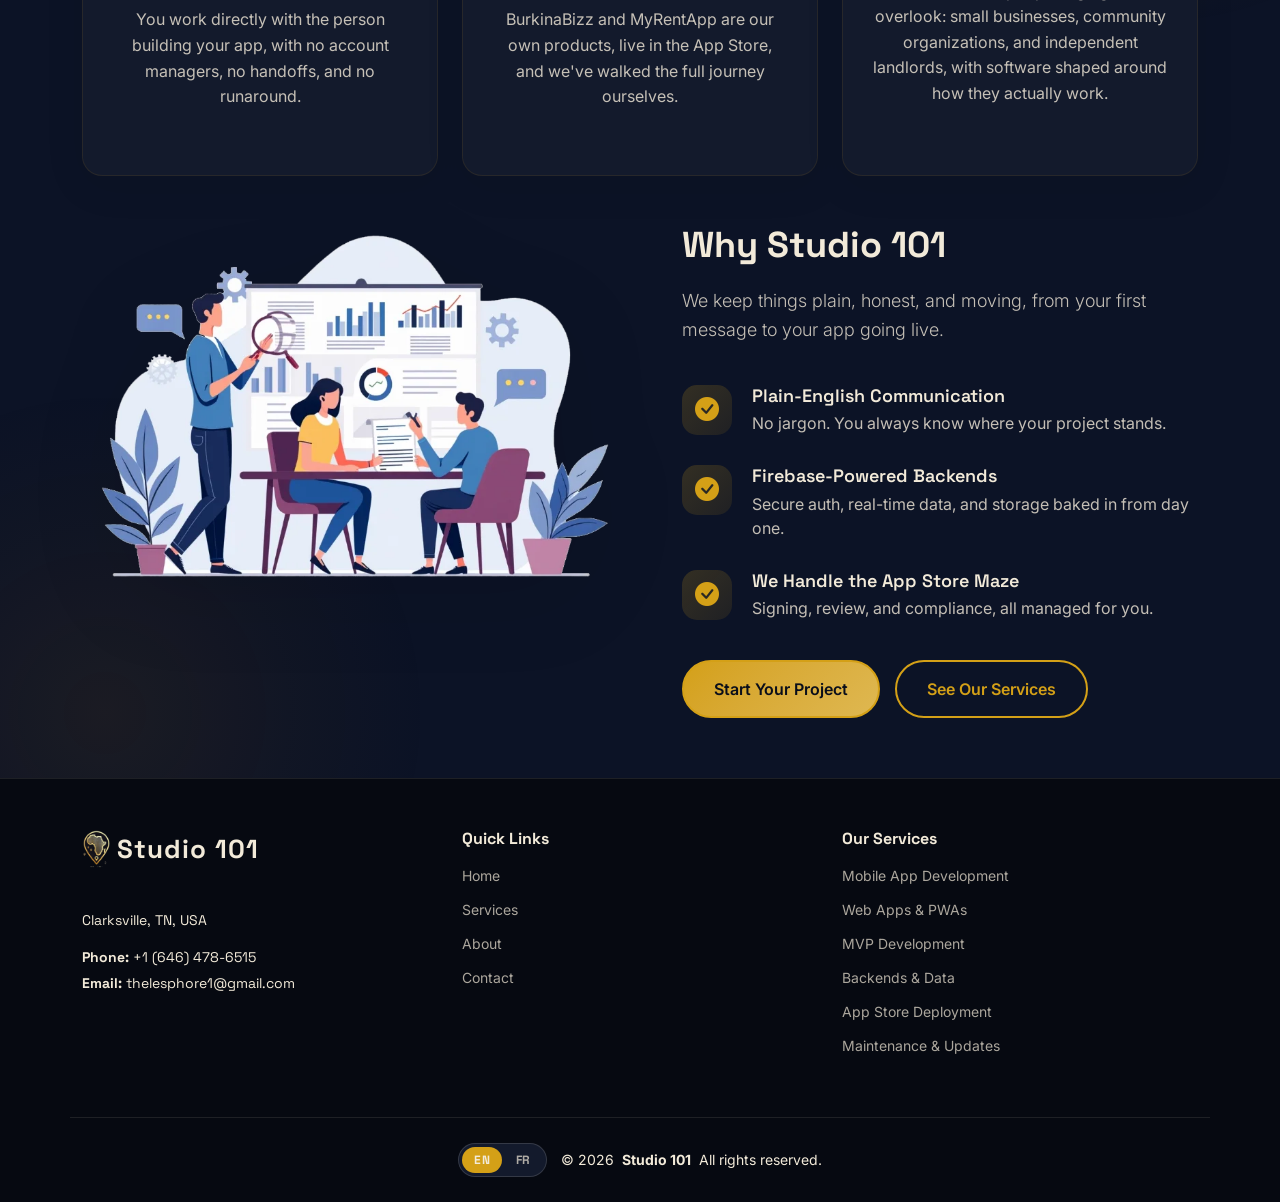
==== commit 3d97b6c4: "Fix invisible mobile nav menu in in-app browsers with auto dark mode The mobile menu overlay used a " ====
--- a/index.html
+++ b/index.html
@@ -5,6 +5,7 @@
   <meta charset="utf-8">
   <meta content="width=device-width, initial-scale=1.0" name="viewport">
   <meta name="color-scheme" content="dark">
+  <meta name="theme-color" content="#0c1326">
   <title>Studio 101 | Mobile &amp; Web App Development in Clarksville, TN</title>
   <meta name="description" content="Studio 101 is an independent app development studio in Clarksville, TN, building mobile apps, web apps, and PWAs for the African diaspora, small businesses, and community organizations.">
   <meta name="keywords" content="Studio 101, app development, Clarksville TN, React Native, Expo, mobile app development, African diaspora apps">
--- a/assets/css/main.css
+++ b/assets/css/main.css
@@ -23,6 +23,28 @@
    of OS/browser light-dark preference, since the site's own design is fixed-dark. */
 :root {
   color-scheme: dark;
+}
+
+/* Some in-app browsers (e.g. the Google app's auto dark mode) algorithmically
+   re-theme pages that don't look like they've explicitly handled dark mode via
+   a prefers-color-scheme query, even when color-scheme is set. Re-declaring the
+   same values here is a no-op visually, but gives those heuristics a matching
+   dark ruleset to detect so they leave our own colors alone instead of guessing. */
+@media (prefers-color-scheme: dark) {
+  :root {
+    --background-color: #0c1326;
+    --default-color: #F2EAD9;
+    --heading-color: #F2EAD9;
+    --accent-color: #D4A017;
+    --surface-color: #131A2C;
+    --contrast-color: #0A0E1A;
+    --nav-color: #F2EAD9;
+    --nav-hover-color: #D4A017;
+    --nav-mobile-background-color: #0A0E1A;
+    --nav-dropdown-background-color: #131A2C;
+    --nav-dropdown-color: #F2EAD9;
+    --nav-dropdown-hover-color: #D4A017;
+  }
 }
 
 /* Global Colors - The following color variables are used throughout the website. Updating them here will change the color scheme of the entire website */
@@ -806,7 +828,7 @@
     position: fixed;
     overflow: hidden;
     inset: 0;
-    background: rgba(33, 37, 41, 0.8);
+    background: var(--nav-mobile-background-color);
     transition: 0.3s;
   }
 
